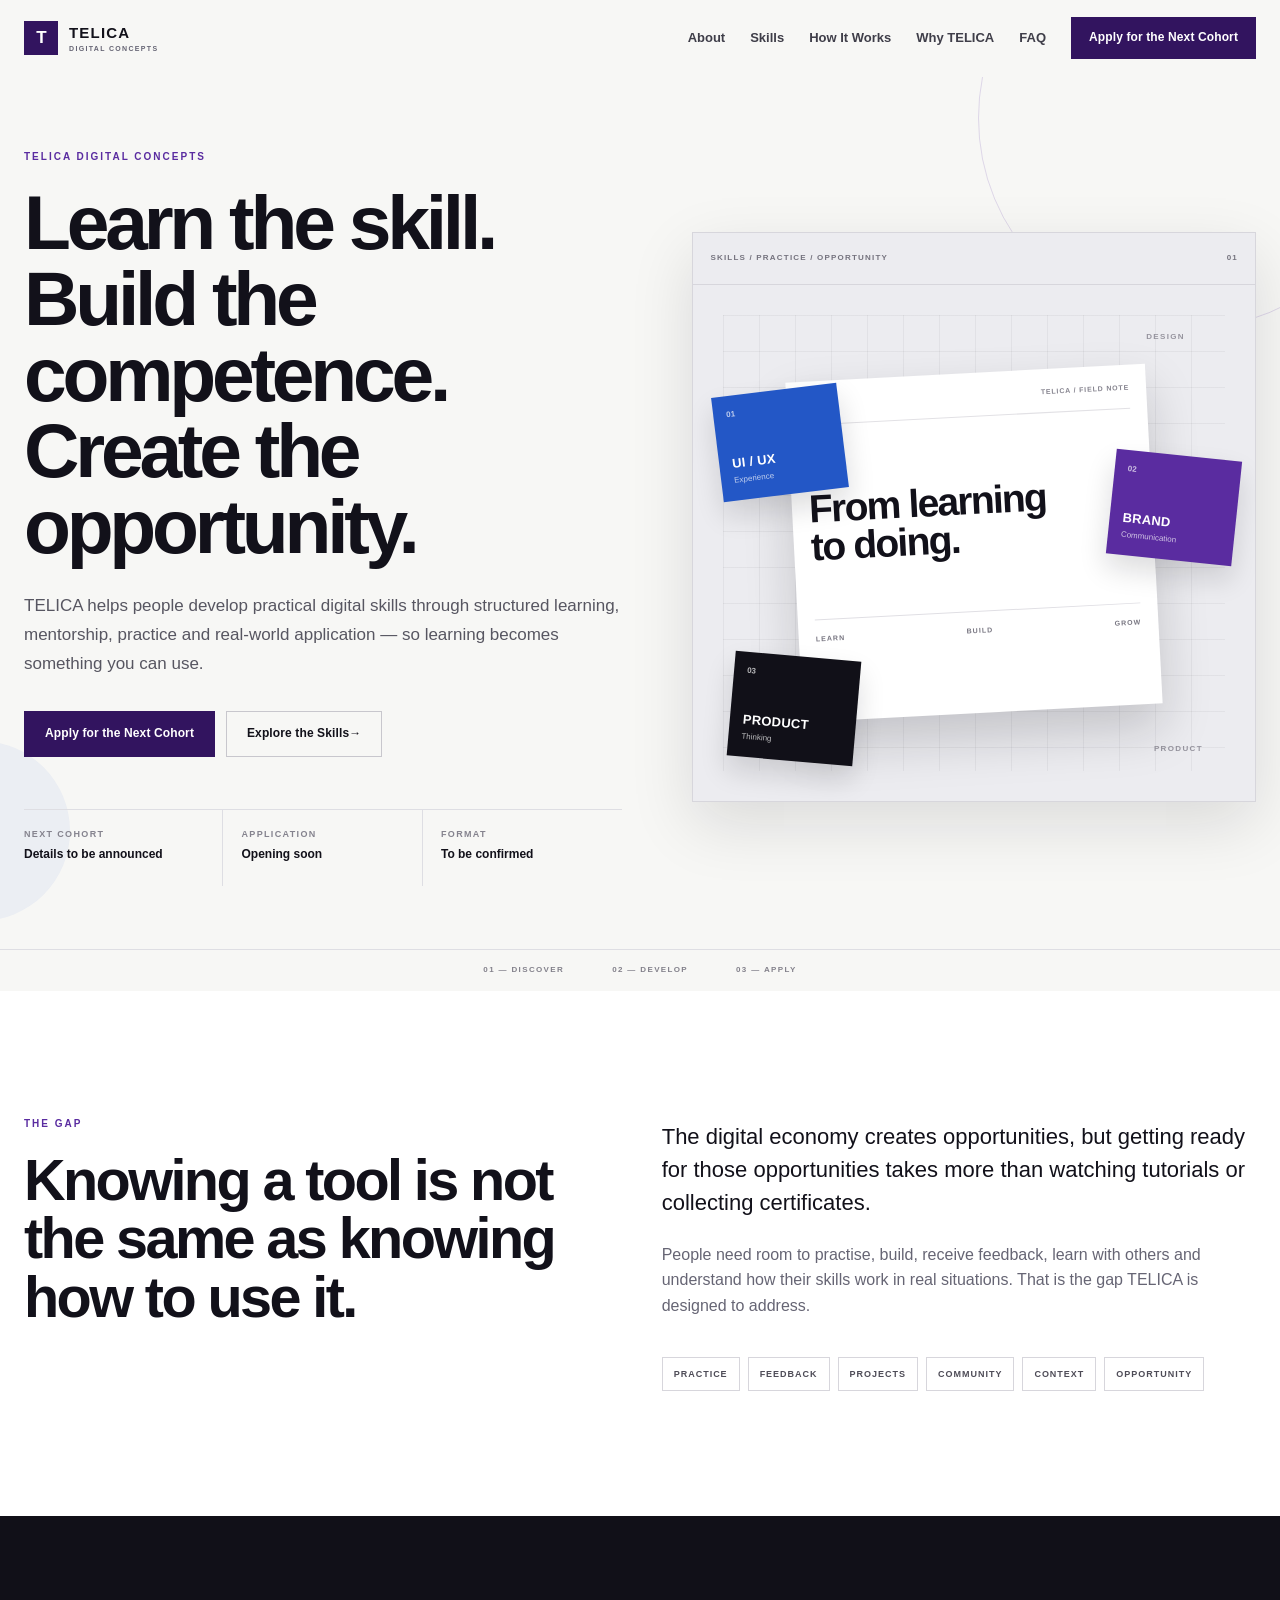
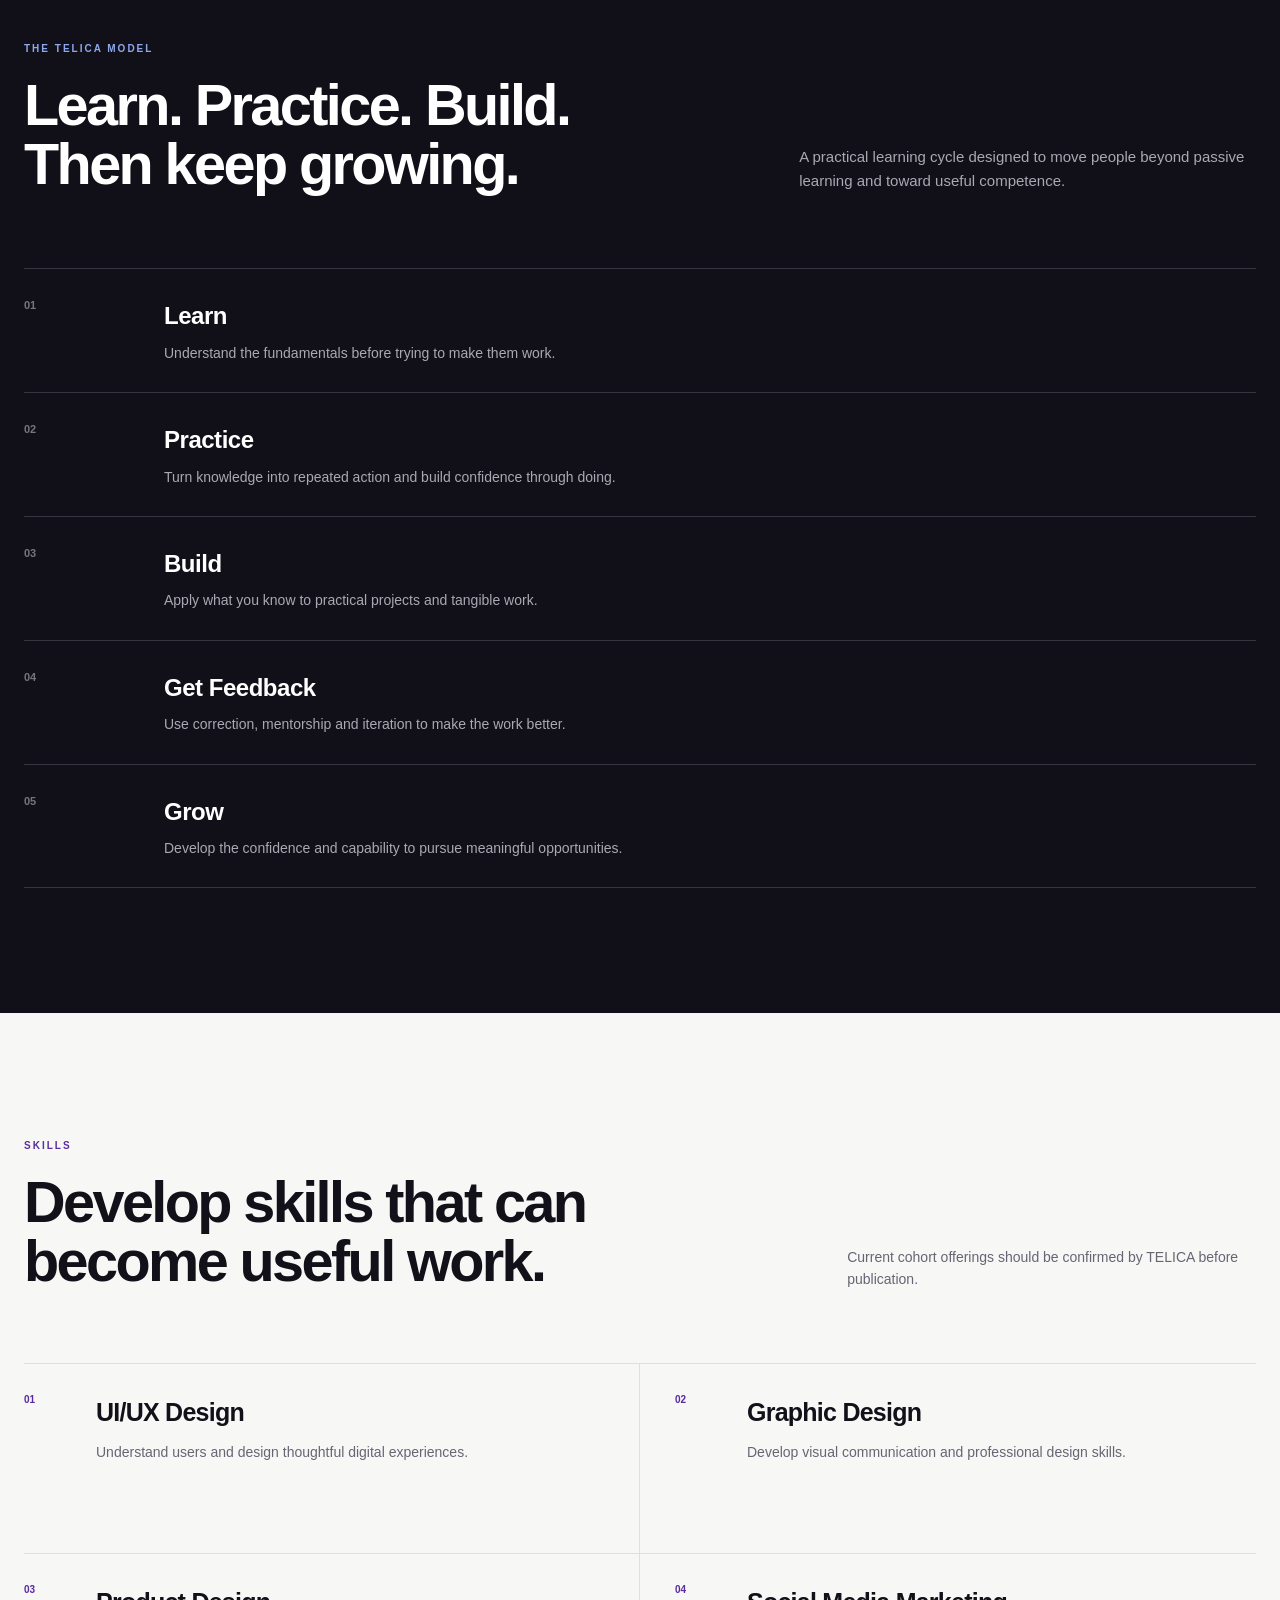
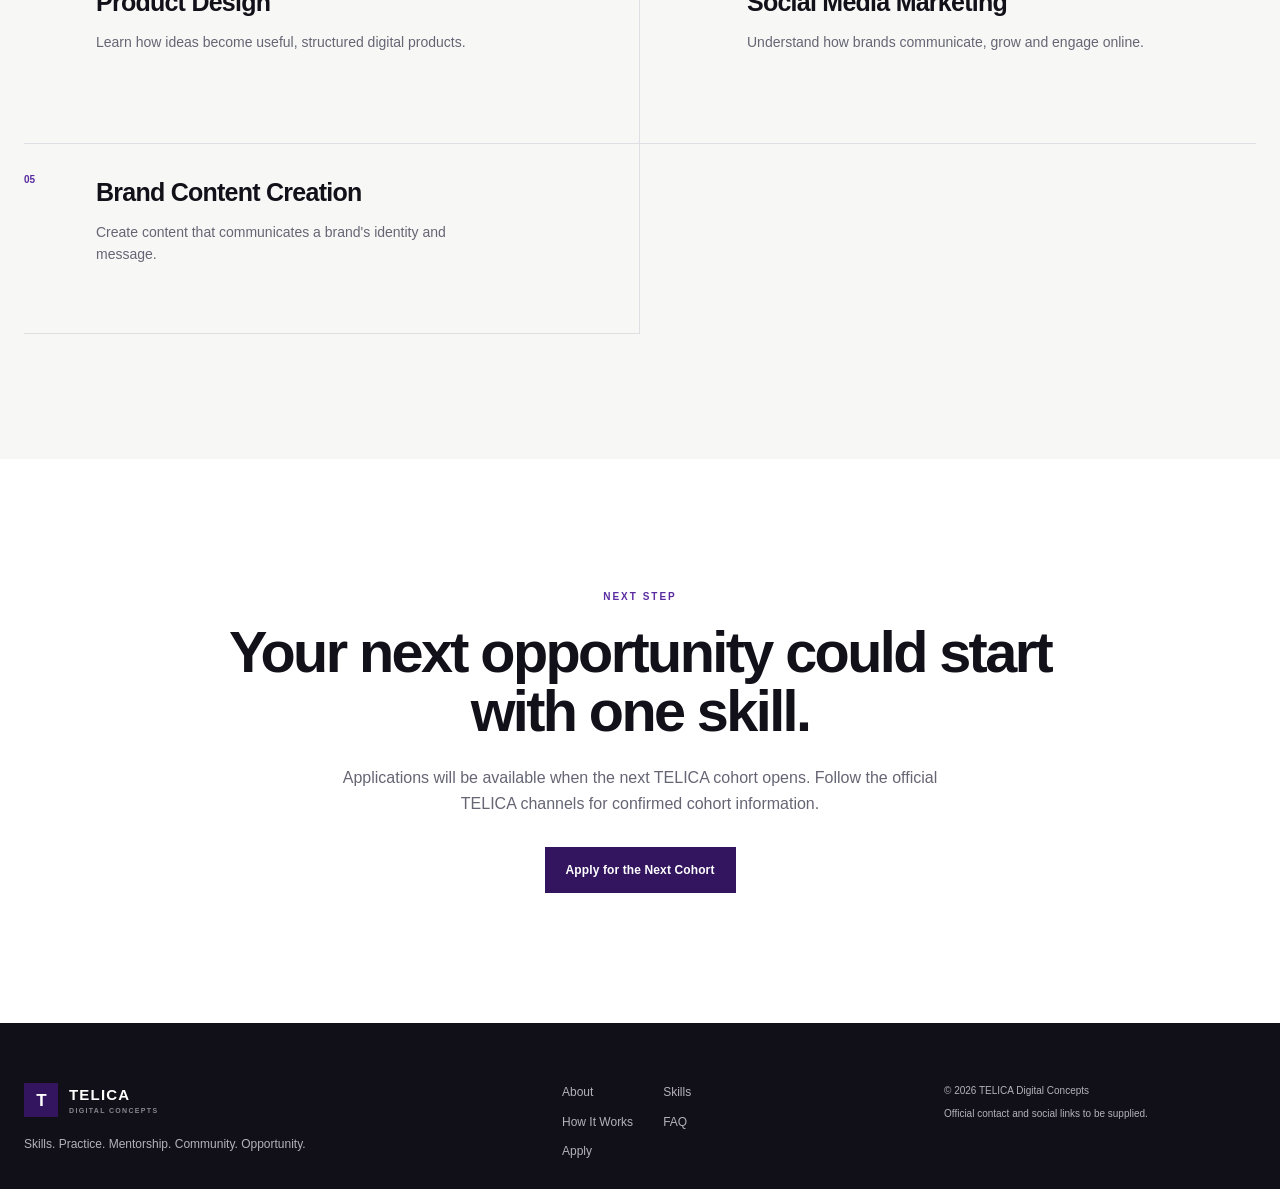
==== tel/index.html @ 58066e08 "Add files via upload" ====
<!DOCTYPE html>
<html lang="en">
<head>
  <meta charset="UTF-8">
  <meta name="viewport" content="width=device-width, initial-scale=1.0">
  <meta name="description" content="TELICA Digital Concepts — practical digital skills, mentorship, practice and opportunity.">
  <meta property="og:title" content="TELICA Digital Concepts — Learn. Build. Grow.">
  <meta property="og:description" content="Develop practical digital skills through structured learning, mentorship and hands-on practice.">
  <meta property="og:type" content="website">
  <title>TELICA Digital Concepts — Learn. Build. Grow.</title>
  <link rel="stylesheet" href="css/styles.css">
</head>
<body>
  <a class="skip-link" href="#main-content">Skip to content</a>

  <header class="site-header" data-header>
    <div class="container nav-wrap">
      <a class="brand" href="#" aria-label="TELICA Digital Concepts home">
        <span class="brand-mark" aria-hidden="true">T</span>
        <span class="brand-name">
          <strong>TELICA</strong>
          <span>DIGITAL CONCEPTS</span>
        </span>
      </a>

      <button class="menu-toggle" type="button" aria-expanded="false" aria-controls="site-menu">
        <span></span>
        <span></span>
        <span></span>
        <span class="sr-only">Open navigation</span>
      </button>

      <nav class="site-nav" id="site-menu" aria-label="Main navigation">
        <a href="#about">About</a>
        <a href="#skills">Skills</a>
        <a href="#approach">How It Works</a>
        <a href="#why-telica">Why TELICA</a>
        <a href="#faq">FAQ</a>
        <a class="nav-cta" href="#apply">Apply for the Next Cohort</a>
      </nav>
    </div>
  </header>

  <main id="main-content">
    <section class="hero" aria-labelledby="hero-title">
      <div class="container hero-grid">
        <div class="hero-copy reveal">
          <p class="eyebrow">TELICA DIGITAL CONCEPTS</p>
          <h1 id="hero-title">Learn the skill. Build the competence. Create the opportunity.</h1>
          <p class="hero-text">
            TELICA helps people develop practical digital skills through structured learning,
            mentorship, practice and real-world application — so learning becomes something you can use.
          </p>

          <div class="hero-actions">
            <a class="button button-primary" href="#apply">Apply for the Next Cohort</a>
            <a class="button button-secondary" href="#skills">Explore the Skills <span aria-hidden="true">→</span></a>
          </div>

          <div class="hero-meta" aria-label="Cohort information">
            <div>
              <span>Next Cohort</span>
              <strong>Details to be announced</strong>
            </div>
            <div>
              <span>Application</span>
              <strong>Opening soon</strong>
            </div>
            <div>
              <span>Format</span>
              <strong>To be confirmed</strong>
            </div>
          </div>
        </div>

        <div class="hero-visual reveal" aria-label="TELICA digital skills visual">
          <div class="visual-topline">
            <span>SKILLS / PRACTICE / OPPORTUNITY</span>
            <span>01</span>
          </div>

          <div class="visual-stage">
            <div class="stage-label stage-label-a">DESIGN</div>
            <div class="stage-label stage-label-b">CONTENT</div>
            <div class="stage-label stage-label-c">PRODUCT</div>

            <div class="central-sheet">
              <div class="sheet-header">
                <span class="sheet-dot"></span>
                <span class="sheet-dot"></span>
                <span class="sheet-dot"></span>
                <span class="sheet-title">TELICA / FIELD NOTE</span>
              </div>
              <div class="sheet-line sheet-line-short"></div>
              <div class="sheet-heading">From learning<br>to doing.</div>
              <div class="sheet-rule"></div>
              <div class="sheet-footer">
                <span>LEARN</span>
                <span>BUILD</span>
                <span>GROW</span>
              </div>
            </div>

            <div class="visual-card visual-card-blue">
              <span class="card-number">01</span>
              <strong>UI / UX</strong>
              <small>Experience</small>
            </div>

            <div class="visual-card visual-card-purple">
              <span class="card-number">02</span>
              <strong>BRAND</strong>
              <small>Communication</small>
            </div>

            <div class="visual-card visual-card-dark">
              <span class="card-number">03</span>
              <strong>PRODUCT</strong>
              <small>Thinking</small>
            </div>
          </div>
        </div>
      </div>

      <div class="hero-bottom-line" aria-hidden="true">
        <span>01 — DISCOVER</span>
        <span>02 — DEVELOP</span>
        <span>03 — APPLY</span>
      </div>
    </section>

    <section class="problem section" id="about" aria-labelledby="problem-title">
      <div class="container problem-grid">
        <div class="section-intro reveal">
          <p class="eyebrow">THE GAP</p>
          <h2 id="problem-title">Knowing a tool is not the same as knowing how to use it.</h2>
        </div>

        <div class="problem-content reveal">
          <p class="lead">
            The digital economy creates opportunities, but getting ready for those opportunities
            takes more than watching tutorials or collecting certificates.
          </p>
          <p>
            People need room to practise, build, receive feedback, learn with others and understand
            how their skills work in real situations. That is the gap TELICA is designed to address.
          </p>

          <div class="principles">
            <span>Practice</span>
            <span>Feedback</span>
            <span>Projects</span>
            <span>Community</span>
            <span>Context</span>
            <span>Opportunity</span>
          </div>
        </div>
      </div>
    </section>

    <section class="approach section section-dark" id="approach" aria-labelledby="approach-title">
      <div class="container">
        <div class="approach-heading reveal">
          <div>
            <p class="eyebrow eyebrow-light">THE TELICA MODEL</p>
            <h2 id="approach-title">Learn. Practice. Build.<br>Then keep growing.</h2>
          </div>
          <p>
            A practical learning cycle designed to move people beyond passive learning
            and toward useful competence.
          </p>
        </div>

        <div class="approach-list">
          <article class="approach-item reveal">
            <span>01</span>
            <div>
              <h3>Learn</h3>
              <p>Understand the fundamentals before trying to make them work.</p>
            </div>
          </article>
          <article class="approach-item reveal">
            <span>02</span>
            <div>
              <h3>Practice</h3>
              <p>Turn knowledge into repeated action and build confidence through doing.</p>
            </div>
          </article>
          <article class="approach-item reveal">
            <span>03</span>
            <div>
              <h3>Build</h3>
              <p>Apply what you know to practical projects and tangible work.</p>
            </div>
          </article>
          <article class="approach-item reveal">
            <span>04</span>
            <div>
              <h3>Get Feedback</h3>
              <p>Use correction, mentorship and iteration to make the work better.</p>
            </div>
          </article>
          <article class="approach-item reveal">
            <span>05</span>
            <div>
              <h3>Grow</h3>
              <p>Develop the confidence and capability to pursue meaningful opportunities.</p>
            </div>
          </article>
        </div>
      </div>
    </section>

    <section class="skills-preview section" id="skills" aria-labelledby="skills-title">
      <div class="container">
        <div class="section-heading reveal">
          <div>
            <p class="eyebrow">SKILLS</p>
            <h2 id="skills-title">Develop skills that can become useful work.</h2>
          </div>
          <p>Current cohort offerings should be confirmed by TELICA before publication.</p>
        </div>

        <div class="skills-grid">
          <article class="skill-item reveal">
            <span class="skill-index">01</span>
            <div>
              <h3>UI/UX Design</h3>
              <p>Understand users and design thoughtful digital experiences.</p>
            </div>
          </article>
          <article class="skill-item reveal">
            <span class="skill-index">02</span>
            <div>
              <h3>Graphic Design</h3>
              <p>Develop visual communication and professional design skills.</p>
            </div>
          </article>
          <article class="skill-item reveal">
            <span class="skill-index">03</span>
            <div>
              <h3>Product Design</h3>
              <p>Learn how ideas become useful, structured digital products.</p>
            </div>
          </article>
          <article class="skill-item reveal">
            <span class="skill-index">04</span>
            <div>
              <h3>Social Media Marketing</h3>
              <p>Understand how brands communicate, grow and engage online.</p>
            </div>
          </article>
          <article class="skill-item reveal">
            <span class="skill-index">05</span>
            <div>
              <h3>Brand Content Creation</h3>
              <p>Create content that communicates a brand's identity and message.</p>
            </div>
          </article>
        </div>
      </div>
    </section>

    <section class="closing-cta section" id="apply" aria-labelledby="apply-title">
      <div class="container closing-inner reveal">
        <p class="eyebrow">NEXT STEP</p>
        <h2 id="apply-title">Your next opportunity could start with one skill.</h2>
        <p>
          Applications will be available when the next TELICA cohort opens.
          Follow the official TELICA channels for confirmed cohort information.
        </p>
        <a class="button button-primary" href="#top">Apply for the Next Cohort</a>
      </div>
    </section>
  </main>

  <footer class="site-footer">
    <div class="container footer-grid">
      <div>
        <a class="brand brand-footer" href="#" aria-label="TELICA Digital Concepts home">
          <span class="brand-mark" aria-hidden="true">T</span>
          <span class="brand-name">
            <strong>TELICA</strong>
            <span>DIGITAL CONCEPTS</span>
          </span>
        </a>
        <p>Skills. Practice. Mentorship. Community. Opportunity.</p>
      </div>
      <div class="footer-links">
        <a href="#about">About</a>
        <a href="#skills">Skills</a>
        <a href="#approach">How It Works</a>
        <a href="#faq">FAQ</a>
        <a href="#apply">Apply</a>
      </div>
      <div class="footer-note">
        <span>© <span data-year></span> TELICA Digital Concepts</span>
        <span>Official contact and social links to be supplied.</span>
      </div>
    </div>
  </footer>

  <script src="js/script.js"></script>
</body>
</html>
---- tel/css/styles.css ----
/* =========================================================
   TELICA DIGITAL CONCEPTS
   Phase 1 — Foundation / Landing Experience
   ========================================================= */

:root {
  --ink: #12111a;
  --muted: #666574;
  --paper: #f7f7f5;
  --white: #ffffff;
  --purple: #5a2ca0;
  --purple-deep: #32145f;
  --blue: #2357c6;
  --line: #dedee3;
  --dark: #111018;
  --dark-soft: #191820;
  --max-width: 1240px;
  --radius: 2px;
  --shadow: 0 22px 60px rgba(17, 16, 24, 0.12);
}

* {
  box-sizing: border-box;
}

html {
  scroll-behavior: smooth;
}

body {
  margin: 0;
  color: var(--ink);
  background: var(--paper);
  font-family: Inter, ui-sans-serif, -apple-system, BlinkMacSystemFont, "Segoe UI", sans-serif;
  line-height: 1.6;
  -webkit-font-smoothing: antialiased;
}

body.menu-open {
  overflow: hidden;
}

a {
  color: inherit;
  text-decoration: none;
}

button,
a {
  -webkit-tap-highlight-color: transparent;
}

button {
  font: inherit;
}

img {
  max-width: 100%;
  display: block;
}

.container {
  width: min(calc(100% - 48px), var(--max-width));
  margin-inline: auto;
}

.sr-only {
  position: absolute;
  width: 1px;
  height: 1px;
  padding: 0;
  margin: -1px;
  overflow: hidden;
  clip: rect(0, 0, 0, 0);
  white-space: nowrap;
  border: 0;
}

.skip-link {
  position: fixed;
  left: 16px;
  top: -100px;
  z-index: 1000;
  padding: 10px 14px;
  background: var(--white);
  color: var(--ink);
  border: 1px solid var(--line);
}

.skip-link:focus {
  top: 16px;
}

.site-header {
  position: sticky;
  top: 0;
  z-index: 100;
  background: rgba(247, 247, 245, 0.94);
  border-bottom: 1px solid transparent;
  transition: border-color 180ms ease, box-shadow 180ms ease;
}

.site-header.is-scrolled {
  border-bottom-color: var(--line);
  box-shadow: 0 8px 30px rgba(18, 17, 26, 0.05);
}

.nav-wrap {
  min-height: 76px;
  display: flex;
  align-items: center;
  justify-content: space-between;
  gap: 32px;
}

.brand {
  display: inline-flex;
  align-items: center;
  gap: 11px;
  flex-shrink: 0;
}

.brand-mark {
  width: 34px;
  height: 34px;
  display: grid;
  place-items: center;
  color: var(--white);
  background: var(--purple-deep);
  font-size: 17px;
  font-weight: 800;
  letter-spacing: -0.06em;
}

.brand-name {
  display: flex;
  flex-direction: column;
  line-height: 1;
}

.brand-name strong {
  font-size: 15px;
  letter-spacing: 0.08em;
}

.brand-name span {
  margin-top: 5px;
  color: var(--muted);
  font-size: 7px;
  font-weight: 700;
  letter-spacing: 0.19em;
}

.site-nav {
  display: flex;
  align-items: center;
  gap: 25px;
  font-size: 13px;
  font-weight: 600;
}

.site-nav a:not(.nav-cta) {
  position: relative;
  color: #3f3e49;
}

.site-nav a:not(.nav-cta)::after {
  content: "";
  position: absolute;
  left: 0;
  right: 0;
  bottom: -6px;
  height: 1px;
  background: var(--ink);
  transform: scaleX(0);
  transform-origin: right;
  transition: transform 180ms ease;
}

.site-nav a:not(.nav-cta):hover::after,
.site-nav a:not(.nav-cta):focus-visible::after {
  transform: scaleX(1);
  transform-origin: left;
}

.nav-cta,
.button {
  display: inline-flex;
  align-items: center;
  justify-content: center;
  min-height: 46px;
  padding: 0 20px;
  border: 1px solid transparent;
  font-size: 12px;
  font-weight: 800;
  letter-spacing: 0.01em;
  transition: transform 180ms ease, background 180ms ease, color 180ms ease, border-color 180ms ease;
}

.nav-cta {
  min-height: 42px;
  padding-inline: 17px;
  color: var(--white);
  background: var(--purple-deep);
}

.nav-cta:hover,
.button:hover {
  transform: translateY(-2px);
}

.button-primary {
  color: var(--white);
  background: var(--purple-deep);
}

.button-primary:hover {
  background: #241044;
}

.button-secondary {
  color: var(--ink);
  border-color: #c8c7cd;
  background: transparent;
}

.button-secondary:hover {
  border-color: var(--ink);
}

.menu-toggle {
  display: none;
  width: 42px;
  height: 42px;
  padding: 9px;
  border: 1px solid var(--line);
  background: var(--white);
  cursor: pointer;
}

.menu-toggle span:not(.sr-only) {
  display: block;
  height: 1px;
  margin: 5px 0;
  background: var(--ink);
  transition: transform 180ms ease, opacity 180ms ease;
}

.hero {
  position: relative;
  min-height: calc(100vh - 76px);
  display: flex;
  align-items: center;
  overflow: hidden;
  background: var(--paper);
}

.hero::before {
  content: "";
  position: absolute;
  width: 420px;
  height: 420px;
  top: -170px;
  right: -120px;
  border: 1px solid rgba(90, 44, 160, 0.16);
  border-radius: 50%;
}

.hero::after {
  content: "";
  position: absolute;
  width: 180px;
  height: 180px;
  left: -110px;
  bottom: 70px;
  background: rgba(35, 87, 198, 0.06);
  border-radius: 50%;
}

.hero-grid {
  position: relative;
  z-index: 1;
  display: grid;
  grid-template-columns: minmax(0, 1.03fr) minmax(460px, 0.97fr);
  gap: 70px;
  align-items: center;
  padding-block: 72px 105px;
}

.eyebrow {
  margin: 0 0 19px;
  color: var(--purple);
  font-size: 10px;
  font-weight: 900;
  letter-spacing: 0.2em;
}

.hero h1 {
  max-width: 750px;
  margin: 0;
  font-size: clamp(48px, 6vw, 82px);
  line-height: 0.99;
  letter-spacing: -0.055em;
  font-weight: 760;
}

.hero-text {
  max-width: 620px;
  margin: 28px 0 0;
  color: #575661;
  font-size: 17px;
  line-height: 1.7;
}

.hero-actions {
  display: flex;
  flex-wrap: wrap;
  gap: 11px;
  margin-top: 32px;
}

.hero-meta {
  display: grid;
  grid-template-columns: repeat(3, 1fr);
  max-width: 680px;
  margin-top: 52px;
  border-top: 1px solid var(--line);
}

.hero-meta div {
  min-height: 76px;
  padding: 17px 18px 0 0;
  border-right: 1px solid var(--line);
}

.hero-meta div:not(:first-child) {
  padding-left: 18px;
}

.hero-meta div:last-child {
  border-right: 0;
}

.hero-meta span,
.hero-meta strong {
  display: block;
}

.hero-meta span {
  margin-bottom: 5px;
  color: #85838e;
  font-size: 9px;
  font-weight: 800;
  letter-spacing: 0.15em;
  text-transform: uppercase;
}

.hero-meta strong {
  font-size: 12px;
  line-height: 1.4;
}

.hero-visual {
  position: relative;
  min-height: 570px;
  background: #ececf0;
  border: 1px solid #d7d6dc;
  box-shadow: var(--shadow);
}

.visual-topline {
  height: 52px;
  display: flex;
  justify-content: space-between;
  align-items: center;
  padding: 0 17px;
  border-bottom: 1px solid #d7d6dc;
  color: #74727d;
  font-size: 8px;
  font-weight: 800;
  letter-spacing: 0.15em;
}

.visual-stage {
  position: absolute;
  inset: 52px 0 0;
  overflow: hidden;
}

.visual-stage::before {
  content: "";
  position: absolute;
  inset: 30px;
  background-image:
    linear-gradient(rgba(40, 38, 49, 0.055) 1px, transparent 1px),
    linear-gradient(90deg, rgba(40, 38, 49, 0.055) 1px, transparent 1px);
  background-size: 36px 36px;
}

.central-sheet {
  position: absolute;
  z-index: 3;
  left: 50%;
  top: 50%;
  width: min(70%, 360px);
  min-height: 340px;
  padding: 17px;
  transform: translate(-50%, -50%) rotate(-3deg);
  background: var(--white);
  box-shadow: 0 24px 50px rgba(17, 16, 24, 0.18);
}

.sheet-header {
  display: flex;
  align-items: center;
  gap: 5px;
  padding-bottom: 15px;
  border-bottom: 1px solid #e2e1e5;
}

.sheet-dot {
  width: 5px;
  height: 5px;
  border-radius: 50%;
  background: #aaa8b0;
}

.sheet-title {
  margin-left: auto;
  color: #85838e;
  font-size: 7px;
  font-weight: 800;
  letter-spacing: 0.12em;
}

.sheet-line {
  width: 34px;
  height: 2px;
  margin-top: 50px;
  background: var(--blue);
}

.sheet-heading {
  margin-top: 13px;
  color: var(--ink);
  font-size: 39px;
  line-height: 0.98;
  letter-spacing: -0.045em;
  font-weight: 760;
}

.sheet-rule {
  width: 100%;
  height: 1px;
  margin-top: 52px;
  background: #e0dfe4;
}

.sheet-footer {
  display: flex;
  justify-content: space-between;
  margin-top: 13px;
  color: #777580;
  font-size: 7px;
  font-weight: 900;
  letter-spacing: 0.15em;
}

.visual-card {
  position: absolute;
  z-index: 4;
  display: flex;
  flex-direction: column;
  width: 126px;
  min-height: 105px;
  padding: 13px;
  box-shadow: 0 14px 28px rgba(17, 16, 24, 0.14);
}

.visual-card .card-number {
  font-size: 8px;
  font-weight: 800;
  opacity: 0.7;
}

.visual-card strong {
  margin-top: auto;
  font-size: 13px;
  letter-spacing: 0.02em;
}

.visual-card small {
  font-size: 8px;
  opacity: 0.72;
}

.visual-card-blue {
  top: 105px;
  left: 24px;
  color: var(--white);
  background: var(--blue);
  transform: rotate(-7deg);
}

.visual-card-purple {
  right: 18px;
  top: 170px;
  color: var(--white);
  background: var(--purple);
  transform: rotate(6deg);
}

.visual-card-dark {
  bottom: 40px;
  left: 38px;
  color: var(--white);
  background: var(--dark);
  transform: rotate(5deg);
}

.stage-label {
  position: absolute;
  z-index: 2;
  color: #96949e;
  font-size: 8px;
  font-weight: 900;
  letter-spacing: 0.17em;
}

.stage-label-a {
  top: 46px;
  right: 70px;
}

.stage-label-b {
  left: 74px;
  bottom: 80px;
}

.stage-label-c {
  right: 52px;
  bottom: 46px;
}

.hero-bottom-line {
  position: absolute;
  z-index: 2;
  left: 0;
  right: 0;
  bottom: 0;
  display: flex;
  justify-content: center;
  gap: 48px;
  padding: 14px 24px;
  border-top: 1px solid var(--line);
  color: #83818b;
  font-size: 8px;
  font-weight: 900;
  letter-spacing: 0.17em;
}

.section {
  padding-block: 125px;
}

.problem {
  background: var(--white);
}

.problem-grid {
  display: grid;
  grid-template-columns: 0.95fr 1.05fr;
  gap: 100px;
}

.section-intro h2,
.section-heading h2,
.approach-heading h2,
.closing-inner h2 {
  margin: 0;
  font-size: clamp(38px, 4.5vw, 62px);
  line-height: 1.02;
  letter-spacing: -0.045em;
  font-weight: 750;
}

.problem-content {
  padding-top: 4px;
}

.problem-content p {
  max-width: 680px;
  margin: 0 0 23px;
  color: var(--muted);
  font-size: 16px;
}

.problem-content .lead {
  color: var(--ink);
  font-size: 22px;
  line-height: 1.5;
}

.principles {
  display: flex;
  flex-wrap: wrap;
  gap: 8px;
  margin-top: 38px;
}

.principles span {
  padding: 9px 11px;
  border: 1px solid #d7d6dc;
  color: #4e4c57;
  font-size: 9px;
  font-weight: 850;
  letter-spacing: 0.11em;
  text-transform: uppercase;
}

.section-dark {
  color: var(--white);
  background: var(--dark);
}

.approach-heading {
  display: grid;
  grid-template-columns: 1.2fr 0.8fr;
  gap: 90px;
  align-items: end;
}

.eyebrow-light {
  color: #8ea8ef;
}

.approach-heading > p {
  margin: 0;
  color: #aaa8b2;
  font-size: 15px;
}

.approach-list {
  margin-top: 75px;
  border-top: 1px solid #37353f;
}

.approach-item {
  display: grid;
  grid-template-columns: 100px 1fr;
  gap: 40px;
  padding: 28px 0;
  border-bottom: 1px solid #37353f;
}

.approach-item > span {
  color: #77747f;
  font-size: 11px;
  font-weight: 800;
}

.approach-item h3 {
  margin: 0;
  font-size: 24px;
  letter-spacing: -0.02em;
}

.approach-item p {
  max-width: 580px;
  margin: 6px 0 0;
  color: #aaa8b2;
  font-size: 14px;
}

.skills-preview {
  background: var(--paper);
}

.section-heading {
  display: grid;
  grid-template-columns: 1fr 0.55fr;
  gap: 80px;
  align-items: end;
}

.section-heading > p {
  margin: 0;
  color: var(--muted);
  font-size: 14px;
}

.skills-grid {
  display: grid;
  grid-template-columns: repeat(2, 1fr);
  margin-top: 72px;
  border-top: 1px solid var(--line);
}

.skill-item {
  display: grid;
  grid-template-columns: 50px 1fr;
  gap: 22px;
  min-height: 190px;
  padding: 28px 35px 28px 0;
  border-bottom: 1px solid var(--line);
}

.skill-item:nth-child(odd) {
  border-right: 1px solid var(--line);
}

.skill-item:nth-child(even) {
  padding-left: 35px;
}

.skill-index {
  color: var(--purple);
  font-size: 10px;
  font-weight: 900;
}

.skill-item h3 {
  margin: 0;
  font-size: 25px;
  letter-spacing: -0.03em;
}

.skill-item p {
  max-width: 410px;
  margin: 9px 0 0;
  color: var(--muted);
  font-size: 14px;
}

.closing-cta {
  padding-block: 130px;
  background: var(--white);
}

.closing-inner {
  max-width: 940px;
  text-align: center;
}

.closing-inner .eyebrow {
  margin-bottom: 18px;
}

.closing-inner h2 {
  max-width: 850px;
  margin-inline: auto;
}

.closing-inner p:not(.eyebrow) {
  max-width: 620px;
  margin: 25px auto 31px;
  color: var(--muted);
  font-size: 16px;
}

.site-footer {
  padding-block: 60px 28px;
  color: #b4b1bb;
  background: var(--dark);
}

.footer-grid {
  display: grid;
  grid-template-columns: 1.2fr 0.8fr 0.8fr;
  gap: 70px;
}

.brand-footer {
  color: var(--white);
}

.brand-footer .brand-name span {
  color: #88858f;
}

.site-footer p {
  max-width: 340px;
  margin: 18px 0 0;
  font-size: 12px;
}

.footer-links {
  display: grid;
  grid-template-columns: repeat(2, max-content);
  gap: 10px 30px;
  align-content: start;
  font-size: 12px;
}

.footer-links a:hover {
  color: var(--white);
}

.footer-note {
  display: flex;
  flex-direction: column;
  gap: 8px;
  align-content: start;
  font-size: 10px;
  line-height: 1.5;
}

.reveal {
  opacity: 0;
  transform: translateY(18px);
  transition: opacity 600ms ease, transform 600ms ease;
}

.reveal.is-visible {
  opacity: 1;
  transform: translateY(0);
}

:focus-visible {
  outline: 2px solid var(--blue);
  outline-offset: 4px;
}

@media (max-width: 1050px) {
  .site-nav {
    gap: 16px;
  }

  .hero-grid {
    grid-template-columns: 1fr;
    gap: 60px;
  }

  .hero-visual {
    max-width: 720px;
  }

  .problem-grid,
  .approach-heading,
  .section-heading {
    gap: 55px;
  }
}

@media (max-width: 800px) {
  .container {
    width: min(calc(100% - 32px), var(--max-width));
  }

  .nav-wrap {
    min-height: 68px;
  }

  .menu-toggle {
    display: block;
    position: relative;
    z-index: 101;
  }

  .site-nav {
    position: fixed;
    inset: 68px 0 0;
    z-index: 100;
    display: flex;
    flex-direction: column;
    align-items: stretch;
    gap: 0;
    padding: 18px 16px 24px;
    background: var(--paper);
    border-top: 1px solid var(--line);
    transform: translateX(100%);
    transition: transform 220ms ease;
  }

  .site-nav.is-open {
    transform: translateX(0);
  }

  .site-nav a {
    padding: 17px 4px;
    border-bottom: 1px solid var(--line);
  }

  .site-nav .nav-cta {
    margin-top: 18px;
    justify-content: center;
    border-bottom: 0;
  }

  .hero {
    min-height: auto;
  }

  .hero-grid {
    padding-block: 55px 90px;
  }

  .hero h1 {
    font-size: clamp(45px, 12vw, 70px);
  }

  .hero-text {
    font-size: 16px;
  }

  .hero-visual {
    min-height: 500px;
  }

  .problem-grid,
  .approach-heading,
  .section-heading {
    grid-template-columns: 1fr;
    gap: 35px;
  }

  .section {
    padding-block: 90px;
  }

  .approach-list {
    margin-top: 50px;
  }

  .skills-grid {
    grid-template-columns: 1fr;
    margin-top: 50px;
  }

  .skill-item,
  .skill-item:nth-child(even) {
    padding: 25px 0;
    border-right: 0;
  }

  .footer-grid {
    grid-template-columns: 1fr 1fr;
    gap: 45px;
  }

  .footer-note {
    grid-column: 1 / -1;
  }
}

@media (max-width: 520px) {
  .brand-name strong {
    font-size: 13px;
  }

  .brand-name span {
    font-size: 6px;
  }

  .hero-actions {
    flex-direction: column;
    align-items: stretch;
  }

  .button {
    width: 100%;
  }

  .hero-meta {
    grid-template-columns: 1fr;
  }

  .hero-meta div,
  .hero-meta div:not(:first-child) {
    padding: 12px 0;
    border-right: 0;
    border-bottom: 1px solid var(--line);
  }

  .hero-meta div:last-child {
    border-bottom: 0;
  }

  .hero-visual {
    min-height: 430px;
  }

  .central-sheet {
    width: 72%;
    min-height: 280px;
  }

  .sheet-heading {
    font-size: 30px;
  }

  .visual-card {
    width: 104px;
    min-height: 90px;
  }

  .visual-card-blue {
    left: 12px;
  }

  .visual-card-purple {
    right: 8px;
  }

  .visual-card-dark {
    left: 18px;
    bottom: 22px;
  }

  .hero-bottom-line {
    justify-content: space-between;
    gap: 10px;
    padding-inline: 16px;
    font-size: 7px;
  }

  .approach-item {
    grid-template-columns: 38px 1fr;
    gap: 14px;
  }

  .footer-grid {
    grid-template-columns: 1fr;
    gap: 30px;
  }
}

@media (prefers-reduced-motion: reduce) {
  html {
    scroll-behavior: auto;
  }

  *,
  *::before,
  *::after {
    transition-duration: 0.01ms !important;
    animation-duration: 0.01ms !important;
    animation-iteration-count: 1 !important;
  }

  .reveal {
    opacity: 1;
    transform: none;
  }
}
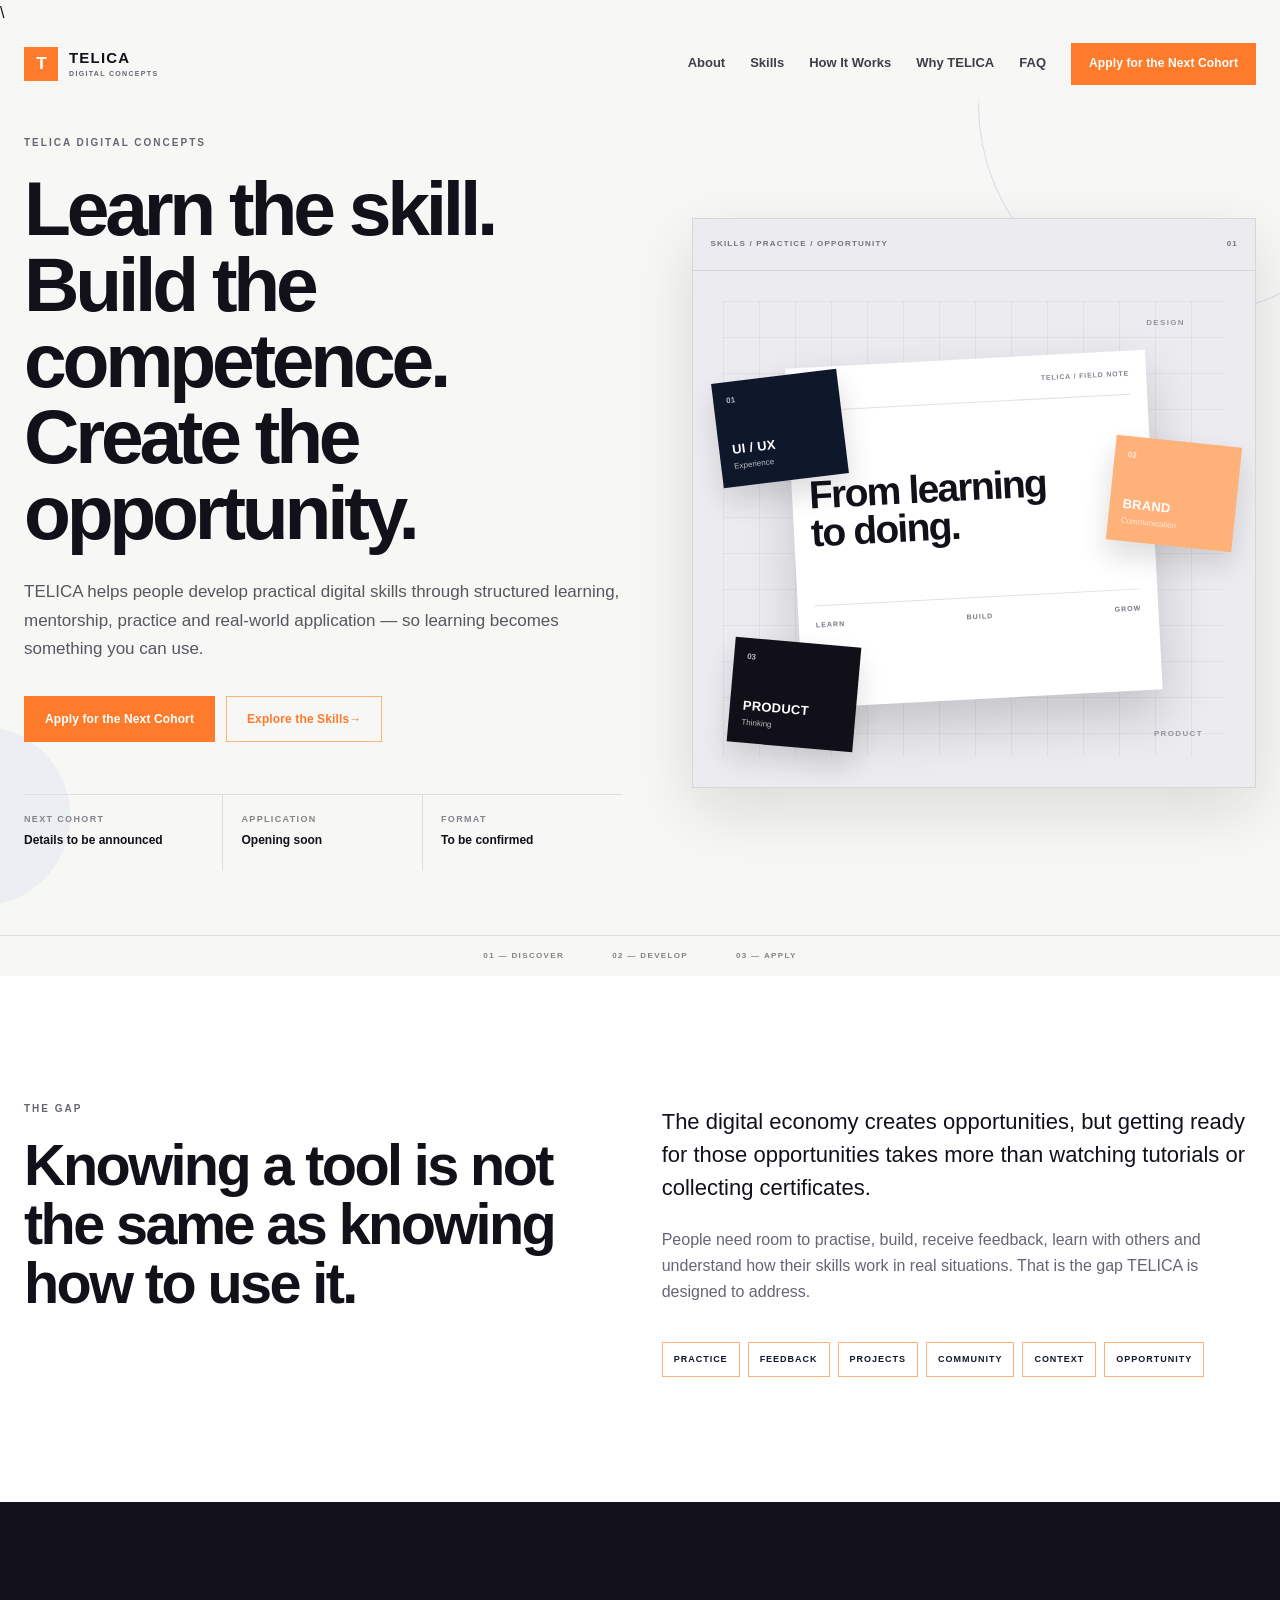
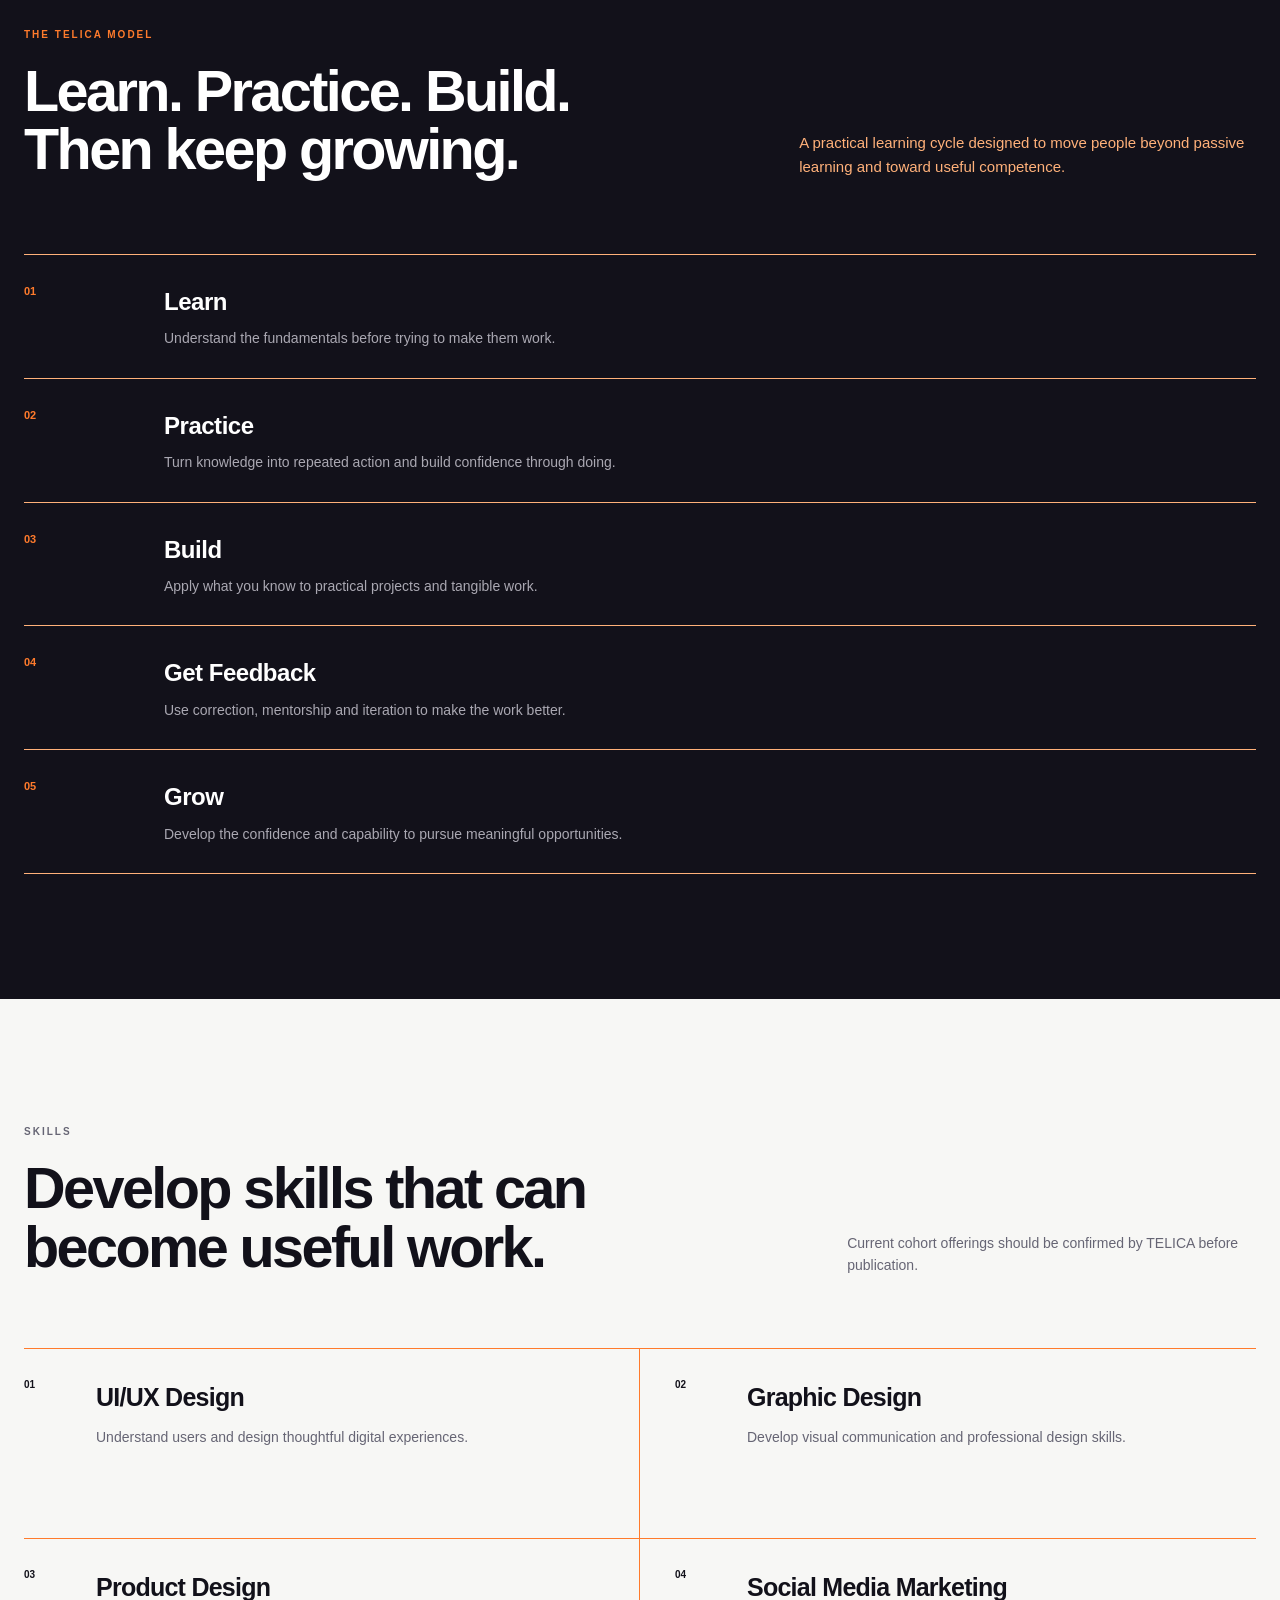
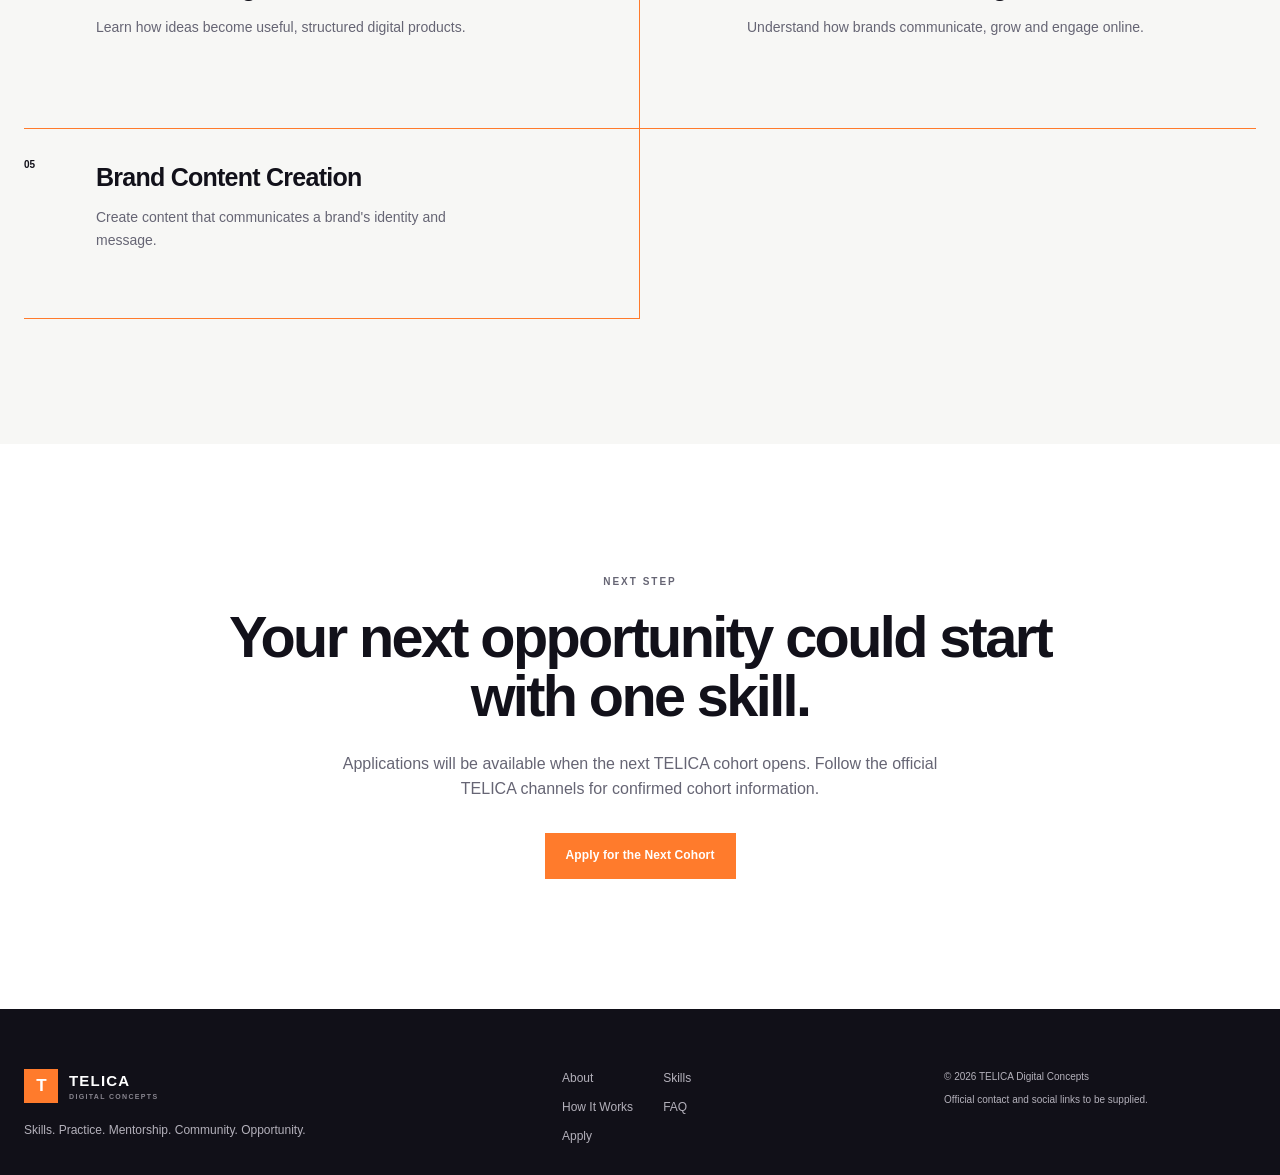
==== commit 0f0448ed: "Add files via upload" ====
--- a/tel/index.html
+++ b/tel/index.html
@@ -7,7 +7,9 @@
   <meta property="og:title" content="TELICA Digital Concepts — Learn. Build. Grow.">
   <meta property="og:description" content="Develop practical digital skills through structured learning, mentorship and hands-on practice.">
   <meta property="og:type" content="website">
-  <title>TELICA Digital Concepts — Learn. Build. Grow.</title>
+  <title>TELICA Digital Concepts — Learn. Build. Grow.</title>\
+   <!-- <link rel="favicon" type="image/png" href="TELICA 1-2.png"> -->
+   <link rel="shortcut icon" href="/TELICA.png" type="image/png">
   <link rel="stylesheet" href="css/styles.css">
 </head>
 <body>
@@ -36,7 +38,7 @@
         <a href="#approach">How It Works</a>
         <a href="#why-telica">Why TELICA</a>
         <a href="#faq">FAQ</a>
-        <a class="nav-cta" href="#apply">Apply for the Next Cohort</a>
+        <a class="nav-cta" href="/tr/index.html">Apply for the Next Cohort</a>
       </nav>
     </div>
   </header>
@@ -269,7 +271,7 @@
           Applications will be available when the next TELICA cohort opens.
           Follow the official TELICA channels for confirmed cohort information.
         </p>
-        <a class="button button-primary" href="#top">Apply for the Next Cohort</a>
+        <a class="button button-primary" href="/tr/index.html">Apply for the Next Cohort</a>
       </div>
     </section>
   </main>
@@ -291,7 +293,7 @@
         <a href="#skills">Skills</a>
         <a href="#approach">How It Works</a>
         <a href="#faq">FAQ</a>
-        <a href="#apply">Apply</a>
+        <a href="/tr/index.html">Apply</a>
       </div>
       <div class="footer-note">
         <span>© <span data-year></span> TELICA Digital Concepts</span>
--- a/tel/css/styles.css
+++ b/tel/css/styles.css
@@ -8,9 +8,9 @@
   --muted: #666574;
   --paper: #f7f7f5;
   --white: #ffffff;
-  --purple: #5a2ca0;
-  --purple-deep: #32145f;
-  --blue: #2357c6;
+  --purple: #ffb17a;
+  --purple-deep: #ff7b2c;
+  --blue: #0f172a;
   --line: #dedee3;
   --dark: #111018;
   --dark-soft: #191820;
@@ -31,7 +31,13 @@
   margin: 0;
   color: var(--ink);
   background: var(--paper);
-  font-family: Inter, ui-sans-serif, -apple-system, BlinkMacSystemFont, "Segoe UI", sans-serif;
+  font-family:
+    Inter,
+    ui-sans-serif,
+    -apple-system,
+    BlinkMacSystemFont,
+    "Segoe UI",
+    sans-serif;
   line-height: 1.6;
   -webkit-font-smoothing: antialiased;
 }
@@ -97,7 +103,10 @@
   z-index: 100;
   background: rgba(247, 247, 245, 0.94);
   border-bottom: 1px solid transparent;
-  transition: border-color 180ms ease, box-shadow 180ms ease;
+  transition:
+    border-color 180ms ease,
+    box-shadow 180ms ease;
+  /* max-height: ; */
 }
 
 .site-header.is-scrolled {
@@ -194,7 +203,11 @@
   font-size: 12px;
   font-weight: 800;
   letter-spacing: 0.01em;
-  transition: transform 180ms ease, background 180ms ease, color 180ms ease, border-color 180ms ease;
+  transition:
+    transform 180ms ease,
+    background 180ms ease,
+    color 180ms ease,
+    border-color 180ms ease;
 }
 
 .nav-cta {
@@ -215,17 +228,17 @@
 }
 
 .button-primary:hover {
-  background: #241044;
+  background: #ff7b2c;
 }
 
 .button-secondary {
-  color: var(--ink);
-  border-color: #c8c7cd;
+  color: var(--purple-deep);
+  border-color: var(--purple);
   background: transparent;
 }
 
 .button-secondary:hover {
-  border-color: var(--ink);
+  border-color: var(--purple-deep);
 }
 
 .menu-toggle {
@@ -243,16 +256,19 @@
   height: 1px;
   margin: 5px 0;
   background: var(--ink);
-  transition: transform 180ms ease, opacity 180ms ease;
+  transition:
+    transform 180ms ease,
+    opacity 180ms ease;
 }
 
 .hero {
   position: relative;
-  min-height: calc(100vh - 76px);
+  min-height: calc(100vh - 50px);
   display: flex;
   align-items: center;
   overflow: hidden;
   background: var(--paper);
+  margin-top: -40px;
 }
 
 .hero::before {
@@ -289,7 +305,7 @@
 
 .eyebrow {
   margin: 0 0 19px;
-  color: var(--purple);
+  color: var(--muted);
   font-size: 10px;
   font-weight: 900;
   letter-spacing: 0.2em;
@@ -610,8 +626,8 @@
 
 .principles span {
   padding: 9px 11px;
-  border: 1px solid #d7d6dc;
-  color: #4e4c57;
+  border: 1px solid var(--purple);
+  color: var(--blue);
   font-size: 9px;
   font-weight: 850;
   letter-spacing: 0.11em;
@@ -620,7 +636,7 @@
 
 .section-dark {
   color: var(--white);
-  background: var(--dark);
+  background: var(--ink);
 }
 
 .approach-heading {
@@ -631,18 +647,18 @@
 }
 
 .eyebrow-light {
-  color: #8ea8ef;
+  color: var(--purple-deep);
 }
 
 .approach-heading > p {
   margin: 0;
-  color: #aaa8b2;
+  color: var(--purple);
   font-size: 15px;
 }
 
 .approach-list {
   margin-top: 75px;
-  border-top: 1px solid #37353f;
+  border-top: 1px solid var(--purple);
 }
 
 .approach-item {
@@ -650,11 +666,11 @@
   grid-template-columns: 100px 1fr;
   gap: 40px;
   padding: 28px 0;
-  border-bottom: 1px solid #37353f;
+  border-bottom: 1px solid var(--purple);
 }
 
 .approach-item > span {
-  color: #77747f;
+  color: var(--purple-deep);
   font-size: 11px;
   font-weight: 800;
 }
@@ -693,7 +709,7 @@
   display: grid;
   grid-template-columns: repeat(2, 1fr);
   margin-top: 72px;
-  border-top: 1px solid var(--line);
+  border-top: 1px solid var(--purple-deep);
 }
 
 .skill-item {
@@ -702,11 +718,11 @@
   gap: 22px;
   min-height: 190px;
   padding: 28px 35px 28px 0;
-  border-bottom: 1px solid var(--line);
+  border-bottom: 1px solid var(--purple-deep);
 }
 
 .skill-item:nth-child(odd) {
-  border-right: 1px solid var(--line);
+  border-right: 1px solid var(--purple-deep);
 }
 
 .skill-item:nth-child(even) {
@@ -714,7 +730,7 @@
 }
 
 .skill-index {
-  color: var(--purple);
+  color: var(--ink);
   font-size: 10px;
   font-weight: 900;
 }
@@ -808,7 +824,9 @@
 .reveal {
   opacity: 0;
   transform: translateY(18px);
-  transition: opacity 600ms ease, transform 600ms ease;
+  transition:
+    opacity 600ms ease,
+    transform 600ms ease;
 }
 
 .reveal.is-visible {
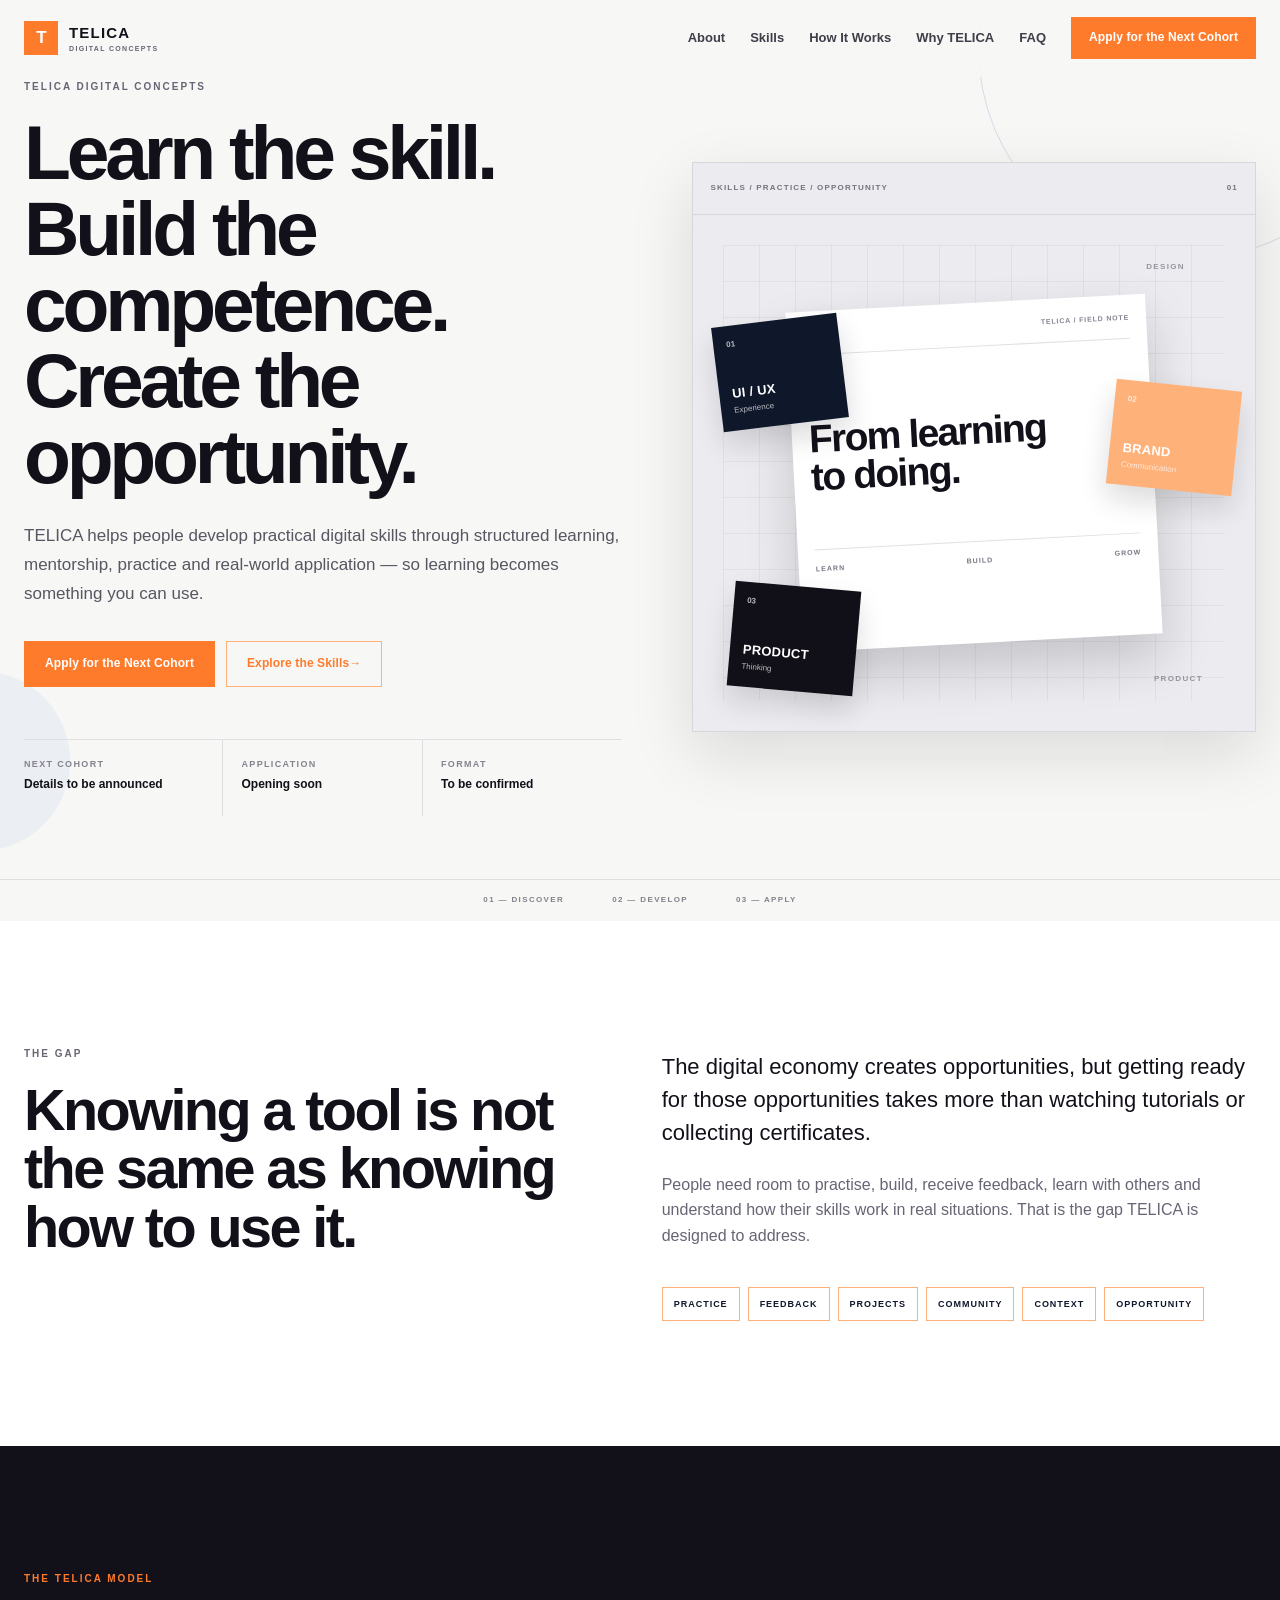
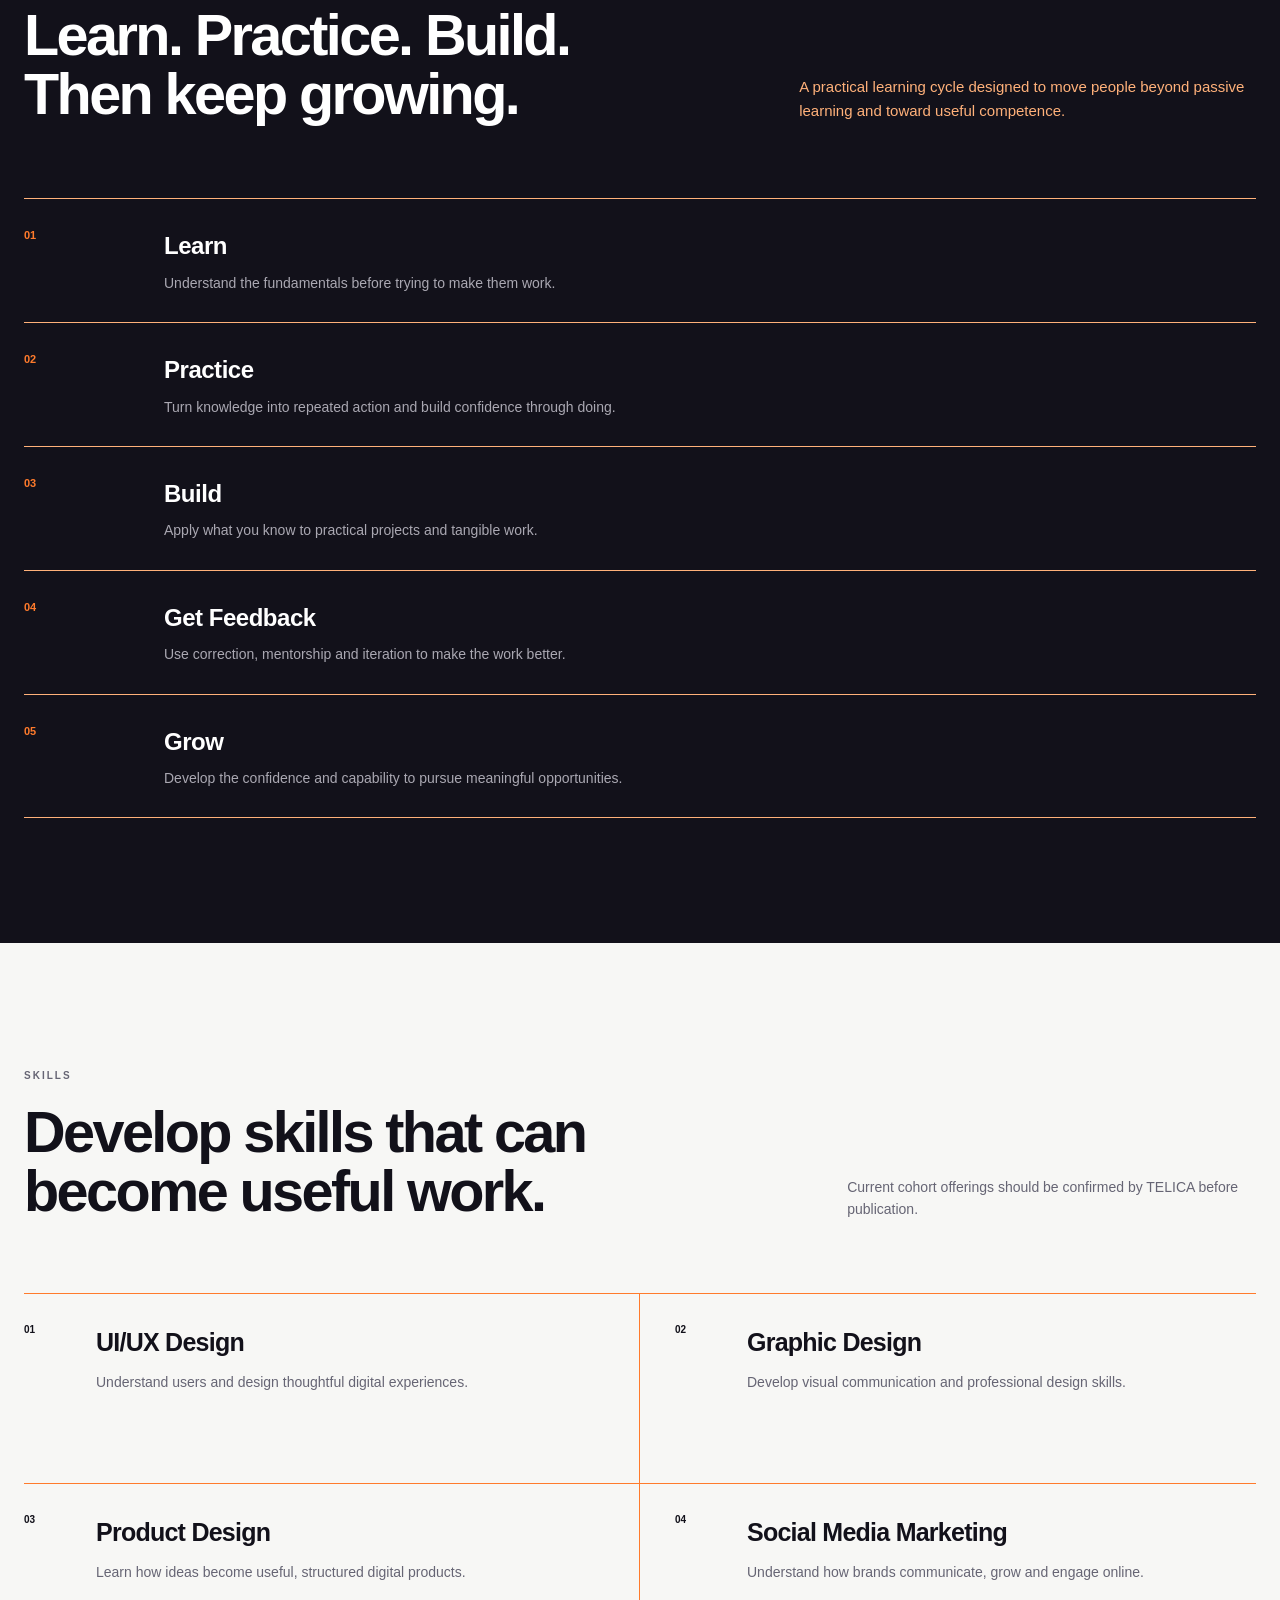
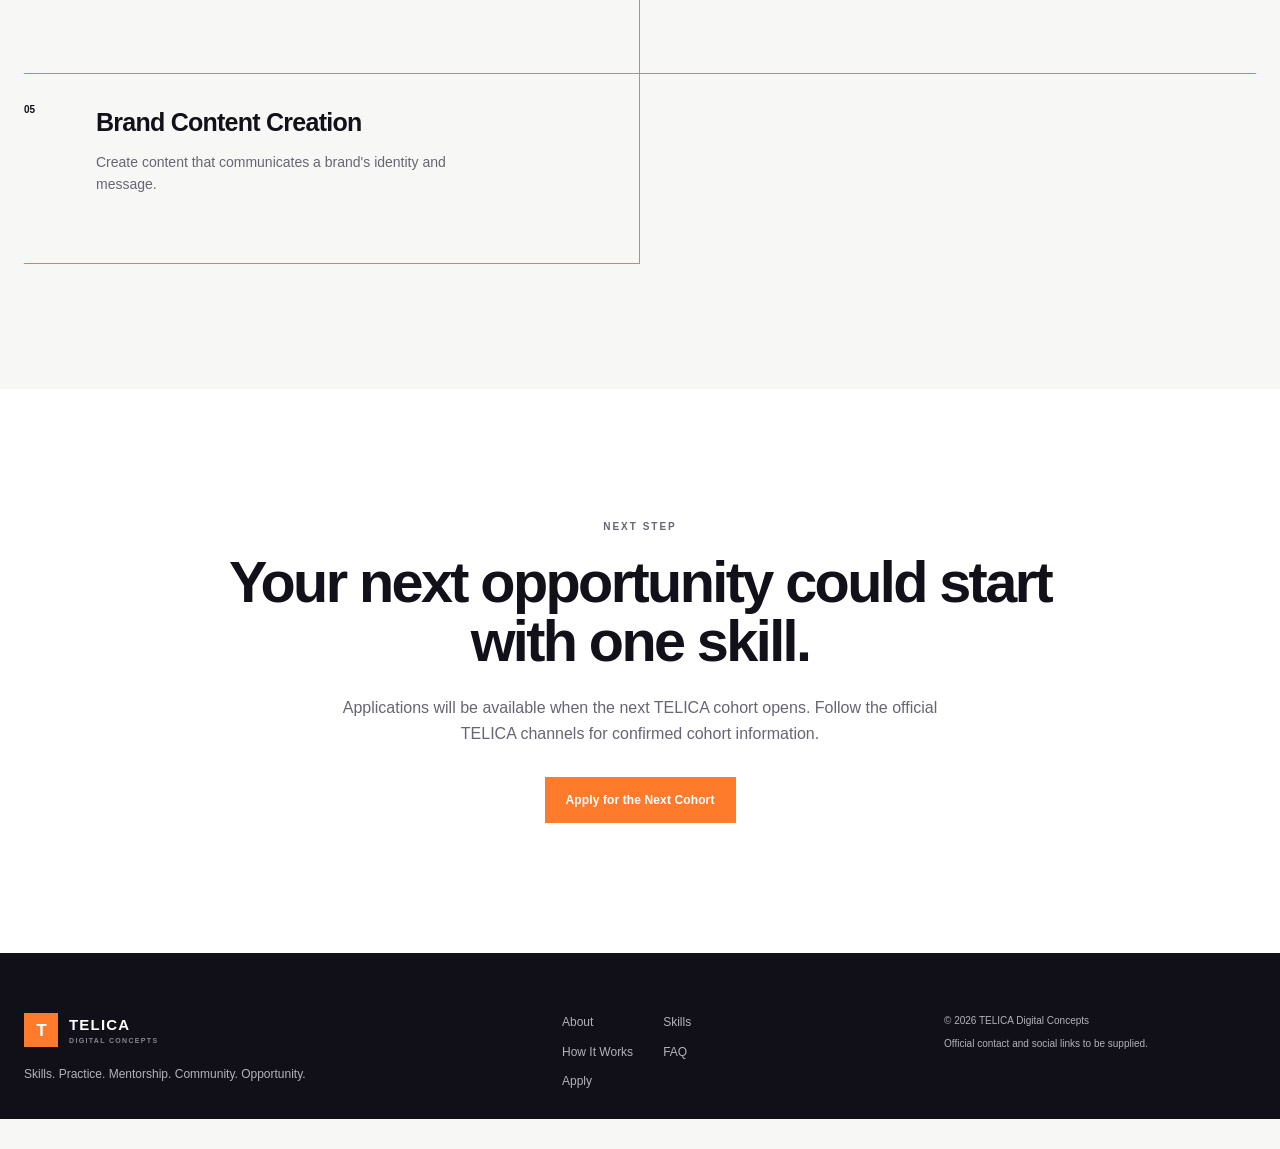
==== commit c9080336: "Add files via upload" ====
--- a/tel/index.html
+++ b/tel/index.html
@@ -7,7 +7,7 @@
   <meta property="og:title" content="TELICA Digital Concepts — Learn. Build. Grow.">
   <meta property="og:description" content="Develop practical digital skills through structured learning, mentorship and hands-on practice.">
   <meta property="og:type" content="website">
-  <title>TELICA Digital Concepts — Learn. Build. Grow.</title>\
+  <title>TELICA Digital Concepts — Learn. Build. Grow.</title>
    <!-- <link rel="favicon" type="image/png" href="TELICA 1-2.png"> -->
    <link rel="shortcut icon" href="/TELICA.png" type="image/png">
   <link rel="stylesheet" href="css/styles.css">
--- a/tel/css/styles.css
+++ b/tel/css/styles.css
@@ -106,7 +106,7 @@
   transition:
     border-color 180ms ease,
     box-shadow 180ms ease;
-  /* max-height: ; */
+  margin-top: -30px;
 }
 
 .site-header.is-scrolled {
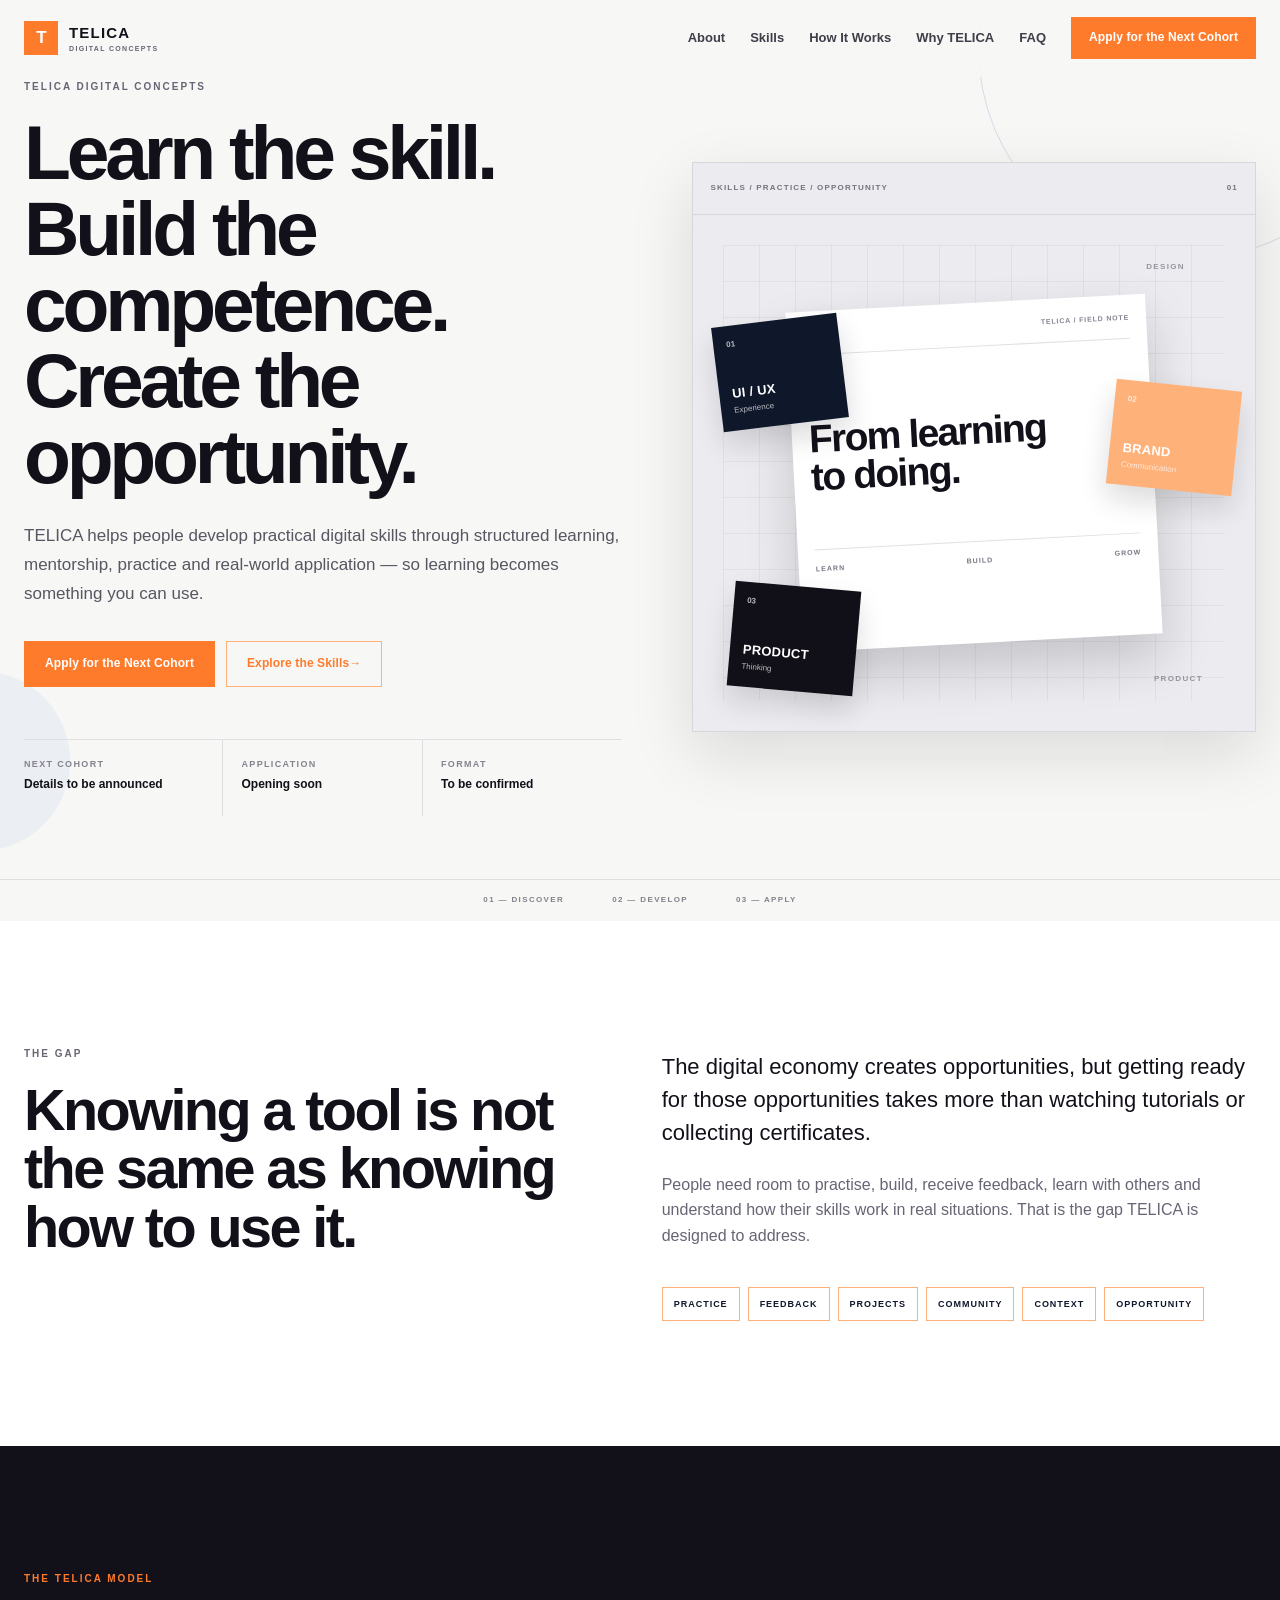
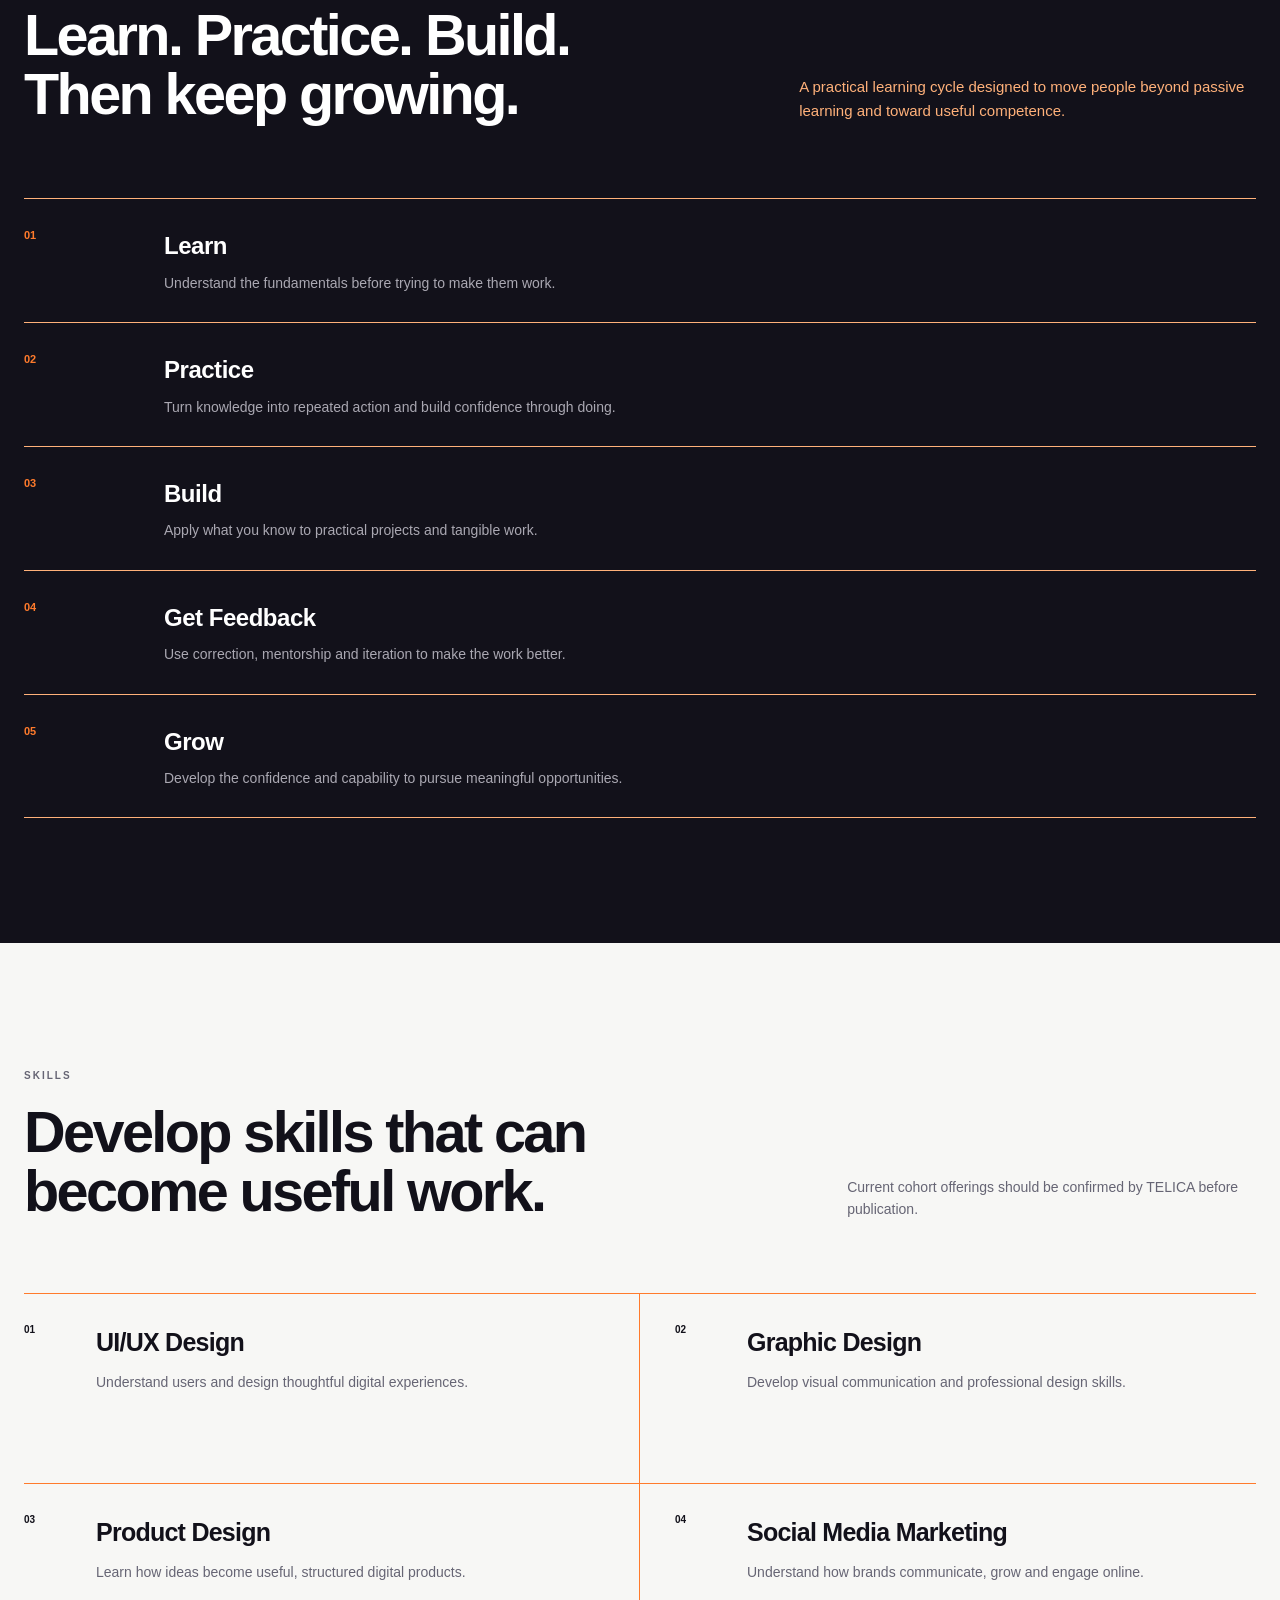
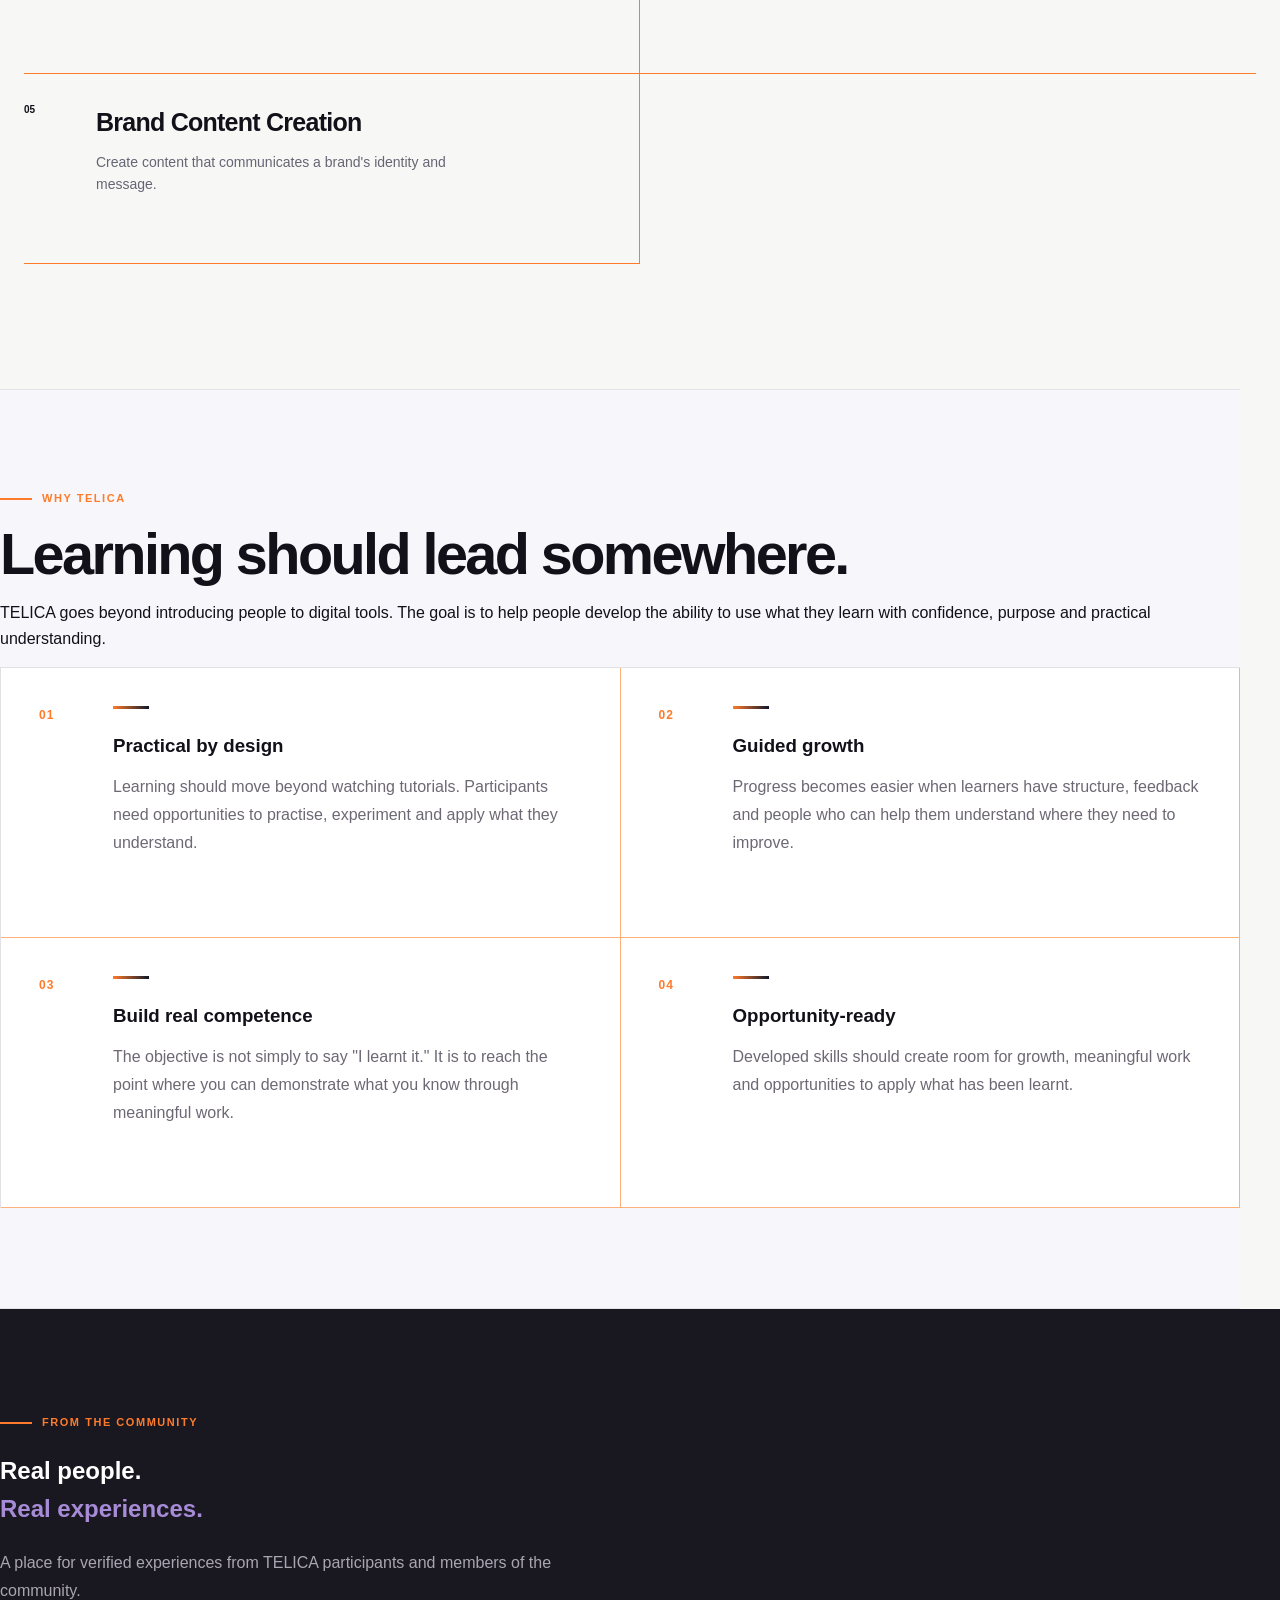
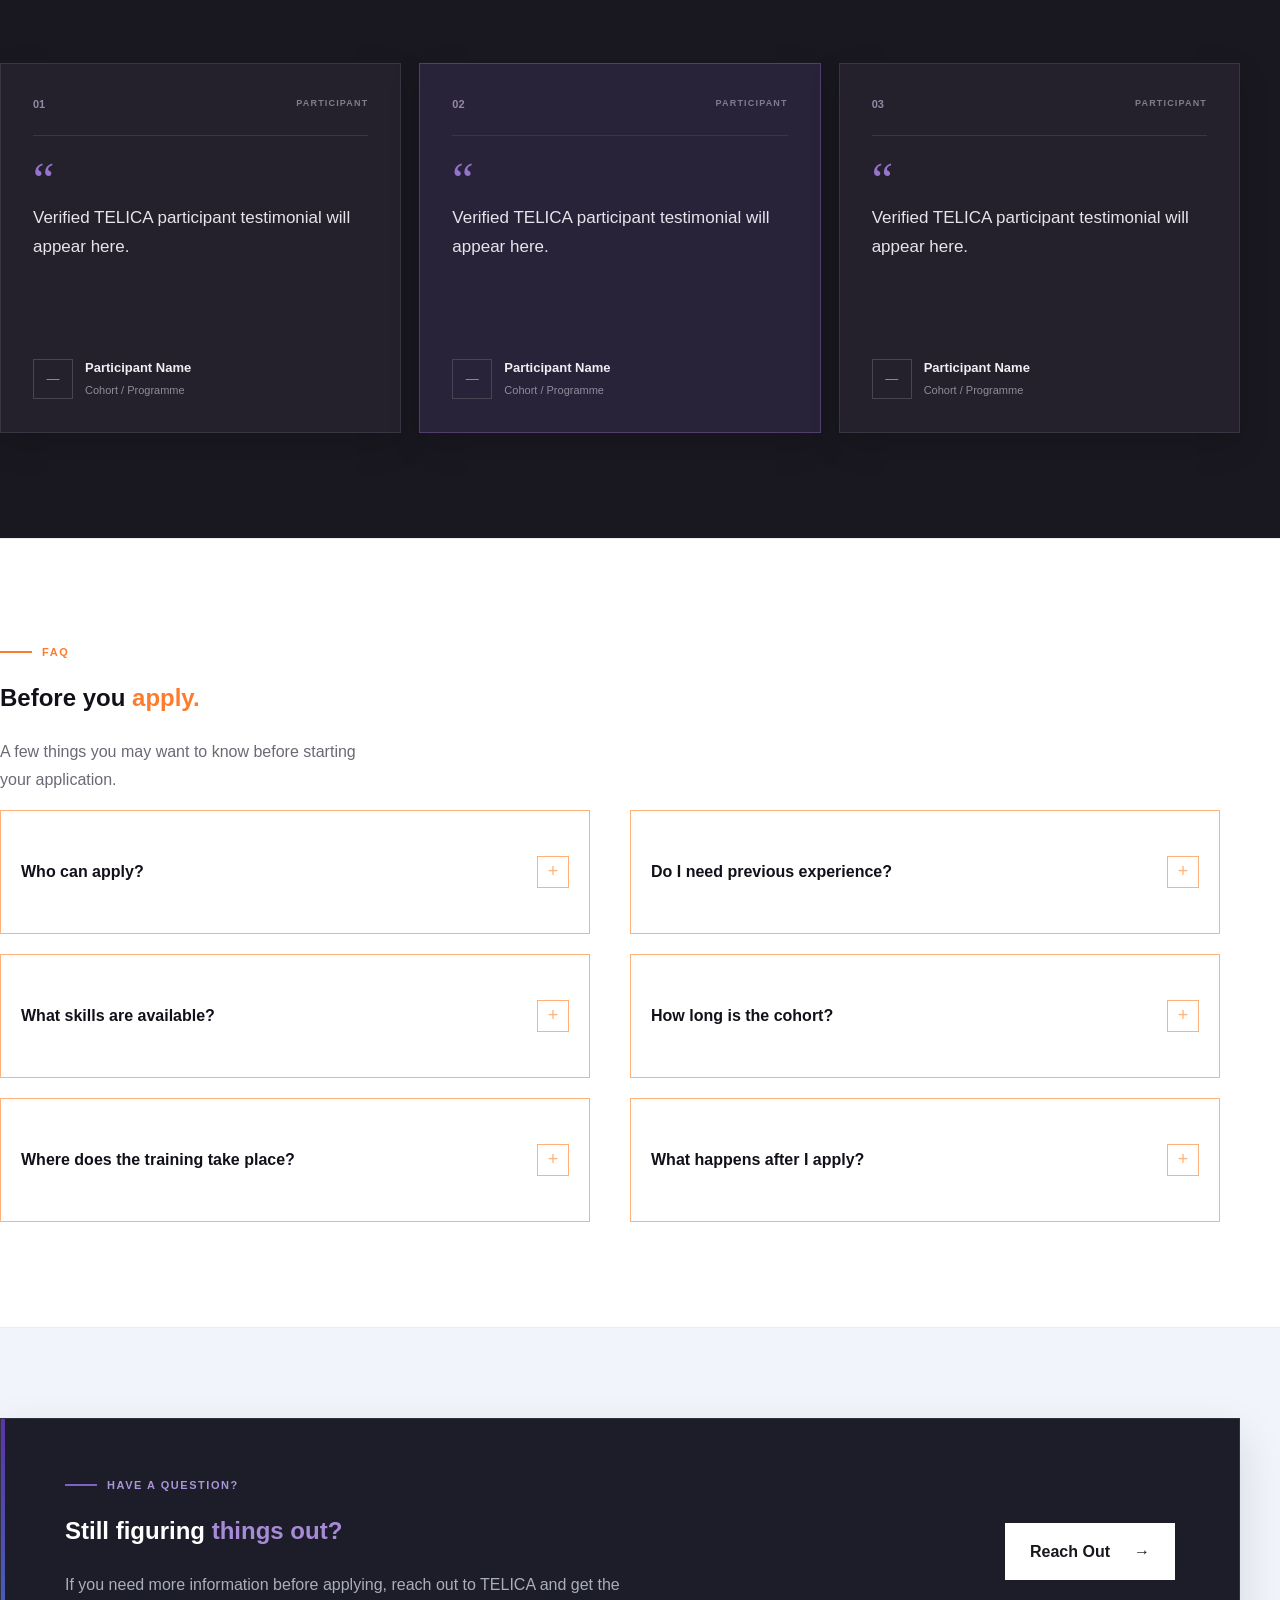
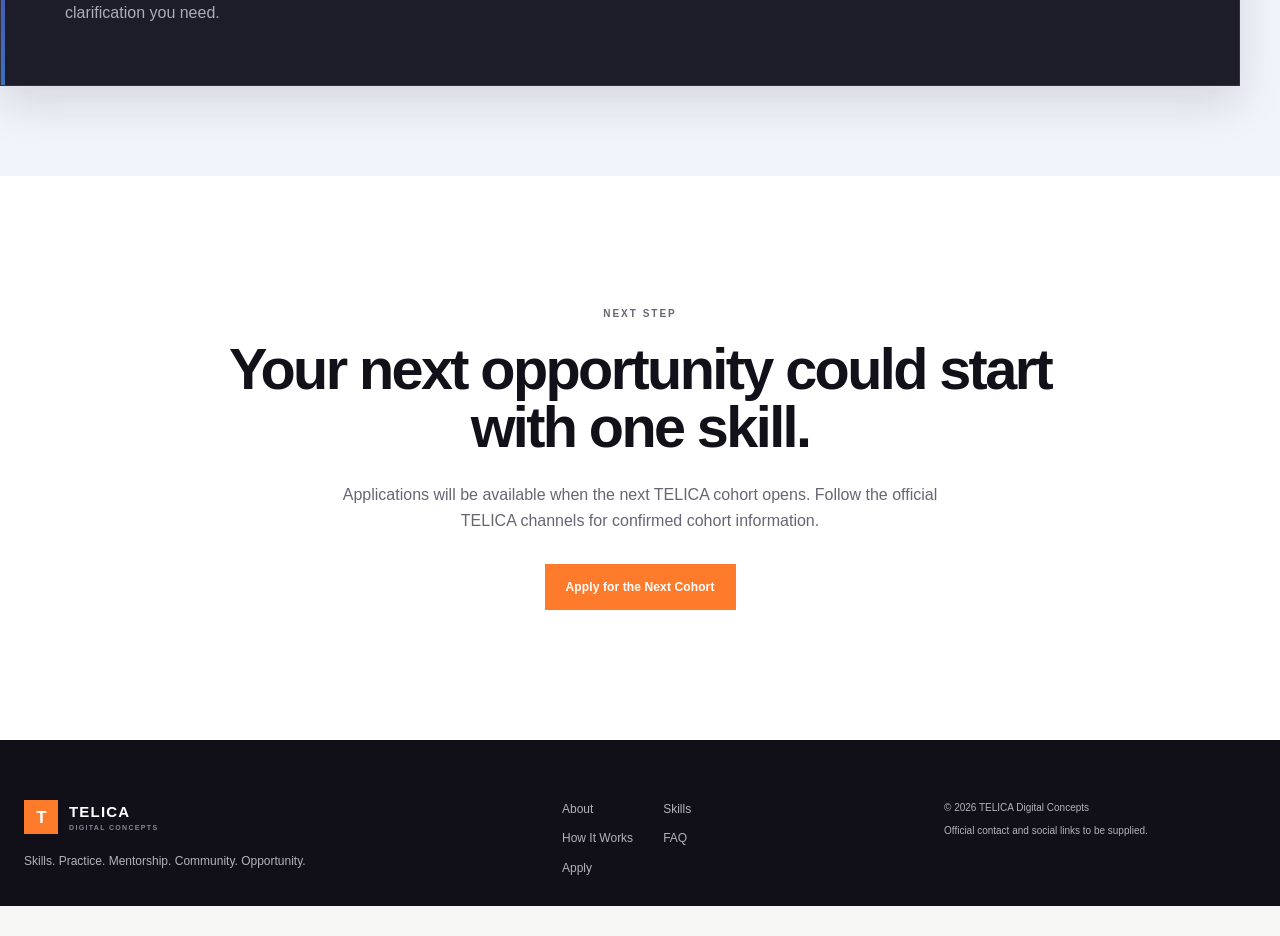
==== commit 1b9b773d: "Add files via upload" ====
--- a/tel/index.html
+++ b/tel/index.html
@@ -262,7 +262,677 @@
         </div>
       </div>
     </section>
-
+<!-- =========================================================
+     WHY TELICA
+========================================================= -->
+
+<section class="why-telica section" id="why-telica">
+
+    <div class="section-shell">
+
+        <div class="section-intro">
+
+            <div class="section-kicker">
+                <span class="kicker-line"></span>
+                <span>WHY TELICA</span>
+            </div>
+
+            <div class="section-intro-grid">
+
+                <h2>
+                    Learning should lead
+                    <span>somewhere.</span>
+                </h2>
+
+                <div class="section-intro-copy">
+
+                    <p>
+                        TELICA goes beyond introducing people to digital
+                        tools. The goal is to help people develop the
+                        ability to use what they learn with confidence,
+                        purpose and practical understanding.
+                    </p>
+
+                </div>
+
+            </div>
+
+        </div>
+
+
+        <div class="why-grid">
+
+            <article class="why-item">
+
+                <div class="why-item-number">
+                    01
+                </div>
+
+                <div class="why-item-body">
+
+                    <div class="why-accent"></div>
+
+                    <h3>
+                        Practical by design
+                    </h3>
+
+                    <p>
+                        Learning should move beyond watching tutorials.
+                        Participants need opportunities to practise,
+                        experiment and apply what they understand.
+                    </p>
+
+                </div>
+
+            </article>
+
+
+            <article class="why-item">
+
+                <div class="why-item-number">
+                    02
+                </div>
+
+                <div class="why-item-body">
+
+                    <div class="why-accent"></div>
+
+                    <h3>
+                        Guided growth
+                    </h3>
+
+                    <p>
+                        Progress becomes easier when learners have
+                        structure, feedback and people who can help
+                        them understand where they need to improve.
+                    </p>
+
+                </div>
+
+            </article>
+
+
+            <article class="why-item">
+
+                <div class="why-item-number">
+                    03
+                </div>
+
+                <div class="why-item-body">
+
+                    <div class="why-accent"></div>
+
+                    <h3>
+                        Build real competence
+                    </h3>
+
+                    <p>
+                        The objective is not simply to say "I learnt it."
+                        It is to reach the point where you can demonstrate
+                        what you know through meaningful work.
+                    </p>
+
+                </div>
+
+            </article>
+
+
+            <article class="why-item">
+
+                <div class="why-item-number">
+                    04
+                </div>
+
+                <div class="why-item-body">
+
+                    <div class="why-accent"></div>
+
+                    <h3>
+                        Opportunity-ready
+                    </h3>
+
+                    <p>
+                        Developed skills should create room for growth,
+                        meaningful work and opportunities to apply what
+                        has been learnt.
+                    </p>
+
+                </div>
+
+            </article>
+
+        </div>
+
+    </div>
+
+</section>
+
+
+
+<!-- =========================================================
+     TESTIMONIALS / SOCIAL PROOF
+========================================================= -->
+
+<section class="testimonials section" id="testimonials">
+
+    <div class="section-shell">
+
+        <div class="testimonials-header">
+
+            <div class="section-kicker section-kicker-light">
+                <span class="kicker-line"></span>
+                <span>FROM THE COMMUNITY</span>
+            </div>
+
+            <h2>
+                Real people.
+                <br>
+                <span>Real experiences.</span>
+            </h2>
+
+            <p>
+                A place for verified experiences from TELICA
+                participants and members of the community.
+            </p>
+
+        </div>
+
+
+        <!--
+            IMPORTANT:
+            Replace these placeholder testimonials with verified
+            TELICA participant testimonials before publishing.
+        -->
+
+        <div class="testimonial-grid">
+
+            <article class="testimonial">
+
+                <div class="testimonial-meta">
+
+                    <span class="testimonial-index">
+                        01
+                    </span>
+
+                    <span class="testimonial-label">
+                        PARTICIPANT
+                    </span>
+
+                </div>
+
+                <div class="testimonial-quote">
+
+                    <span class="quote-mark">“</span>
+
+                    <p>
+                        Verified TELICA participant testimonial
+                        will appear here.
+                    </p>
+
+                </div>
+
+                <div class="testimonial-author">
+
+                    <div class="author-placeholder">
+                        —
+                    </div>
+
+                    <div>
+
+                        <strong>
+                            Participant Name
+                        </strong>
+
+                        <span>
+                            Cohort / Programme
+                        </span>
+
+                    </div>
+
+                </div>
+
+            </article>
+
+
+            <article class="testimonial testimonial-featured">
+
+                <div class="testimonial-meta">
+
+                    <span class="testimonial-index">
+                        02
+                    </span>
+
+                    <span class="testimonial-label">
+                        PARTICIPANT
+                    </span>
+
+                </div>
+
+                <div class="testimonial-quote">
+
+                    <span class="quote-mark">“</span>
+
+                    <p>
+                        Verified TELICA participant testimonial
+                        will appear here.
+                    </p>
+
+                </div>
+
+                <div class="testimonial-author">
+
+                    <div class="author-placeholder">
+                        —
+                    </div>
+
+                    <div>
+
+                        <strong>
+                            Participant Name
+                        </strong>
+
+                        <span>
+                            Cohort / Programme
+                        </span>
+
+                    </div>
+
+                </div>
+
+            </article>
+
+
+            <article class="testimonial">
+
+                <div class="testimonial-meta">
+
+                    <span class="testimonial-index">
+                        03
+                    </span>
+
+                    <span class="testimonial-label">
+                        PARTICIPANT
+                    </span>
+
+                </div>
+
+                <div class="testimonial-quote">
+
+                    <span class="quote-mark">“</span>
+
+                    <p>
+                        Verified TELICA participant testimonial
+                        will appear here.
+                    </p>
+
+                </div>
+
+                <div class="testimonial-author">
+
+                    <div class="author-placeholder">
+                        —
+                    </div>
+
+                    <div>
+
+                        <strong>
+                            Participant Name
+                        </strong>
+
+                        <span>
+                            Cohort / Programme
+                        </span>
+
+                    </div>
+
+                </div>
+
+            </article>
+
+        </div>
+
+    </div>
+
+</section>
+
+
+
+<!-- =========================================================
+     FAQ
+========================================================= -->
+
+<section class="faq section" id="faq">
+
+    <div class="section-shell">
+
+        <div class="faq-layout">
+
+            <div class="faq-heading">
+
+                <div class="section-kicker">
+
+                    <span class="kicker-line"></span>
+
+                    <span>FAQ</span>
+
+                </div>
+
+                <h2>
+                    Before you
+                    <span>apply.</span>
+                </h2>
+
+                <p>
+                    A few things you may want to know before
+                    starting your application.
+                </p>
+
+            </div>
+
+
+            <div class="faq-list">
+
+
+                <article class="faq-item">
+
+                    <button
+                        type="button"
+                        class="faq-question"
+                        aria-expanded="false"
+                    >
+
+                        <span>
+                            Who can apply?
+                        </span>
+
+                        <span
+                            class="faq-number"
+                            aria-hidden="true"
+                        >
+                            +
+                        </span>
+
+                    </button>
+
+                    <div class="faq-answer">
+
+                        <div class="faq-answer-inner">
+
+                            <!--
+                                Replace with the official TELICA
+                                eligibility information.
+                            -->
+
+                            <p>
+                                Add TELICA's official eligibility
+                                information here.
+                            </p>
+
+                        </div>
+
+                    </div>
+
+                </article>
+
+
+                <article class="faq-item">
+
+                    <button
+                        type="button"
+                        class="faq-question"
+                        aria-expanded="false"
+                    >
+
+                        <span>
+                            Do I need previous experience?
+                        </span>
+
+                        <span
+                            class="faq-number"
+                            aria-hidden="true"
+                        >
+                            +
+                        </span>
+
+                    </button>
+
+                    <div class="faq-answer">
+
+                        <div class="faq-answer-inner">
+
+                            <p>
+                                Add TELICA's official information
+                                about previous experience here.
+                            </p>
+
+                        </div>
+
+                    </div>
+
+                </article>
+
+
+                <article class="faq-item">
+
+                    <button
+                        type="button"
+                        class="faq-question"
+                        aria-expanded="false"
+                    >
+
+                        <span>
+                            What skills are available?
+                        </span>
+
+                        <span
+                            class="faq-number"
+                            aria-hidden="true"
+                        >
+                            +
+                        </span>
+
+                    </button>
+
+                    <div class="faq-answer">
+
+                        <div class="faq-answer-inner">
+
+                            <p>
+                                Add the current official cohort
+                                skill offering here.
+                            </p>
+
+                        </div>
+
+                    </div>
+
+                </article>
+
+
+                <article class="faq-item">
+
+                    <button
+                        type="button"
+                        class="faq-question"
+                        aria-expanded="false"
+                    >
+
+                        <span>
+                            How long is the cohort?
+                        </span>
+
+                        <span
+                            class="faq-number"
+                            aria-hidden="true"
+                        >
+                            +
+                        </span>
+
+                    </button>
+
+                    <div class="faq-answer">
+
+                        <div class="faq-answer-inner">
+
+                            <p>
+                                Add the confirmed TELICA cohort
+                                duration here.
+                            </p>
+
+                        </div>
+
+                    </div>
+
+                </article>
+
+
+                <article class="faq-item">
+
+                    <button
+                        type="button"
+                        class="faq-question"
+                        aria-expanded="false"
+                    >
+
+                        <span>
+                            Where does the training take place?
+                        </span>
+
+                        <span
+                            class="faq-number"
+                            aria-hidden="true"
+                        >
+                            +
+                        </span>
+
+                    </button>
+
+                    <div class="faq-answer">
+
+                        <div class="faq-answer-inner">
+
+                            <p>
+                                Add the official TELICA training
+                                format and location here.
+                            </p>
+
+                        </div>
+
+                    </div>
+
+                </article>
+
+
+                <article class="faq-item">
+
+                    <button
+                        type="button"
+                        class="faq-question"
+                        aria-expanded="false"
+                    >
+
+                        <span>
+                            What happens after I apply?
+                        </span>
+
+                        <span
+                            class="faq-number"
+                            aria-hidden="true"
+                        >
+                            +
+                        </span>
+
+                    </button>
+
+                    <div class="faq-answer">
+
+                        <div class="faq-answer-inner">
+
+                            <p>
+                                Your application will be reviewed
+                                according to TELICA's cohort process.
+                                Add the official next-step information
+                                here.
+                            </p>
+
+                        </div>
+
+                    </div>
+
+                </article>
+
+
+            </div>
+
+        </div>
+
+    </div>
+
+</section>
+
+
+
+<!-- =========================================================
+     REACH OUT / FINAL CTA
+========================================================= -->
+
+<section class="reach-out section" id="reach-out">
+
+    <div class="section-shell">
+
+        <div class="reach-panel">
+
+            <div class="reach-panel-accent"></div>
+
+            <div class="reach-content">
+
+                <div class="section-kicker section-kicker-light">
+
+                    <span class="kicker-line"></span>
+
+                    <span>HAVE A QUESTION?</span>
+
+                </div>
+
+
+                <h2>
+                    Still figuring
+                    <span>things out?</span>
+                </h2>
+
+
+                <p>
+                    If you need more information before applying,
+                    reach out to TELICA and get the clarification
+                    you need.
+                </p>
+
+            </div>
+
+
+            <div class="reach-action">
+
+                <!-- Replace with official TELICA email -->
+
+                <a
+                    href="mailto:YOUR_TELICA_EMAIL"
+                    class="reach-button"
+                >
+                    Reach Out
+
+                    <span aria-hidden="true">
+                        →
+                    </span>
+
+                </a>
+
+            </div>
+
+        </div>
+
+    </div>
+
+</section>
     <section class="closing-cta section" id="apply" aria-labelledby="apply-title">
       <div class="container closing-inner reveal">
         <p class="eyebrow">NEXT STEP</p>
--- a/tel/css/styles.css
+++ b/tel/css/styles.css
@@ -40,6 +40,7 @@
     sans-serif;
   line-height: 1.6;
   -webkit-font-smoothing: antialiased;
+  overflow-x: hidden;
 }
 
 body.menu-open {
@@ -1061,3 +1062,628 @@
     transform: none;
   }
 }
+
+/* =========================================================
+   WHY TELICA
+   Section-specific styles only
+========================================================= */
+
+.why-telica {
+  position: relative;
+  padding: 100px 0;
+  max-width: var(--max-width);
+  justify-self: center;
+  background: #f7f6fa;
+  border-top: 1px solid rgba(0, 0, 0, 0.08);
+  border-bottom: 1px solid rgba(0, 0, 0, 0.08);
+}
+
+.why-telica .section-heading {
+  max-width: 720px;
+  margin-bottom: 60px;
+}
+
+.why-telica .section-kicker {
+  display: flex;
+  align-items: center;
+  gap: 10px;
+  margin-bottom: 18px;
+  color: var(--purple-deep);
+  font-size: 11px;
+  font-weight: 700;
+  letter-spacing: 0.14em;
+}
+
+.why-telica .kicker-line {
+  width: 32px;
+  height: 2px;
+  background: var(--purple-deep);
+}
+
+.why-telica .section-heading h2 {
+  margin: 0;
+}
+
+.why-telica .section-heading p {
+  margin-top: 20px;
+  max-width: 600px;
+}
+
+.why-telica .why-grid {
+  display: grid;
+  grid-template-columns: repeat(2, 1fr);
+  border-top: 1px solid rgba(0, 0, 0, 0.09);
+  border-left: 1px solid rgba(0, 0, 0, 0.09);
+}
+
+.why-telica .why-item {
+  position: relative;
+  display: grid;
+  grid-template-columns: 50px 1fr;
+  gap: 24px;
+  min-height: 270px;
+  padding: 38px;
+  background: #ffffff;
+  border-right: 1px solid rgba(0, 0, 0, 0.09);
+  border-bottom: 1px solid rgba(0, 0, 0, 0.09);
+  border-color: var(--purple);
+  transition:
+    transform 180ms ease,
+    box-shadow 180ms ease;
+}
+
+.why-telica .why-item:hover {
+  z-index: 1;
+  transform: translateY(-3px);
+  box-shadow: 0 14px 35px rgba(30, 24, 45, 0.08);
+  border-top: 1px solid var(--purple);
+}
+
+.why-telica .why-item-number {
+  color: var(--purple-deep);
+  font-size: 12px;
+  font-weight: 700;
+  letter-spacing: 0.08em;
+}
+
+.why-telica .why-item-body {
+  max-width: 480px;
+}
+
+.why-telica .why-accent {
+  width: 36px;
+  height: 3px;
+  margin-bottom: 22px;
+  background: linear-gradient(90deg, var(--purple-deep), var(--blue));
+}
+
+.why-telica .why-item h3 {
+  margin: 0 0 12px;
+}
+
+.why-telica .why-item p {
+  margin: 0;
+  color: #6d6874;
+  line-height: 1.75;
+}
+
+/* =========================================================
+   TESTIMONIALS
+   Section-specific styles only
+========================================================= */
+
+.testimonials {
+  position: relative;
+  padding: 105px 0;
+  overflow: hidden;
+  background: var(--dark-soft);
+  color: #ffffff;
+}
+
+.testimonials .section-shell {
+  max-width: var(--max-width);
+  justify-self: center;
+}
+
+.testimonials .testimonials-header {
+  max-width: 700px;
+  margin-bottom: 58px;
+}
+
+.testimonials .section-kicker {
+  display: flex;
+  align-items: center;
+  gap: 10px;
+  margin-bottom: 20px;
+  color: var(--purple-deep);
+  font-size: 11px;
+  font-weight: 700;
+  letter-spacing: 0.14em;
+}
+
+.testimonials .kicker-line {
+  width: 32px;
+  height: 2px;
+  background: var(--purple-deep);
+}
+
+.testimonials .testimonials-header h2 {
+  margin: 0;
+  color: #ffffff;
+}
+
+.testimonials .testimonials-header h2 span {
+  color: #a78bd7;
+}
+
+.testimonials .testimonials-header p {
+  max-width: 560px;
+  margin-top: 20px;
+  color: #aaa5b2;
+  line-height: 1.75;
+}
+
+.testimonials .testimonial-grid {
+  display: grid;
+  grid-template-columns: repeat(3, 1fr);
+  gap: 18px;
+}
+
+.testimonials .testimonial {
+  display: flex;
+  flex-direction: column;
+  min-height: 370px;
+  padding: 32px;
+  background: #24212d;
+  border: 1px solid #393542;
+  box-shadow: 0 12px 30px rgba(0, 0, 0, 0.14);
+  transition:
+    transform 180ms ease,
+    border-color 180ms ease;
+}
+
+.testimonials .testimonial:hover {
+  transform: translateY(-4px);
+  border-color: #574c68;
+}
+
+.testimonials .testimonial-featured {
+  background: #29233a;
+  border-color: #51406d;
+}
+
+.testimonials .testimonial-meta {
+  display: flex;
+  justify-content: space-between;
+  padding-bottom: 22px;
+  border-bottom: 1px solid #3a3643;
+}
+
+.testimonials .testimonial-index {
+  color: #9389a2;
+  font-size: 11px;
+  font-weight: 700;
+}
+
+.testimonials .testimonial-label {
+  color: #827b8b;
+  font-size: 9px;
+  font-weight: 700;
+  letter-spacing: 0.13em;
+}
+
+.testimonials .testimonial-quote {
+  margin-top: 32px;
+}
+
+.testimonials .quote-mark {
+  display: block;
+  margin-bottom: 12px;
+  color: #9574cb;
+  font-family: Georgia, serif;
+  font-size: 48px;
+  line-height: 0.5;
+}
+
+.testimonials .testimonial-quote p {
+  margin: 0;
+  color: #e7e3eb;
+  font-size: 17px;
+  line-height: 1.7;
+}
+
+.testimonials .testimonial-author {
+  display: flex;
+  align-items: center;
+  gap: 12px;
+  margin-top: auto;
+  padding-top: 30px;
+}
+
+.testimonials .author-placeholder {
+  display: grid;
+  place-items: center;
+  width: 40px;
+  height: 40px;
+  border: 1px solid #494451;
+  color: #9c95a5;
+  font-size: 13px;
+}
+
+.testimonials .testimonial-author strong {
+  display: block;
+  margin-bottom: 3px;
+  color: #f0edf3;
+  font-size: 13px;
+}
+
+.testimonials .testimonial-author span {
+  display: block;
+  color: #918b99;
+  font-size: 11px;
+}
+
+/* =========================================================
+   FAQ
+   Section-specific styles only
+========================================================= */
+
+.faq {
+  padding: 105px 0;
+  background: #ffffff;
+  border-top: 1px solid rgba(0, 0, 0, 0.07);
+  border-bottom: 1px solid rgba(0, 0, 0, 0.07);
+}
+
+.section-shell {
+  max-width: var(--max-width);
+  justify-self: center;
+}
+
+.faq .faq-layout {
+  display: flex;
+  flex-direction: column;
+  align-items: start;
+}
+
+.faq .faq-heading {
+  max-width: 430px;
+  float: left;
+}
+
+.faq .section-kicker {
+  display: flex;
+  align-items: center;
+  gap: 10px;
+  margin-bottom: 18px;
+  color: var(--purple-deep);
+  font-size: 11px;
+  font-weight: 700;
+  letter-spacing: 0.14em;
+}
+
+.faq .kicker-line {
+  width: 32px;
+  height: 2px;
+  background: var(--purple-deep);
+}
+
+.faq .faq-heading h2 {
+  margin: 0;
+}
+
+.faq .faq-heading h2 span {
+  color: var(--purple-deep);
+}
+
+.faq .faq-heading p {
+  max-width: 390px;
+  margin-top: 20px;
+  color: #6d6874;
+  line-height: 1.75;
+}
+
+.faq .faq-list {
+  display: grid;
+  grid-template-columns: repeat(2, 1fr);
+  gap: 20px;
+  /* border-top: 1px solid rgba(0, 0, 0, 0.1); */
+}
+
+.faq .faq-item {
+  margin-right: 20px;
+  padding: 20px;
+  /* border-right: 1px solid rgba(0, 0, 0, 0.1); */
+  border: 1px solid var(--purple);
+}
+
+.faq .faq-question {
+  width: 100%;
+  display: flex;
+  align-items: center;
+  justify-content: space-between;
+  gap: 20px;
+  padding: 25px 0;
+  border: 0;
+  background: transparent;
+  color: inherit;
+  text-align: left;
+  cursor: pointer;
+}
+
+.faq .faq-question span:first-child {
+  font-weight: 600;
+}
+
+.faq .faq-number {
+  display: grid;
+  place-items: center;
+  width: 32px;
+  height: 32px;
+  flex-shrink: 0;
+  border: 1px solid var(--purple);
+  color: var(--purple);
+  font-size: 18px;
+  transition:
+    transform 180ms ease,
+    background 180ms ease;
+}
+
+.faq .faq-item.is-open .faq-number {
+  transform: rotate(45deg);
+  background: var(--purple-deep);
+  color: #ffffff;
+  border-color: var(--purple);
+}
+
+.faq .faq-answer {
+  display: grid;
+  grid-template-rows: 0fr;
+  transition: grid-template-rows 220ms ease;
+}
+
+.faq .faq-answer-inner {
+  overflow: hidden;
+}
+
+.faq .faq-answer-inner p {
+  max-width: 680px;
+  margin: 0;
+  color: #6d6874;
+  line-height: 1.75;
+}
+
+.faq .faq-item.is-open .faq-answer {
+  grid-template-rows: 1fr;
+}
+
+.faq .faq-item.is-open .faq-answer-inner {
+  padding-bottom: 26px;
+}
+
+/* =========================================================
+   REACH OUT
+   Section-specific styles only
+========================================================= */
+
+.reach-out {
+  padding: 90px 0;
+  background: #f1f4fa;
+}
+
+.reach-out .reach-panel {
+  position: relative;
+  display: flex;
+  align-items: center;
+  justify-content: space-between;
+  gap: 60px;
+  padding: 58px 64px;
+  overflow: hidden;
+  background: #1c1d28;
+  border: 1px solid #30313d;
+  box-shadow: 0 18px 42px rgba(25, 26, 38, 0.13);
+}
+
+.reach-out .reach-panel-accent {
+  position: absolute;
+  inset: 0 auto 0 0;
+  width: 4px;
+  background: linear-gradient(180deg, #5b35a8, #3f6fbe);
+}
+
+.reach-out .reach-content {
+  position: relative;
+  z-index: 1;
+  max-width: 680px;
+}
+
+.reach-out .section-kicker {
+  display: flex;
+  align-items: center;
+  gap: 10px;
+  margin-bottom: 18px;
+  color: #aa95d8;
+  font-size: 11px;
+  font-weight: 700;
+  letter-spacing: 0.14em;
+}
+
+.reach-out .kicker-line {
+  width: 32px;
+  height: 2px;
+  background: #8060c4;
+}
+
+.reach-out .reach-content h2 {
+  margin: 0;
+  color: #ffffff;
+}
+
+.reach-out .reach-content h2 span {
+  color: #a78bd7;
+}
+
+.reach-out .reach-content p {
+  max-width: 570px;
+  margin: 20px 0 0;
+  color: #aaaeba;
+  line-height: 1.75;
+}
+
+.reach-out .reach-action {
+  position: relative;
+  z-index: 1;
+  flex-shrink: 0;
+}
+
+.reach-out .reach-button {
+  display: inline-flex;
+  align-items: center;
+  justify-content: center;
+  gap: 24px;
+  min-width: 170px;
+  padding: 15px 20px;
+  background: #ffffff;
+  color: #18171d;
+  border: 1px solid #ffffff;
+  text-decoration: none;
+  font-weight: 700;
+  transition:
+    transform 180ms ease,
+    background 180ms ease,
+    color 180ms ease;
+}
+
+.reach-out .reach-button:hover {
+  transform: translateY(-2px);
+  background: #5b35a8;
+  color: #ffffff;
+  border-color: #5b35a8;
+}
+
+/* =========================================================
+   MOBILE
+   Section-specific responsive styles only
+========================================================= */
+
+@media (max-width: 900px) {
+  .why-telica .why-grid {
+    grid-template-columns: 1fr;
+  }
+
+  .testimonials .testimonial-grid {
+    grid-template-columns: 1fr;
+  }
+
+  .testimonials .testimonial {
+    min-height: 320px;
+  }
+
+  .faq .faq-layout {
+    grid-template-columns: 1fr;
+    gap: 50px;
+  }
+
+  .faq-list {
+    display: flex;
+    flex-direction: column;
+  }
+
+  .reach-out .reach-panel {
+    padding: 48px;
+  }
+}
+
+@media (max-width: 640px) {
+  .why-telica {
+    padding: 75px 0;
+  }
+
+  .why-telica .section-heading {
+    margin-bottom: 45px;
+  }
+
+  .why-telica .why-item {
+    grid-template-columns: 1fr;
+    gap: 15px;
+    min-height: auto;
+    padding: 30px 24px;
+  }
+
+  .why-telica .why-item h3 {
+    font-size: 21px;
+  }
+
+  .why-telica .why-item p {
+    font-size: 14px;
+  }
+
+  .testimonials {
+    padding: 78px 0;
+  }
+
+  .testimonials .testimonials-header {
+    margin-bottom: 42px;
+  }
+
+  .testimonials .testimonial {
+    min-height: 330px;
+    padding: 27px 23px;
+  }
+
+  .faq {
+    padding: 78px 80px;
+  }
+
+  .faq .faq-question {
+    padding: 22px 0;
+    font-size: 15px;
+  }
+
+.faq-layout {
+  display: flex;
+  flex-direction: column;
+}
+
+  .faq-list {
+    width: 100vw;
+    justify-self: center;
+    justify-items: center;
+    /* width: calc(100vw - 40px); */
+    display: flex !important;
+    flex-direction: column;
+  }
+
+  .faq-item {
+
+    display: flex;
+    flex-direction: column;
+  }
+
+  .reach-out {
+    padding: 65px 0;
+  }
+
+  .reach-out .reach-panel {
+    display: block;
+    padding: 42px 28px;
+  }
+
+  .reach-out .reach-action {
+    margin-top: 30px;
+  }
+
+  .reach-out .reach-button {
+    width: 100%;
+  }
+}
+
+@media (prefers-reduced-motion: reduce) {
+  .why-telica .why-item,
+  .testimonials .testimonial,
+  .faq .faq-answer,
+  .faq .faq-number,
+  .reach-out .reach-button {
+    transition: none;
+  }
+}
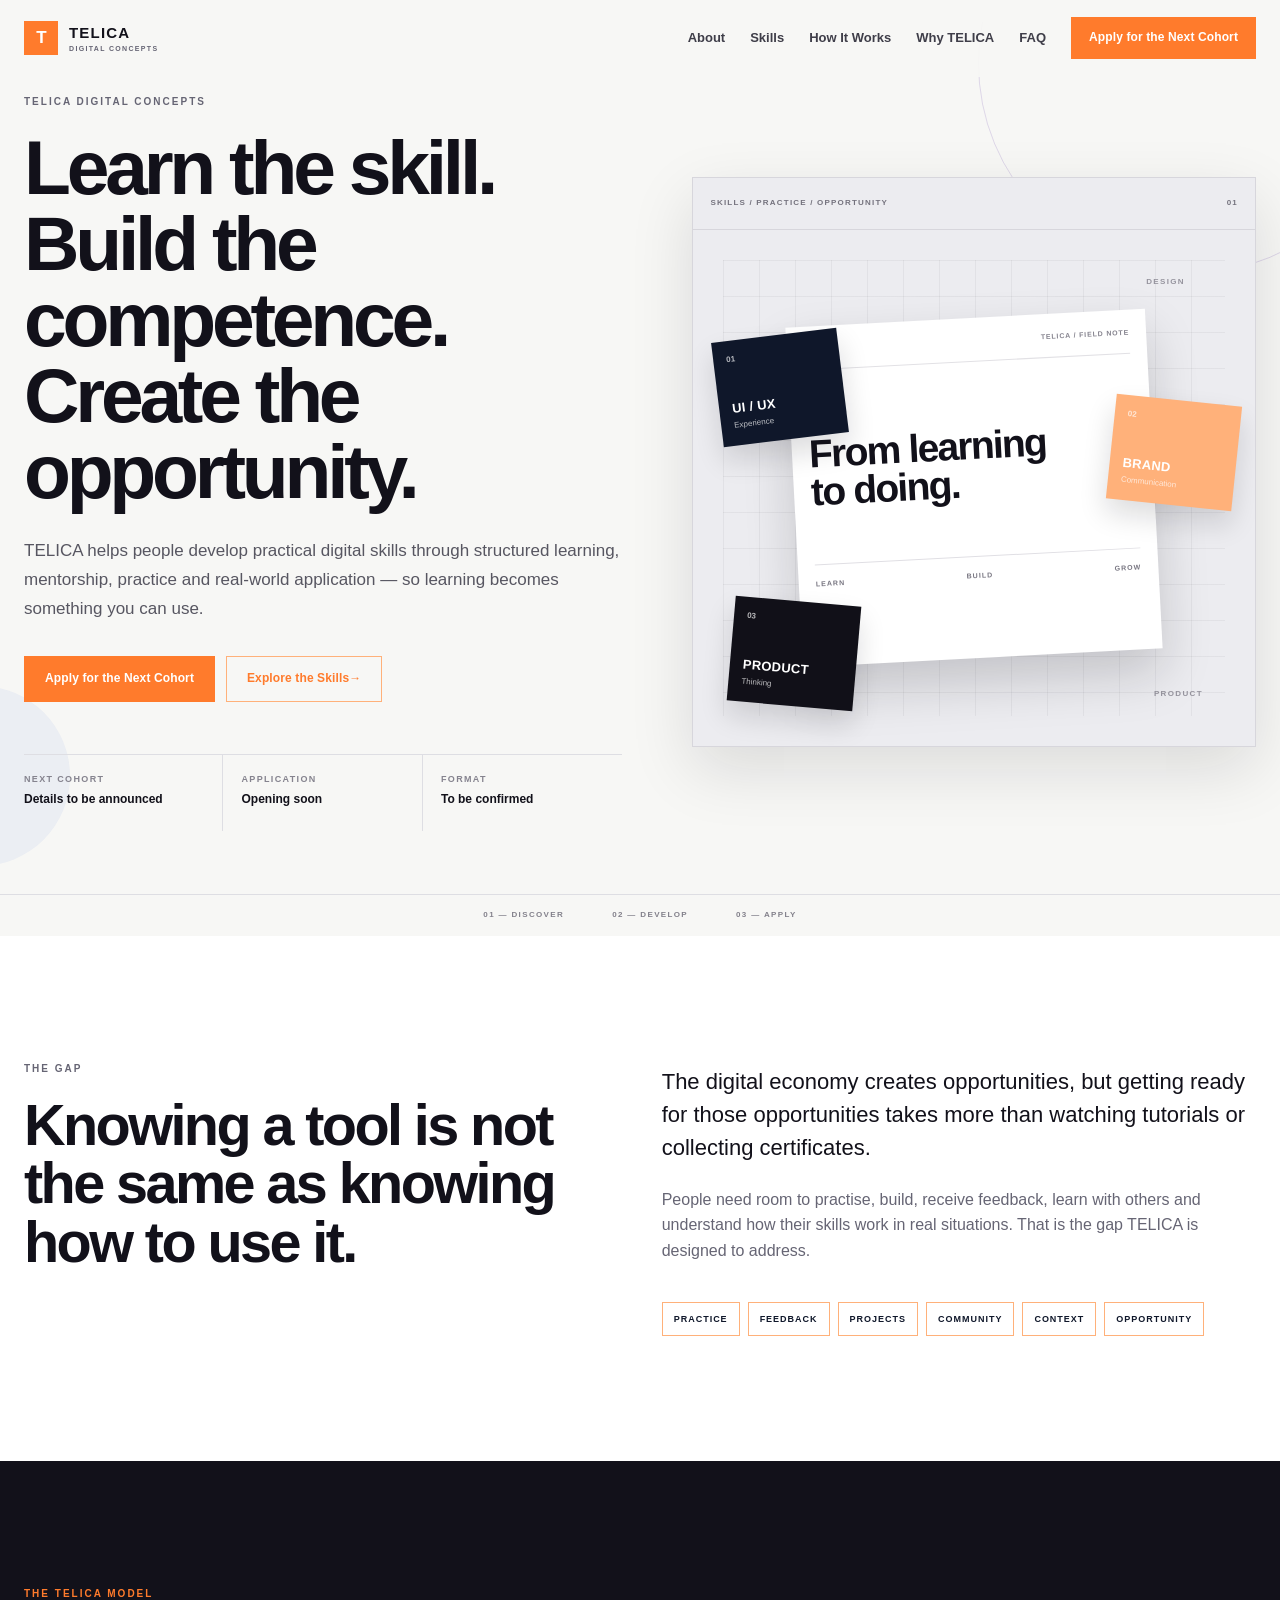
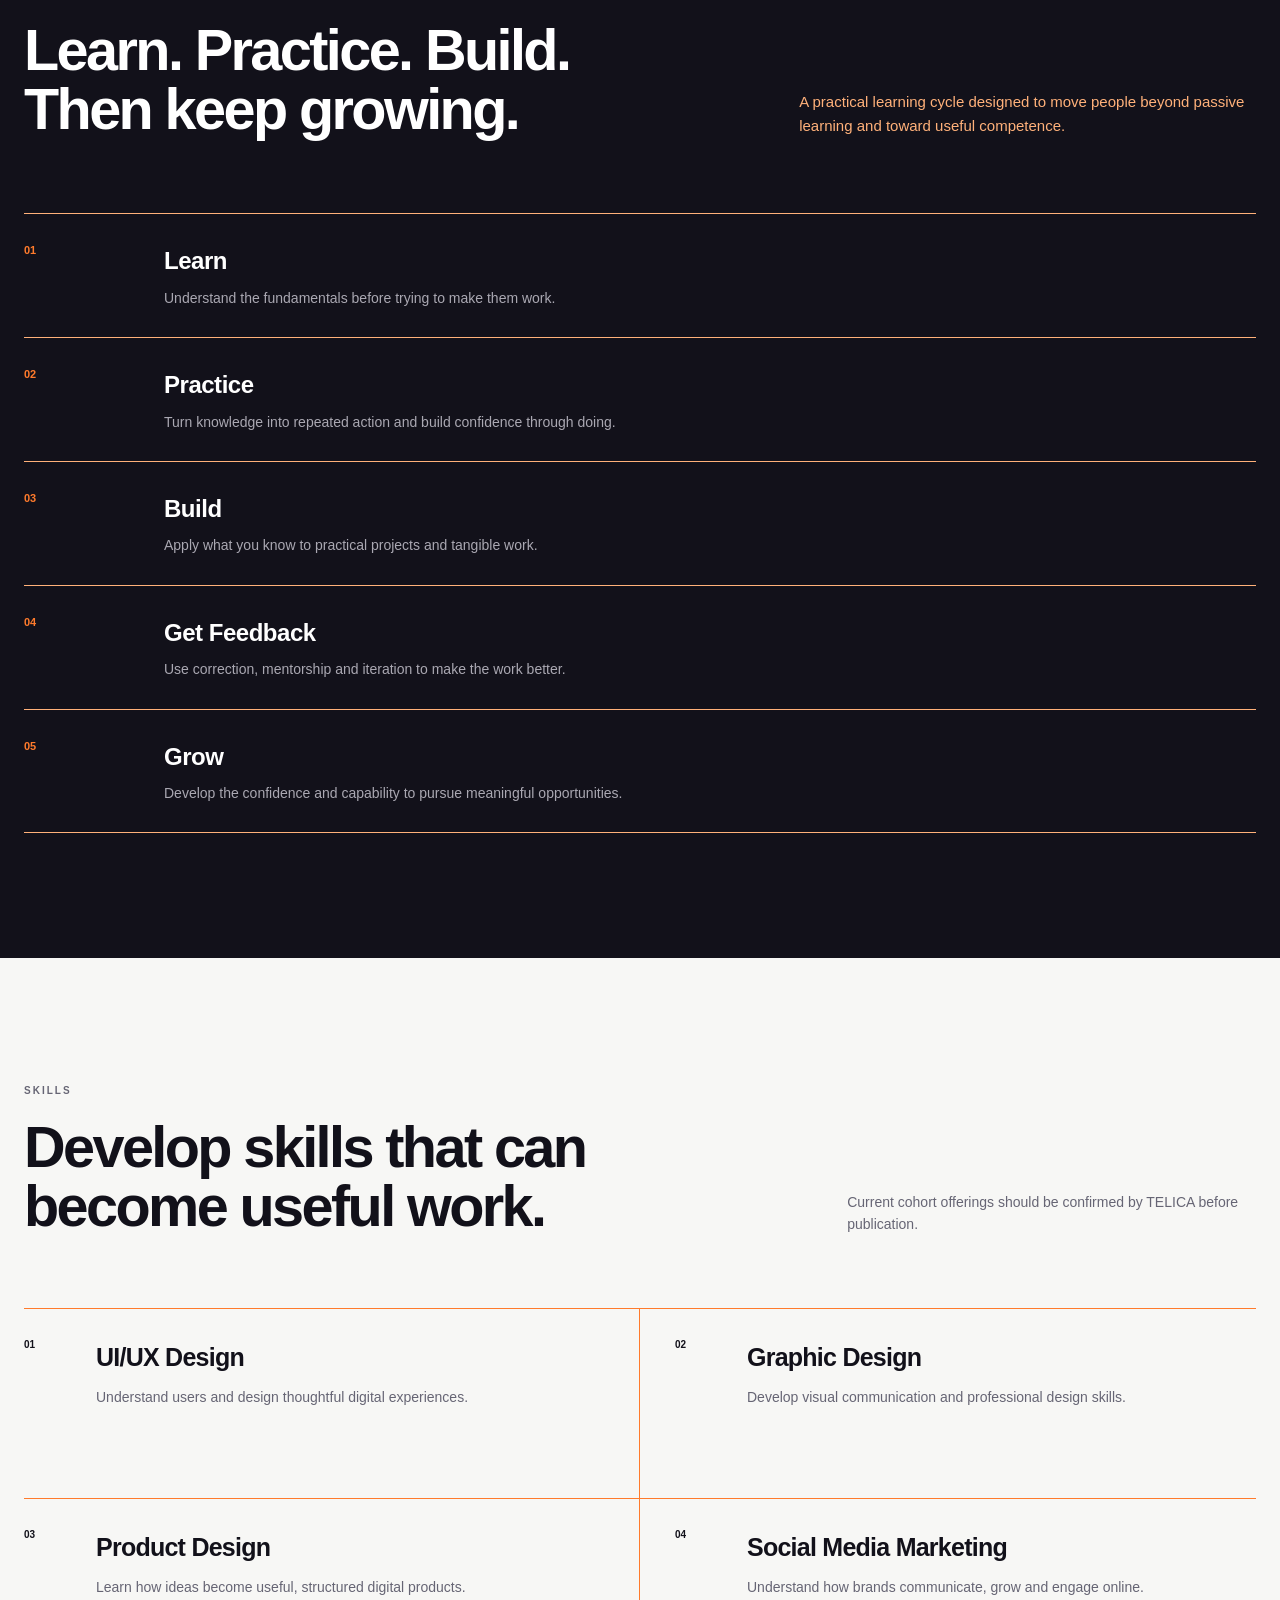
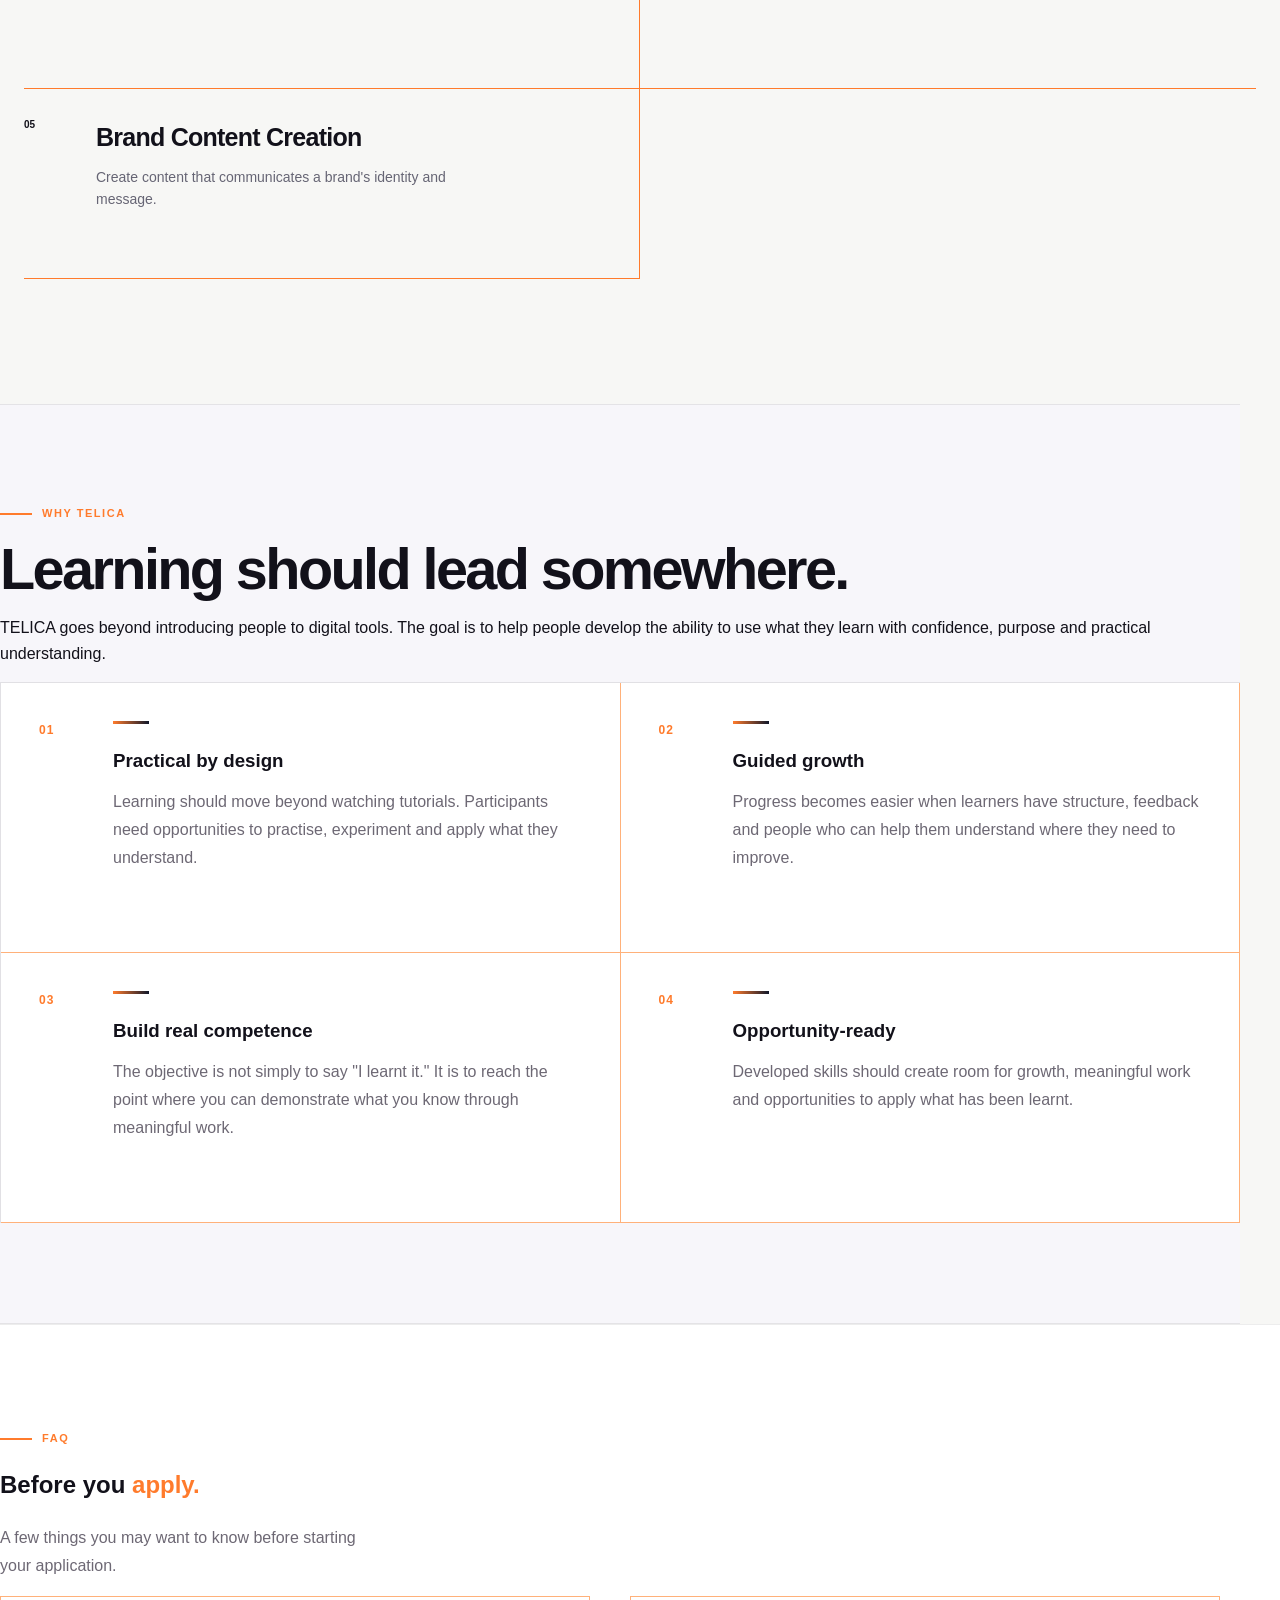
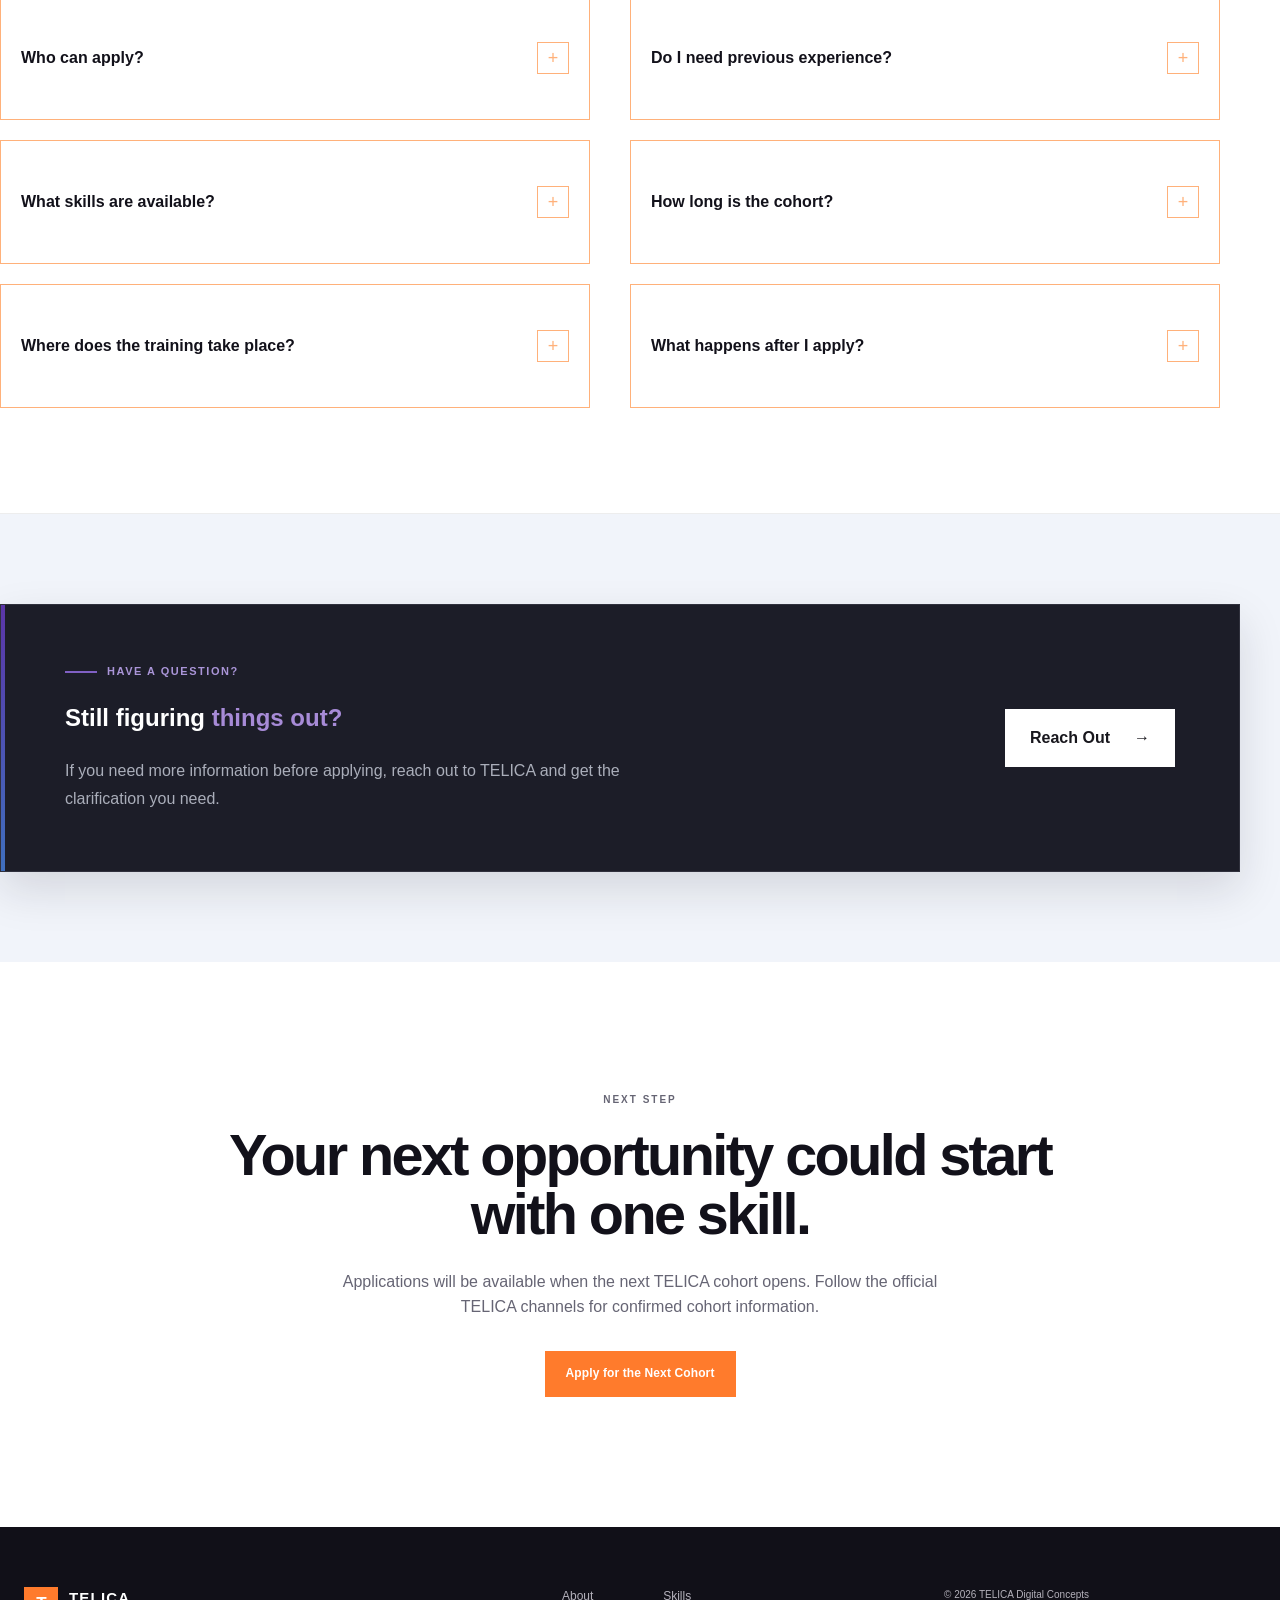
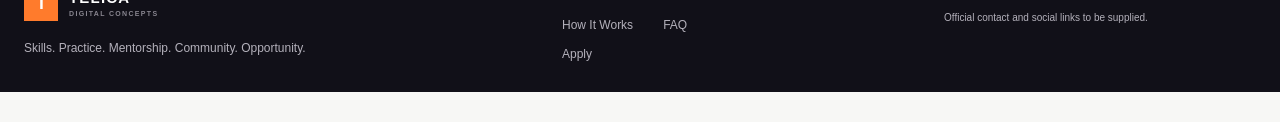
==== commit 47ea85bb: "Add files via upload" ====
--- a/tel/index.html
+++ b/tel/index.html
@@ -1,977 +1,680 @@
-<!DOCTYPE html>
+<!doctype html>
 <html lang="en">
-<head>
-  <meta charset="UTF-8">
-  <meta name="viewport" content="width=device-width, initial-scale=1.0">
-  <meta name="description" content="TELICA Digital Concepts — practical digital skills, mentorship, practice and opportunity.">
-  <meta property="og:title" content="TELICA Digital Concepts — Learn. Build. Grow.">
-  <meta property="og:description" content="Develop practical digital skills through structured learning, mentorship and hands-on practice.">
-  <meta property="og:type" content="website">
-  <title>TELICA Digital Concepts — Learn. Build. Grow.</title>
-   <!-- <link rel="favicon" type="image/png" href="TELICA 1-2.png"> -->
-   <link rel="shortcut icon" href="/TELICA.png" type="image/png">
-  <link rel="stylesheet" href="css/styles.css">
-</head>
-<body>
-  <a class="skip-link" href="#main-content">Skip to content</a>
-
-  <header class="site-header" data-header>
-    <div class="container nav-wrap">
-      <a class="brand" href="#" aria-label="TELICA Digital Concepts home">
-        <span class="brand-mark" aria-hidden="true">T</span>
-        <span class="brand-name">
-          <strong>TELICA</strong>
-          <span>DIGITAL CONCEPTS</span>
-        </span>
-      </a>
-
-      <button class="menu-toggle" type="button" aria-expanded="false" aria-controls="site-menu">
-        <span></span>
-        <span></span>
-        <span></span>
-        <span class="sr-only">Open navigation</span>
-      </button>
-
-      <nav class="site-nav" id="site-menu" aria-label="Main navigation">
-        <a href="#about">About</a>
-        <a href="#skills">Skills</a>
-        <a href="#approach">How It Works</a>
-        <a href="#why-telica">Why TELICA</a>
-        <a href="#faq">FAQ</a>
-        <a class="nav-cta" href="/tr/index.html">Apply for the Next Cohort</a>
-      </nav>
-    </div>
-  </header>
-
-  <main id="main-content">
-    <section class="hero" aria-labelledby="hero-title">
-      <div class="container hero-grid">
-        <div class="hero-copy reveal">
-          <p class="eyebrow">TELICA DIGITAL CONCEPTS</p>
-          <h1 id="hero-title">Learn the skill. Build the competence. Create the opportunity.</h1>
-          <p class="hero-text">
-            TELICA helps people develop practical digital skills through structured learning,
-            mentorship, practice and real-world application — so learning becomes something you can use.
-          </p>
-
-          <div class="hero-actions">
-            <a class="button button-primary" href="#apply">Apply for the Next Cohort</a>
-            <a class="button button-secondary" href="#skills">Explore the Skills <span aria-hidden="true">→</span></a>
-          </div>
-
-          <div class="hero-meta" aria-label="Cohort information">
-            <div>
-              <span>Next Cohort</span>
-              <strong>Details to be announced</strong>
-            </div>
-            <div>
-              <span>Application</span>
-              <strong>Opening soon</strong>
-            </div>
-            <div>
-              <span>Format</span>
-              <strong>To be confirmed</strong>
-            </div>
-          </div>
-        </div>
-
-        <div class="hero-visual reveal" aria-label="TELICA digital skills visual">
-          <div class="visual-topline">
-            <span>SKILLS / PRACTICE / OPPORTUNITY</span>
-            <span>01</span>
-          </div>
-
-          <div class="visual-stage">
-            <div class="stage-label stage-label-a">DESIGN</div>
-            <div class="stage-label stage-label-b">CONTENT</div>
-            <div class="stage-label stage-label-c">PRODUCT</div>
-
-            <div class="central-sheet">
-              <div class="sheet-header">
-                <span class="sheet-dot"></span>
-                <span class="sheet-dot"></span>
-                <span class="sheet-dot"></span>
-                <span class="sheet-title">TELICA / FIELD NOTE</span>
-              </div>
-              <div class="sheet-line sheet-line-short"></div>
-              <div class="sheet-heading">From learning<br>to doing.</div>
-              <div class="sheet-rule"></div>
-              <div class="sheet-footer">
-                <span>LEARN</span>
-                <span>BUILD</span>
-                <span>GROW</span>
-              </div>
-            </div>
-
-            <div class="visual-card visual-card-blue">
-              <span class="card-number">01</span>
-              <strong>UI / UX</strong>
-              <small>Experience</small>
-            </div>
-
-            <div class="visual-card visual-card-purple">
-              <span class="card-number">02</span>
-              <strong>BRAND</strong>
-              <small>Communication</small>
-            </div>
-
-            <div class="visual-card visual-card-dark">
-              <span class="card-number">03</span>
-              <strong>PRODUCT</strong>
-              <small>Thinking</small>
-            </div>
-          </div>
-        </div>
-      </div>
-
-      <div class="hero-bottom-line" aria-hidden="true">
-        <span>01 — DISCOVER</span>
-        <span>02 — DEVELOP</span>
-        <span>03 — APPLY</span>
-      </div>
-    </section>
-
-    <section class="problem section" id="about" aria-labelledby="problem-title">
-      <div class="container problem-grid">
-        <div class="section-intro reveal">
-          <p class="eyebrow">THE GAP</p>
-          <h2 id="problem-title">Knowing a tool is not the same as knowing how to use it.</h2>
-        </div>
-
-        <div class="problem-content reveal">
-          <p class="lead">
-            The digital economy creates opportunities, but getting ready for those opportunities
-            takes more than watching tutorials or collecting certificates.
-          </p>
-          <p>
-            People need room to practise, build, receive feedback, learn with others and understand
-            how their skills work in real situations. That is the gap TELICA is designed to address.
-          </p>
-
-          <div class="principles">
-            <span>Practice</span>
-            <span>Feedback</span>
-            <span>Projects</span>
-            <span>Community</span>
-            <span>Context</span>
-            <span>Opportunity</span>
-          </div>
-        </div>
-      </div>
-    </section>
-
-    <section class="approach section section-dark" id="approach" aria-labelledby="approach-title">
-      <div class="container">
-        <div class="approach-heading reveal">
-          <div>
-            <p class="eyebrow eyebrow-light">THE TELICA MODEL</p>
-            <h2 id="approach-title">Learn. Practice. Build.<br>Then keep growing.</h2>
-          </div>
-          <p>
-            A practical learning cycle designed to move people beyond passive learning
-            and toward useful competence.
-          </p>
-        </div>
-
-        <div class="approach-list">
-          <article class="approach-item reveal">
-            <span>01</span>
-            <div>
-              <h3>Learn</h3>
-              <p>Understand the fundamentals before trying to make them work.</p>
-            </div>
-          </article>
-          <article class="approach-item reveal">
-            <span>02</span>
-            <div>
-              <h3>Practice</h3>
-              <p>Turn knowledge into repeated action and build confidence through doing.</p>
-            </div>
-          </article>
-          <article class="approach-item reveal">
-            <span>03</span>
-            <div>
-              <h3>Build</h3>
-              <p>Apply what you know to practical projects and tangible work.</p>
-            </div>
-          </article>
-          <article class="approach-item reveal">
-            <span>04</span>
-            <div>
-              <h3>Get Feedback</h3>
-              <p>Use correction, mentorship and iteration to make the work better.</p>
-            </div>
-          </article>
-          <article class="approach-item reveal">
-            <span>05</span>
-            <div>
-              <h3>Grow</h3>
-              <p>Develop the confidence and capability to pursue meaningful opportunities.</p>
-            </div>
-          </article>
-        </div>
-      </div>
-    </section>
-
-    <section class="skills-preview section" id="skills" aria-labelledby="skills-title">
-      <div class="container">
-        <div class="section-heading reveal">
-          <div>
-            <p class="eyebrow">SKILLS</p>
-            <h2 id="skills-title">Develop skills that can become useful work.</h2>
-          </div>
-          <p>Current cohort offerings should be confirmed by TELICA before publication.</p>
-        </div>
-
-        <div class="skills-grid">
-          <article class="skill-item reveal">
-            <span class="skill-index">01</span>
-            <div>
-              <h3>UI/UX Design</h3>
-              <p>Understand users and design thoughtful digital experiences.</p>
-            </div>
-          </article>
-          <article class="skill-item reveal">
-            <span class="skill-index">02</span>
-            <div>
-              <h3>Graphic Design</h3>
-              <p>Develop visual communication and professional design skills.</p>
-            </div>
-          </article>
-          <article class="skill-item reveal">
-            <span class="skill-index">03</span>
-            <div>
-              <h3>Product Design</h3>
-              <p>Learn how ideas become useful, structured digital products.</p>
-            </div>
-          </article>
-          <article class="skill-item reveal">
-            <span class="skill-index">04</span>
-            <div>
-              <h3>Social Media Marketing</h3>
-              <p>Understand how brands communicate, grow and engage online.</p>
-            </div>
-          </article>
-          <article class="skill-item reveal">
-            <span class="skill-index">05</span>
-            <div>
-              <h3>Brand Content Creation</h3>
-              <p>Create content that communicates a brand's identity and message.</p>
-            </div>
-          </article>
-        </div>
-      </div>
-    </section>
-<!-- =========================================================
-     WHY TELICA
-========================================================= -->
-
-<section class="why-telica section" id="why-telica">
-
-    <div class="section-shell">
-
-        <div class="section-intro">
-
-            <div class="section-kicker">
-                <span class="kicker-line"></span>
-                <span>WHY TELICA</span>
-            </div>
-
-            <div class="section-intro-grid">
-
-                <h2>
-                    Learning should lead
-                    <span>somewhere.</span>
-                </h2>
-
-                <div class="section-intro-copy">
-
-                    <p>
-                        TELICA goes beyond introducing people to digital
-                        tools. The goal is to help people develop the
-                        ability to use what they learn with confidence,
-                        purpose and practical understanding.
-                    </p>
-
-                </div>
-
-            </div>
-
-        </div>
-
-
-        <div class="why-grid">
-
-            <article class="why-item">
-
-                <div class="why-item-number">
-                    01
-                </div>
-
-                <div class="why-item-body">
-
-                    <div class="why-accent"></div>
-
-                    <h3>
-                        Practical by design
-                    </h3>
-
-                    <p>
-                        Learning should move beyond watching tutorials.
-                        Participants need opportunities to practise,
-                        experiment and apply what they understand.
-                    </p>
-
-                </div>
-
-            </article>
-
-
-            <article class="why-item">
-
-                <div class="why-item-number">
-                    02
-                </div>
-
-                <div class="why-item-body">
-
-                    <div class="why-accent"></div>
-
-                    <h3>
-                        Guided growth
-                    </h3>
-
-                    <p>
-                        Progress becomes easier when learners have
-                        structure, feedback and people who can help
-                        them understand where they need to improve.
-                    </p>
-
-                </div>
-
-            </article>
-
-
-            <article class="why-item">
-
-                <div class="why-item-number">
-                    03
-                </div>
-
-                <div class="why-item-body">
-
-                    <div class="why-accent"></div>
-
-                    <h3>
-                        Build real competence
-                    </h3>
-
-                    <p>
-                        The objective is not simply to say "I learnt it."
-                        It is to reach the point where you can demonstrate
-                        what you know through meaningful work.
-                    </p>
-
-                </div>
-
-            </article>
-
-
-            <article class="why-item">
-
-                <div class="why-item-number">
-                    04
-                </div>
-
-                <div class="why-item-body">
-
-                    <div class="why-accent"></div>
-
-                    <h3>
-                        Opportunity-ready
-                    </h3>
-
-                    <p>
-                        Developed skills should create room for growth,
-                        meaningful work and opportunities to apply what
-                        has been learnt.
-                    </p>
-
-                </div>
-
-            </article>
-
-        </div>
-
-    </div>
-
-</section>
-
-
-
-<!-- =========================================================
-     TESTIMONIALS / SOCIAL PROOF
-========================================================= -->
-
-<section class="testimonials section" id="testimonials">
-
-    <div class="section-shell">
-
-        <div class="testimonials-header">
-
-            <div class="section-kicker section-kicker-light">
-                <span class="kicker-line"></span>
-                <span>FROM THE COMMUNITY</span>
-            </div>
-
-            <h2>
-                Real people.
-                <br>
-                <span>Real experiences.</span>
-            </h2>
-
-            <p>
-                A place for verified experiences from TELICA
-                participants and members of the community.
-            </p>
-
-        </div>
-
-
-        <!--
-            IMPORTANT:
-            Replace these placeholder testimonials with verified
-            TELICA participant testimonials before publishing.
-        -->
-
-        <div class="testimonial-grid">
-
-            <article class="testimonial">
-
-                <div class="testimonial-meta">
-
-                    <span class="testimonial-index">
-                        01
-                    </span>
-
-                    <span class="testimonial-label">
-                        PARTICIPANT
-                    </span>
-
-                </div>
-
-                <div class="testimonial-quote">
-
-                    <span class="quote-mark">“</span>
-
-                    <p>
-                        Verified TELICA participant testimonial
-                        will appear here.
-                    </p>
-
-                </div>
-
-                <div class="testimonial-author">
-
-                    <div class="author-placeholder">
-                        —
-                    </div>
-
-                    <div>
-
-                        <strong>
-                            Participant Name
-                        </strong>
-
-                        <span>
-                            Cohort / Programme
-                        </span>
-
-                    </div>
-
-                </div>
-
-            </article>
-
-
-            <article class="testimonial testimonial-featured">
-
-                <div class="testimonial-meta">
-
-                    <span class="testimonial-index">
-                        02
-                    </span>
-
-                    <span class="testimonial-label">
-                        PARTICIPANT
-                    </span>
-
-                </div>
-
-                <div class="testimonial-quote">
-
-                    <span class="quote-mark">“</span>
-
-                    <p>
-                        Verified TELICA participant testimonial
-                        will appear here.
-                    </p>
-
-                </div>
-
-                <div class="testimonial-author">
-
-                    <div class="author-placeholder">
-                        —
-                    </div>
-
-                    <div>
-
-                        <strong>
-                            Participant Name
-                        </strong>
-
-                        <span>
-                            Cohort / Programme
-                        </span>
-
-                    </div>
-
-                </div>
-
-            </article>
-
-
-            <article class="testimonial">
-
-                <div class="testimonial-meta">
-
-                    <span class="testimonial-index">
-                        03
-                    </span>
-
-                    <span class="testimonial-label">
-                        PARTICIPANT
-                    </span>
-
-                </div>
-
-                <div class="testimonial-quote">
-
-                    <span class="quote-mark">“</span>
-
-                    <p>
-                        Verified TELICA participant testimonial
-                        will appear here.
-                    </p>
-
-                </div>
-
-                <div class="testimonial-author">
-
-                    <div class="author-placeholder">
-                        —
-                    </div>
-
-                    <div>
-
-                        <strong>
-                            Participant Name
-                        </strong>
-
-                        <span>
-                            Cohort / Programme
-                        </span>
-
-                    </div>
-
-                </div>
-
-            </article>
-
-        </div>
-
-    </div>
-
-</section>
-
-
-
-<!-- =========================================================
-     FAQ
-========================================================= -->
-
-<section class="faq section" id="faq">
-
-    <div class="section-shell">
-
-        <div class="faq-layout">
-
-            <div class="faq-heading">
-
-                <div class="section-kicker">
-
-                    <span class="kicker-line"></span>
-
-                    <span>FAQ</span>
-
-                </div>
-
-                <h2>
-                    Before you
-                    <span>apply.</span>
-                </h2>
-
-                <p>
-                    A few things you may want to know before
-                    starting your application.
-                </p>
-
-            </div>
-
-
-            <div class="faq-list">
-
-
-                <article class="faq-item">
-
-                    <button
-                        type="button"
-                        class="faq-question"
-                        aria-expanded="false"
-                    >
-
-                        <span>
-                            Who can apply?
-                        </span>
-
-                        <span
-                            class="faq-number"
-                            aria-hidden="true"
-                        >
-                            +
-                        </span>
-
-                    </button>
-
-                    <div class="faq-answer">
-
-                        <div class="faq-answer-inner">
-
-                            <!--
-                                Replace with the official TELICA
-                                eligibility information.
-                            -->
-
-                            <p>
-                                Add TELICA's official eligibility
-                                information here.
-                            </p>
-
-                        </div>
-
-                    </div>
-
-                </article>
-
-
-                <article class="faq-item">
-
-                    <button
-                        type="button"
-                        class="faq-question"
-                        aria-expanded="false"
-                    >
-
-                        <span>
-                            Do I need previous experience?
-                        </span>
-
-                        <span
-                            class="faq-number"
-                            aria-hidden="true"
-                        >
-                            +
-                        </span>
-
-                    </button>
-
-                    <div class="faq-answer">
-
-                        <div class="faq-answer-inner">
-
-                            <p>
-                                Add TELICA's official information
-                                about previous experience here.
-                            </p>
-
-                        </div>
-
-                    </div>
-
-                </article>
-
-
-                <article class="faq-item">
-
-                    <button
-                        type="button"
-                        class="faq-question"
-                        aria-expanded="false"
-                    >
-
-                        <span>
-                            What skills are available?
-                        </span>
-
-                        <span
-                            class="faq-number"
-                            aria-hidden="true"
-                        >
-                            +
-                        </span>
-
-                    </button>
-
-                    <div class="faq-answer">
-
-                        <div class="faq-answer-inner">
-
-                            <p>
-                                Add the current official cohort
-                                skill offering here.
-                            </p>
-
-                        </div>
-
-                    </div>
-
-                </article>
-
-
-                <article class="faq-item">
-
-                    <button
-                        type="button"
-                        class="faq-question"
-                        aria-expanded="false"
-                    >
-
-                        <span>
-                            How long is the cohort?
-                        </span>
-
-                        <span
-                            class="faq-number"
-                            aria-hidden="true"
-                        >
-                            +
-                        </span>
-
-                    </button>
-
-                    <div class="faq-answer">
-
-                        <div class="faq-answer-inner">
-
-                            <p>
-                                Add the confirmed TELICA cohort
-                                duration here.
-                            </p>
-
-                        </div>
-
-                    </div>
-
-                </article>
-
-
-                <article class="faq-item">
-
-                    <button
-                        type="button"
-                        class="faq-question"
-                        aria-expanded="false"
-                    >
-
-                        <span>
-                            Where does the training take place?
-                        </span>
-
-                        <span
-                            class="faq-number"
-                            aria-hidden="true"
-                        >
-                            +
-                        </span>
-
-                    </button>
-
-                    <div class="faq-answer">
-
-                        <div class="faq-answer-inner">
-
-                            <p>
-                                Add the official TELICA training
-                                format and location here.
-                            </p>
-
-                        </div>
-
-                    </div>
-
-                </article>
-
-
-                <article class="faq-item">
-
-                    <button
-                        type="button"
-                        class="faq-question"
-                        aria-expanded="false"
-                    >
-
-                        <span>
-                            What happens after I apply?
-                        </span>
-
-                        <span
-                            class="faq-number"
-                            aria-hidden="true"
-                        >
-                            +
-                        </span>
-
-                    </button>
-
-                    <div class="faq-answer">
-
-                        <div class="faq-answer-inner">
-
-                            <p>
-                                Your application will be reviewed
-                                according to TELICA's cohort process.
-                                Add the official next-step information
-                                here.
-                            </p>
-
-                        </div>
-
-                    </div>
-
-                </article>
-
-
-            </div>
-
-        </div>
-
-    </div>
-
-</section>
-
-
-
-<!-- =========================================================
-     REACH OUT / FINAL CTA
-========================================================= -->
-
-<section class="reach-out section" id="reach-out">
-
-    <div class="section-shell">
-
-        <div class="reach-panel">
-
-            <div class="reach-panel-accent"></div>
-
-            <div class="reach-content">
-
-                <div class="section-kicker section-kicker-light">
-
-                    <span class="kicker-line"></span>
-
-                    <span>HAVE A QUESTION?</span>
-
-                </div>
-
-
-                <h2>
-                    Still figuring
-                    <span>things out?</span>
-                </h2>
-
-
-                <p>
-                    If you need more information before applying,
-                    reach out to TELICA and get the clarification
-                    you need.
-                </p>
-
-            </div>
-
-
-            <div class="reach-action">
-
-                <!-- Replace with official TELICA email -->
-
-                <a
-                    href="mailto:YOUR_TELICA_EMAIL"
-                    class="reach-button"
-                >
-                    Reach Out
-
-                    <span aria-hidden="true">
-                        →
-                    </span>
-
-                </a>
-
-            </div>
-
-        </div>
-
-    </div>
-
-</section>
-    <section class="closing-cta section" id="apply" aria-labelledby="apply-title">
-      <div class="container closing-inner reveal">
-        <p class="eyebrow">NEXT STEP</p>
-        <h2 id="apply-title">Your next opportunity could start with one skill.</h2>
-        <p>
-          Applications will be available when the next TELICA cohort opens.
-          Follow the official TELICA channels for confirmed cohort information.
-        </p>
-        <a class="button button-primary" href="/tr/index.html">Apply for the Next Cohort</a>
-      </div>
-    </section>
-  </main>
-
-  <footer class="site-footer">
-    <div class="container footer-grid">
-      <div>
-        <a class="brand brand-footer" href="#" aria-label="TELICA Digital Concepts home">
+  <head>
+    <meta charset="UTF-8" />
+    <meta name="viewport" content="width=device-width, initial-scale=1.0" />
+    <meta
+      name="description"
+      content="TELICA Digital Concepts — practical digital skills, mentorship, practice and opportunity."
+    />
+    <meta
+      property="og:title"
+      content="TELICA Digital Concepts — Learn. Build. Grow."
+    />
+    <meta
+      property="og:description"
+      content="Develop practical digital skills through structured learning, mentorship and hands-on practice."
+    />
+    <meta property="og:type" content="website" />
+    <title>TELICA Digital Concepts — Learn. Build. Grow.</title>
+    <!-- <link rel="favicon" type="image/png" href="TELICA 1-2.png"> -->
+    <link rel="shortcut icon" href="/TELICA.png" type="image/png" />
+    <link rel="stylesheet" href="css/styles.css" />
+  </head>
+  <body>
+    <a class="skip-link" href="#main-content">Skip to content</a>
+
+    <header class="site-header" data-header>
+      <div class="container nav-wrap">
+        <a class="brand" href="#" aria-label="TELICA Digital Concepts home">
           <span class="brand-mark" aria-hidden="true">T</span>
           <span class="brand-name">
             <strong>TELICA</strong>
             <span>DIGITAL CONCEPTS</span>
           </span>
         </a>
-        <p>Skills. Practice. Mentorship. Community. Opportunity.</p>
+
+        <button
+          class="menu-toggle"
+          type="button"
+          aria-expanded="false"
+          aria-controls="site-menu"
+        >
+          <span></span>
+          <span></span>
+          <span></span>
+          <span class="sr-only">Open navigation</span>
+        </button>
+
+        <nav class="site-nav" id="site-menu" aria-label="Main navigation">
+          <a href="#about">About</a>
+          <a href="#skills">Skills</a>
+          <a href="#approach">How It Works</a>
+          <a href="#why-telica">Why TELICA</a>
+          <a href="#faq">FAQ</a>
+          <a class="nav-cta" href="/tr/index.html">Apply for the Next Cohort</a>
+        </nav>
       </div>
-      <div class="footer-links">
-        <a href="#about">About</a>
-        <a href="#skills">Skills</a>
-        <a href="#approach">How It Works</a>
-        <a href="#faq">FAQ</a>
-        <a href="/tr/index.html">Apply</a>
+    </header>
+
+    <main id="main-content">
+      <section class="hero" aria-labelledby="hero-title">
+        <div class="container hero-grid">
+          <div class="hero-copy reveal">
+            <p class="eyebrow">TELICA DIGITAL CONCEPTS</p>
+            <h1 id="hero-title">
+              Learn the skill. Build the competence. Create the opportunity.
+            </h1>
+            <p class="hero-text">
+              TELICA helps people develop practical digital skills through
+              structured learning, mentorship, practice and real-world
+              application — so learning becomes something you can use.
+            </p>
+
+            <div class="hero-actions">
+              <a class="button button-primary" href="#apply"
+                >Apply for the Next Cohort</a
+              >
+              <a class="button button-secondary" href="#skills"
+                >Explore the Skills <span aria-hidden="true">→</span></a
+              >
+            </div>
+
+            <div class="hero-meta" aria-label="Cohort information">
+              <div>
+                <span>Next Cohort</span>
+                <strong>Details to be announced</strong>
+              </div>
+              <div>
+                <span>Application</span>
+                <strong>Opening soon</strong>
+              </div>
+              <div>
+                <span>Format</span>
+                <strong>To be confirmed</strong>
+              </div>
+            </div>
+          </div>
+
+          <div
+            class="hero-visual reveal"
+            aria-label="TELICA digital skills visual"
+          >
+            <div class="visual-topline">
+              <span>SKILLS / PRACTICE / OPPORTUNITY</span>
+              <span>01</span>
+            </div>
+
+            <div class="visual-stage">
+              <div class="stage-label stage-label-a">DESIGN</div>
+              <div class="stage-label stage-label-b">CONTENT</div>
+              <div class="stage-label stage-label-c">PRODUCT</div>
+
+              <div class="central-sheet">
+                <div class="sheet-header">
+                  <span class="sheet-dot"></span>
+                  <span class="sheet-dot"></span>
+                  <span class="sheet-dot"></span>
+                  <span class="sheet-title">TELICA / FIELD NOTE</span>
+                </div>
+                <div class="sheet-line sheet-line-short"></div>
+                <div class="sheet-heading">From learning<br />to doing.</div>
+                <div class="sheet-rule"></div>
+                <div class="sheet-footer">
+                  <span>LEARN</span>
+                  <span>BUILD</span>
+                  <span>GROW</span>
+                </div>
+              </div>
+
+              <div class="visual-card visual-card-blue">
+                <span class="card-number">01</span>
+                <strong>UI / UX</strong>
+                <small>Experience</small>
+              </div>
+
+              <div class="visual-card visual-card-purple">
+                <span class="card-number">02</span>
+                <strong>BRAND</strong>
+                <small>Communication</small>
+              </div>
+
+              <div class="visual-card visual-card-dark">
+                <span class="card-number">03</span>
+                <strong>PRODUCT</strong>
+                <small>Thinking</small>
+              </div>
+            </div>
+          </div>
+        </div>
+
+        <div class="hero-bottom-line" aria-hidden="true">
+          <span>01 — DISCOVER</span>
+          <span>02 — DEVELOP</span>
+          <span>03 — APPLY</span>
+        </div>
+      </section>
+
+      <section
+        class="problem section"
+        id="about"
+        aria-labelledby="problem-title"
+      >
+        <div class="container problem-grid">
+          <div class="section-intro reveal">
+            <p class="eyebrow">THE GAP</p>
+            <h2 id="problem-title">
+              Knowing a tool is not the same as knowing how to use it.
+            </h2>
+          </div>
+
+          <div class="problem-content reveal">
+            <p class="lead">
+              The digital economy creates opportunities, but getting ready for
+              those opportunities takes more than watching tutorials or
+              collecting certificates.
+            </p>
+            <p>
+              People need room to practise, build, receive feedback, learn with
+              others and understand how their skills work in real situations.
+              That is the gap TELICA is designed to address.
+            </p>
+
+            <div class="principles">
+              <span>Practice</span>
+              <span>Feedback</span>
+              <span>Projects</span>
+              <span>Community</span>
+              <span>Context</span>
+              <span>Opportunity</span>
+            </div>
+          </div>
+        </div>
+      </section>
+
+      <section
+        class="approach section section-dark"
+        id="approach"
+        aria-labelledby="approach-title"
+      >
+        <div class="container">
+          <div class="approach-heading reveal">
+            <div>
+              <p class="eyebrow eyebrow-light">THE TELICA MODEL</p>
+              <h2 id="approach-title">
+                Learn. Practice. Build.<br />Then keep growing.
+              </h2>
+            </div>
+            <p>
+              A practical learning cycle designed to move people beyond passive
+              learning and toward useful competence.
+            </p>
+          </div>
+
+          <div class="approach-list">
+            <article class="approach-item reveal">
+              <span>01</span>
+              <div>
+                <h3>Learn</h3>
+                <p>
+                  Understand the fundamentals before trying to make them work.
+                </p>
+              </div>
+            </article>
+            <article class="approach-item reveal">
+              <span>02</span>
+              <div>
+                <h3>Practice</h3>
+                <p>
+                  Turn knowledge into repeated action and build confidence
+                  through doing.
+                </p>
+              </div>
+            </article>
+            <article class="approach-item reveal">
+              <span>03</span>
+              <div>
+                <h3>Build</h3>
+                <p>
+                  Apply what you know to practical projects and tangible work.
+                </p>
+              </div>
+            </article>
+            <article class="approach-item reveal">
+              <span>04</span>
+              <div>
+                <h3>Get Feedback</h3>
+                <p>
+                  Use correction, mentorship and iteration to make the work
+                  better.
+                </p>
+              </div>
+            </article>
+            <article class="approach-item reveal">
+              <span>05</span>
+              <div>
+                <h3>Grow</h3>
+                <p>
+                  Develop the confidence and capability to pursue meaningful
+                  opportunities.
+                </p>
+              </div>
+            </article>
+          </div>
+        </div>
+      </section>
+
+      <section
+        class="skills-preview section"
+        id="skills"
+        aria-labelledby="skills-title"
+      >
+        <div class="container">
+          <div class="section-heading reveal">
+            <div>
+              <p class="eyebrow">SKILLS</p>
+              <h2 id="skills-title">
+                Develop skills that can become useful work.
+              </h2>
+            </div>
+            <p>
+              Current cohort offerings should be confirmed by TELICA before
+              publication.
+            </p>
+          </div>
+
+          <div class="skills-grid">
+            <article class="skill-item reveal">
+              <span class="skill-index">01</span>
+              <div>
+                <h3>UI/UX Design</h3>
+                <p>
+                  Understand users and design thoughtful digital experiences.
+                </p>
+              </div>
+            </article>
+            <article class="skill-item reveal">
+              <span class="skill-index">02</span>
+              <div>
+                <h3>Graphic Design</h3>
+                <p>
+                  Develop visual communication and professional design skills.
+                </p>
+              </div>
+            </article>
+            <article class="skill-item reveal">
+              <span class="skill-index">03</span>
+              <div>
+                <h3>Product Design</h3>
+                <p>
+                  Learn how ideas become useful, structured digital products.
+                </p>
+              </div>
+            </article>
+            <article class="skill-item reveal">
+              <span class="skill-index">04</span>
+              <div>
+                <h3>Social Media Marketing</h3>
+                <p>
+                  Understand how brands communicate, grow and engage online.
+                </p>
+              </div>
+            </article>
+            <article class="skill-item reveal">
+              <span class="skill-index">05</span>
+              <div>
+                <h3>Brand Content Creation</h3>
+                <p>
+                  Create content that communicates a brand's identity and
+                  message.
+                </p>
+              </div>
+            </article>
+          </div>
+        </div>
+      </section>
+      <!-- =========================================================
+     WHY TELICA
+========================================================= -->
+
+      <section class="why-telica section" id="why-telica">
+        <div class="section-shell">
+          <div class="section-intro">
+            <div class="section-kicker">
+              <span class="kicker-line"></span>
+              <span>WHY TELICA</span>
+            </div>
+
+            <div class="section-intro-grid">
+              <h2>
+                Learning should lead
+                <span>somewhere.</span>
+              </h2>
+
+              <div class="section-intro-copy">
+                <p>
+                  TELICA goes beyond introducing people to digital tools. The
+                  goal is to help people develop the ability to use what they
+                  learn with confidence, purpose and practical understanding.
+                </p>
+              </div>
+            </div>
+          </div>
+
+          <div class="why-grid">
+            <article class="why-item">
+              <div class="why-item-number">01</div>
+
+              <div class="why-item-body">
+                <div class="why-accent"></div>
+
+                <h3>Practical by design</h3>
+
+                <p>
+                  Learning should move beyond watching tutorials. Participants
+                  need opportunities to practise, experiment and apply what they
+                  understand.
+                </p>
+              </div>
+            </article>
+
+            <article class="why-item">
+              <div class="why-item-number">02</div>
+
+              <div class="why-item-body">
+                <div class="why-accent"></div>
+
+                <h3>Guided growth</h3>
+
+                <p>
+                  Progress becomes easier when learners have structure, feedback
+                  and people who can help them understand where they need to
+                  improve.
+                </p>
+              </div>
+            </article>
+
+            <article class="why-item">
+              <div class="why-item-number">03</div>
+
+              <div class="why-item-body">
+                <div class="why-accent"></div>
+
+                <h3>Build real competence</h3>
+
+                <p>
+                  The objective is not simply to say "I learnt it." It is to
+                  reach the point where you can demonstrate what you know
+                  through meaningful work.
+                </p>
+              </div>
+            </article>
+
+            <article class="why-item">
+              <div class="why-item-number">04</div>
+
+              <div class="why-item-body">
+                <div class="why-accent"></div>
+
+                <h3>Opportunity-ready</h3>
+
+                <p>
+                  Developed skills should create room for growth, meaningful
+                  work and opportunities to apply what has been learnt.
+                </p>
+              </div>
+            </article>
+          </div>
+        </div>
+      </section>
+
+      <!-- =========================================================
+     TESTIMONIALS / SOCIAL PROOF
+========================================================= -->
+
+      <!-- =========================================================
+     FAQ
+========================================================= -->
+
+      <section class="faq section" id="faq">
+        <div class="section-shell">
+          <div class="faq-layout">
+            <div class="faq-heading">
+              <div class="section-kicker">
+                <span class="kicker-line"></span>
+
+                <span>FAQ</span>
+              </div>
+
+              <h2>
+                Before you
+                <span>apply.</span>
+              </h2>
+
+              <p>
+                A few things you may want to know before starting your
+                application.
+              </p>
+            </div>
+
+            <div class="faq-list">
+              <article class="faq-item">
+                <button
+                  type="button"
+                  class="faq-question"
+                  aria-expanded="false"
+                >
+                  <span> Who can apply? </span>
+
+                  <span class="faq-number" aria-hidden="true"> + </span>
+                </button>
+
+                <div class="faq-answer">
+                  <div class="faq-answer-inner">
+                    <!--
+                                Replace with the official TELICA
+                                eligibility information.
+                            -->
+
+                    <p>Add TELICA's official eligibility information here.</p>
+                  </div>
+                </div>
+              </article>
+
+              <article class="faq-item">
+                <button
+                  type="button"
+                  class="faq-question"
+                  aria-expanded="false"
+                >
+                  <span> Do I need previous experience? </span>
+
+                  <span class="faq-number" aria-hidden="true"> + </span>
+                </button>
+
+                <div class="faq-answer">
+                  <div class="faq-answer-inner">
+                    <p>
+                      Add TELICA's official information about previous
+                      experience here.
+                    </p>
+                  </div>
+                </div>
+              </article>
+
+              <article class="faq-item">
+                <button
+                  type="button"
+                  class="faq-question"
+                  aria-expanded="false"
+                >
+                  <span> What skills are available? </span>
+
+                  <span class="faq-number" aria-hidden="true"> + </span>
+                </button>
+
+                <div class="faq-answer">
+                  <div class="faq-answer-inner">
+                    <p>Add the current official cohort skill offering here.</p>
+                  </div>
+                </div>
+              </article>
+
+              <article class="faq-item">
+                <button
+                  type="button"
+                  class="faq-question"
+                  aria-expanded="false"
+                >
+                  <span> How long is the cohort? </span>
+
+                  <span class="faq-number" aria-hidden="true"> + </span>
+                </button>
+
+                <div class="faq-answer">
+                  <div class="faq-answer-inner">
+                    <p>Add the confirmed TELICA cohort duration here.</p>
+                  </div>
+                </div>
+              </article>
+
+              <article class="faq-item">
+                <button
+                  type="button"
+                  class="faq-question"
+                  aria-expanded="false"
+                >
+                  <span> Where does the training take place? </span>
+
+                  <span class="faq-number" aria-hidden="true"> + </span>
+                </button>
+
+                <div class="faq-answer">
+                  <div class="faq-answer-inner">
+                    <p>
+                      Add the official TELICA training format and location here.
+                    </p>
+                  </div>
+                </div>
+              </article>
+
+              <article class="faq-item">
+                <button
+                  type="button"
+                  class="faq-question"
+                  aria-expanded="false"
+                >
+                  <span> What happens after I apply? </span>
+
+                  <span class="faq-number" aria-hidden="true"> + </span>
+                </button>
+
+                <div class="faq-answer">
+                  <div class="faq-answer-inner">
+                    <p>
+                      Your application will be reviewed according to TELICA's
+                      cohort process. Add the official next-step information
+                      here.
+                    </p>
+                  </div>
+                </div>
+              </article>
+            </div>
+          </div>
+        </div>
+      </section>
+
+      <!-- =========================================================
+     REACH OUT / FINAL CTA
+========================================================= -->
+
+      <section class="reach-out section" id="reach-out">
+        <div class="section-shell">
+          <div class="reach-panel">
+            <div class="reach-panel-accent"></div>
+
+            <div class="reach-content">
+              <div class="section-kicker section-kicker-light">
+                <span class="kicker-line"></span>
+
+                <span>HAVE A QUESTION?</span>
+              </div>
+
+              <h2>
+                Still figuring
+                <span>things out?</span>
+              </h2>
+
+              <p>
+                If you need more information before applying, reach out to
+                TELICA and get the clarification you need.
+              </p>
+            </div>
+
+            <div class="reach-action">
+              <!-- Replace with official TELICA email -->
+
+              <a href="mailto:techvelora001@gmail.com" class="reach-button">
+                Reach Out
+
+                <span aria-hidden="true"> → </span>
+              </a>
+            </div>
+          </div>
+        </div>
+      </section>
+      <section
+        class="closing-cta section"
+        id="apply"
+        aria-labelledby="apply-title"
+      >
+        <div class="container closing-inner reveal">
+          <p class="eyebrow">NEXT STEP</p>
+          <h2 id="apply-title">
+            Your next opportunity could start with one skill.
+          </h2>
+          <p>
+            Applications will be available when the next TELICA cohort opens.
+            Follow the official TELICA channels for confirmed cohort
+            information.
+          </p>
+          <a class="button button-primary" href="/tr/index.html"
+            >Apply for the Next Cohort</a
+          >
+        </div>
+      </section>
+    </main>
+
+    <footer class="site-footer">
+      <div class="container footer-grid">
+        <div>
+          <a
+            class="brand brand-footer"
+            href="#"
+            aria-label="TELICA Digital Concepts home"
+          >
+            <span class="brand-mark" aria-hidden="true">T</span>
+            <span class="brand-name">
+              <strong>TELICA</strong>
+              <span>DIGITAL CONCEPTS</span>
+            </span>
+          </a>
+          <p>Skills. Practice. Mentorship. Community. Opportunity.</p>
+        </div>
+        <div class="footer-links">
+          <a href="#about">About</a>
+          <a href="#skills">Skills</a>
+          <a href="#approach">How It Works</a>
+          <a href="#faq">FAQ</a>
+          <a href="/tr/index.html">Apply</a>
+        </div>
+        <div class="footer-note">
+          <span>© <span data-year></span> TELICA Digital Concepts</span>
+          <span>Official contact and social links to be supplied.</span>
+        </div>
       </div>
-      <div class="footer-note">
-        <span>© <span data-year></span> TELICA Digital Concepts</span>
-        <span>Official contact and social links to be supplied.</span>
-      </div>
-    </div>
-  </footer>
-
-  <script src="js/script.js"></script>
-</body>
+    </footer>
+
+    <script src="js/script.js"></script>
+  </body>
 </html>
--- a/tel/css/styles.css
+++ b/tel/css/styles.css
@@ -25,6 +25,7 @@
 
 html {
   scroll-behavior: smooth;
+  scroll-snap-type: y proximity;
 }
 
 body {
@@ -269,7 +270,7 @@
   align-items: center;
   overflow: hidden;
   background: var(--paper);
-  margin-top: -40px;
+  margin-top: -25px;
 }
 
 .hero::before {
@@ -1092,6 +1093,7 @@
   font-size: 11px;
   font-weight: 700;
   letter-spacing: 0.14em;
+
 }
 
 .why-telica .kicker-line {
@@ -1571,6 +1573,20 @@
     grid-template-columns: 1fr;
   }
 
+  .why-telica .section-kicker {
+    margin-left: 15px;
+  }
+  
+.section-intro-grid h2 {
+  margin-left: 15px;
+}
+
+.section-intro-copy {
+  margin-left: 15px;
+  /* margin-right: 5px; */
+  box-sizing: border-box;
+}
+
   .testimonials .testimonial-grid {
     grid-template-columns: 1fr;
   }
@@ -1598,6 +1614,20 @@
   .why-telica {
     padding: 75px 0;
   }
+
+  .why-telica .section-kicker {
+    margin-left: 15px;
+  }
+  
+.section-intro-grid h2 {
+  margin-left: 15px;
+}
+
+.section-intro-copy {
+  margin-left: 15px;
+  margin-right: 5px;
+  box-sizing: border-box;
+}
 
   .why-telica .section-heading {
     margin-bottom: 45px;
@@ -1639,11 +1669,16 @@
     padding: 22px 0;
     font-size: 15px;
   }
-
-.faq-layout {
-  display: flex;
-  flex-direction: column;
-}
+.faq .section-shell {
+  margin-left: 20px;
+    justify-self:center;
+}
+
+  .faq-layout {
+    display: flex;
+    flex-direction: column;
+    
+  }
 
   .faq-list {
     width: 100vw;
@@ -1655,7 +1690,6 @@
   }
 
   .faq-item {
-
     display: flex;
     flex-direction: column;
   }
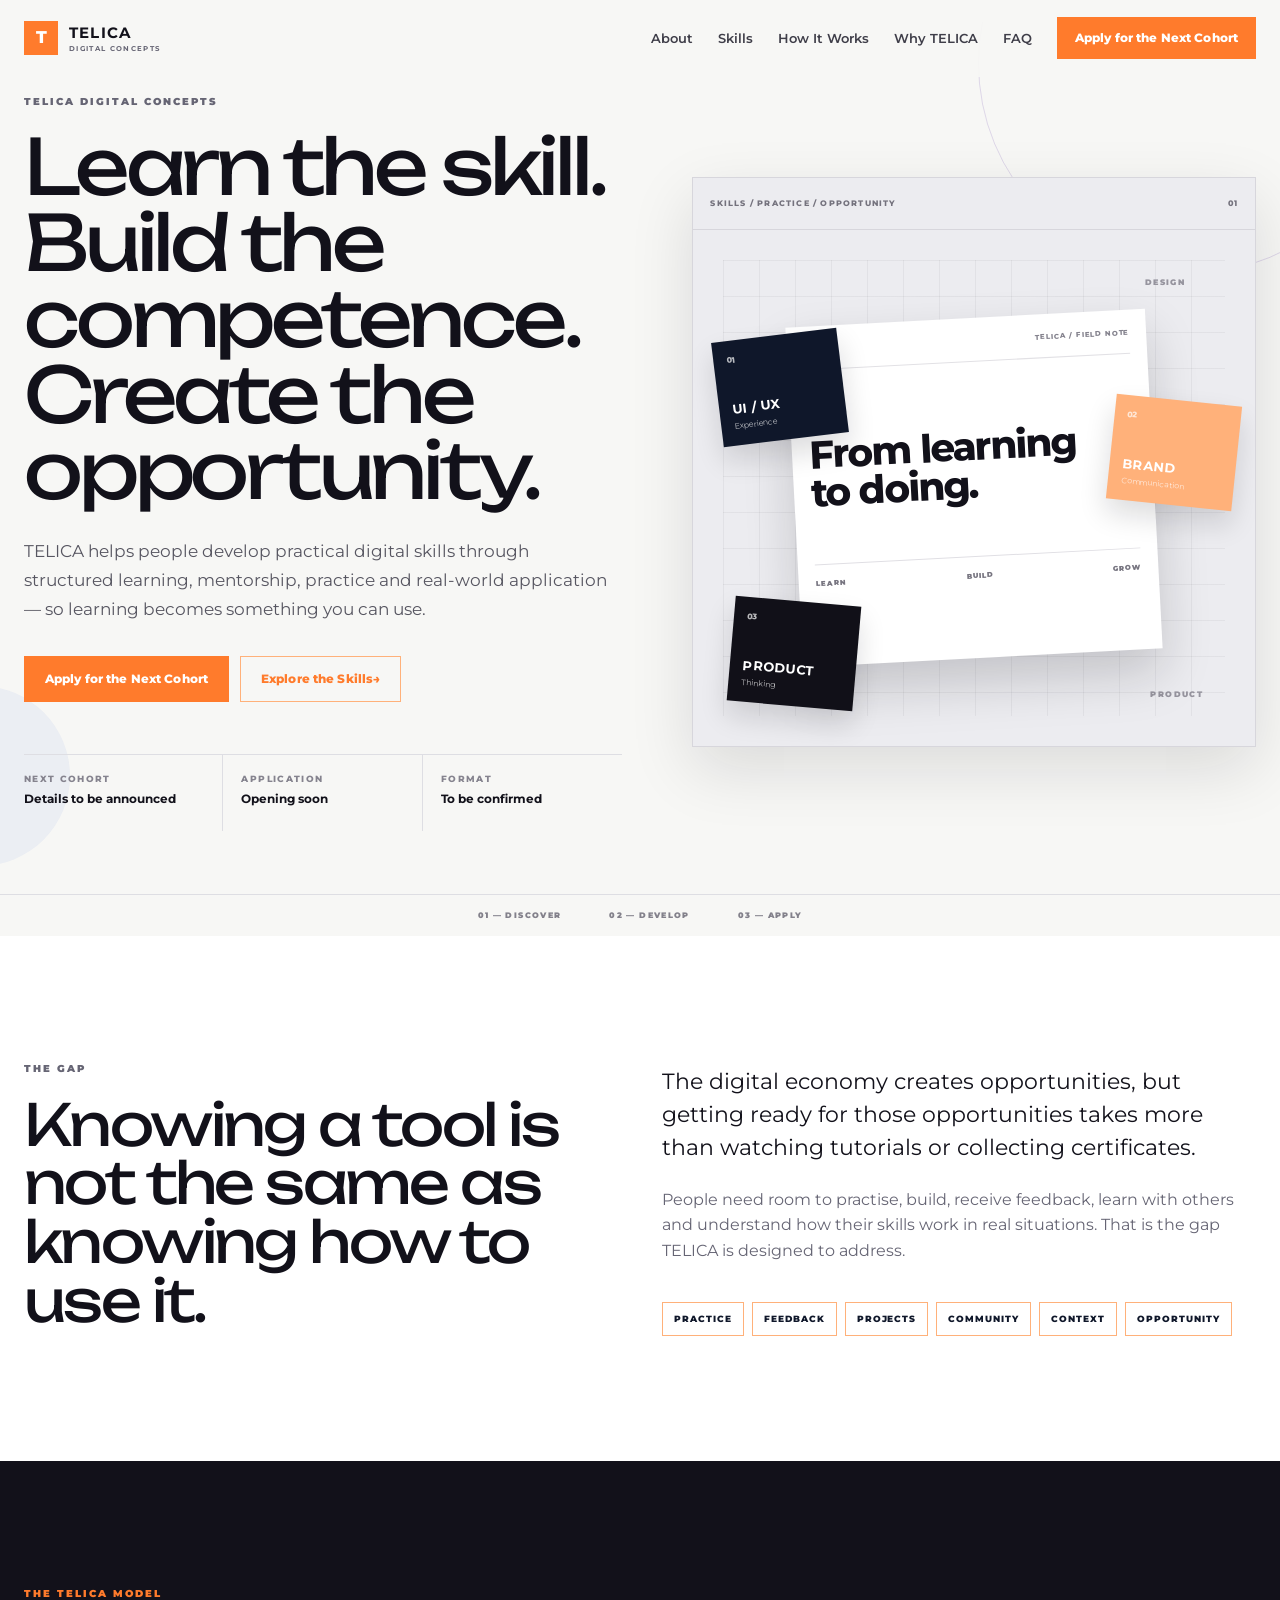
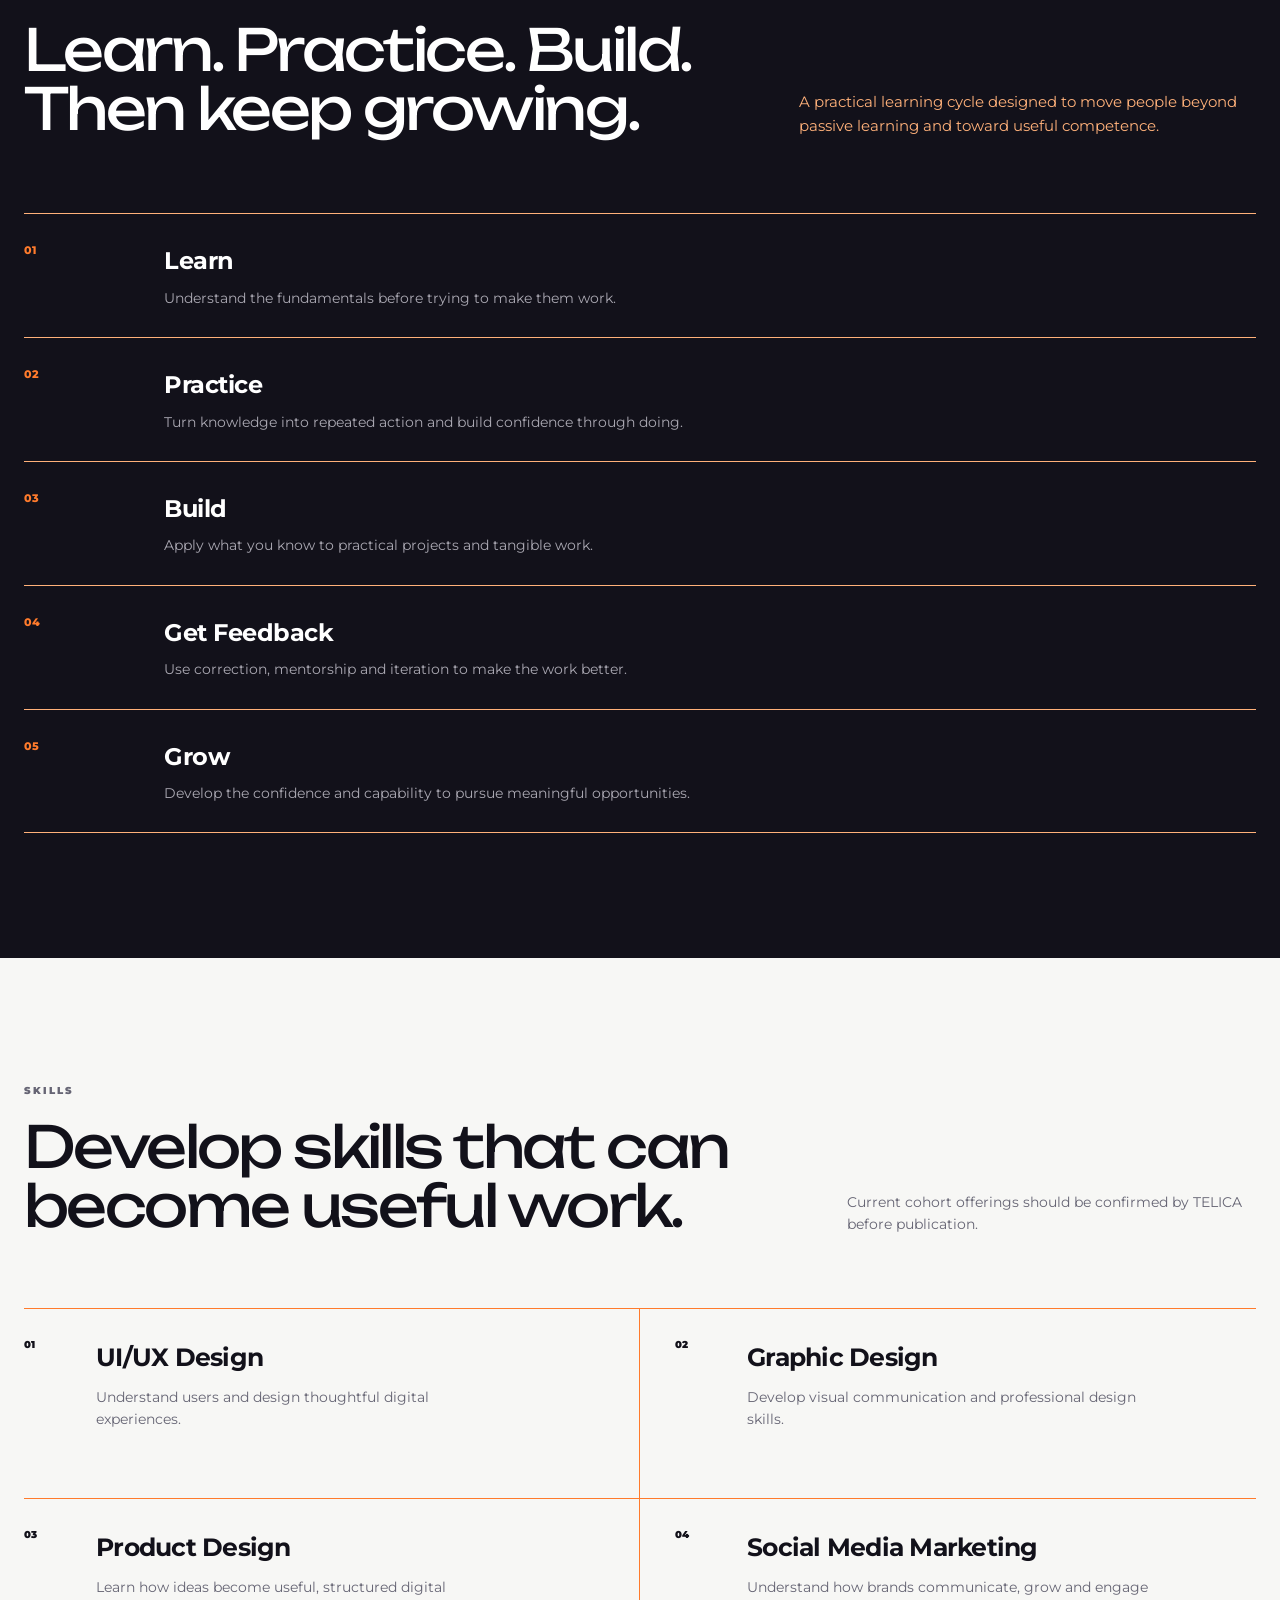
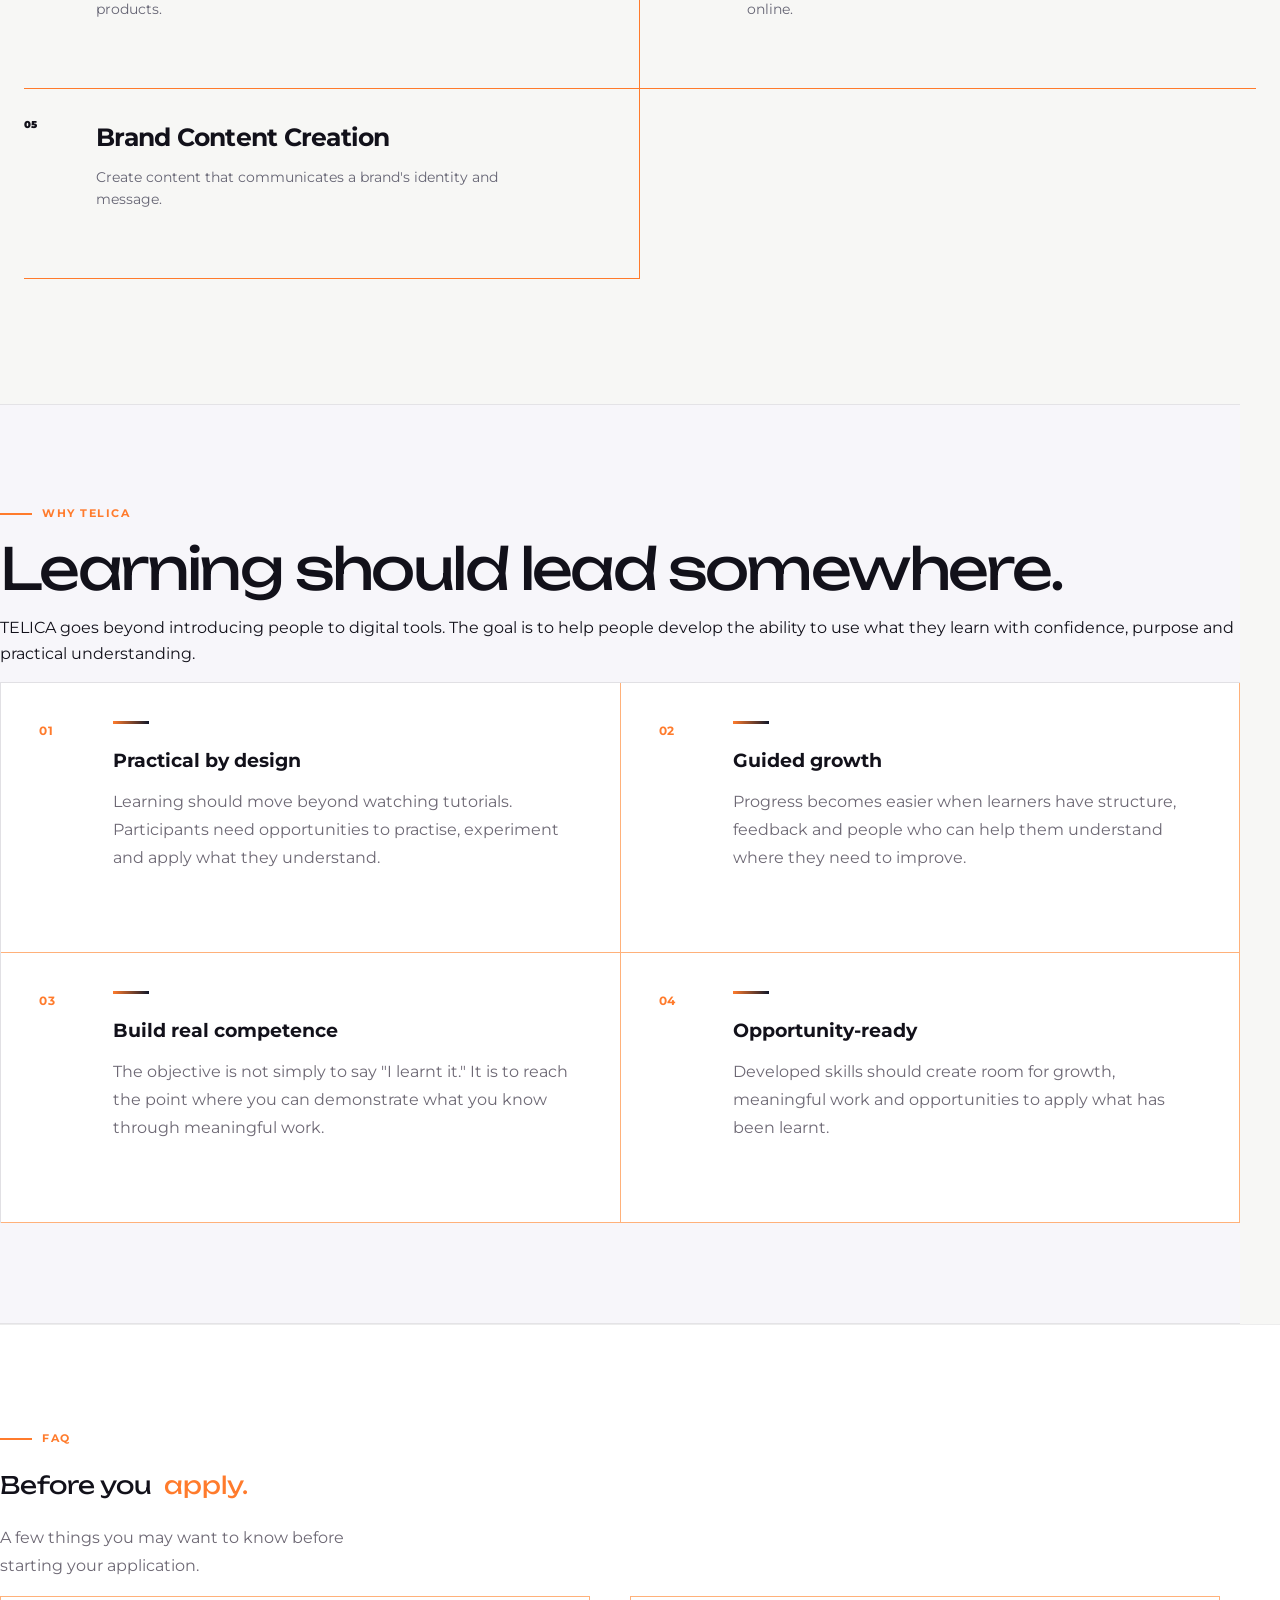
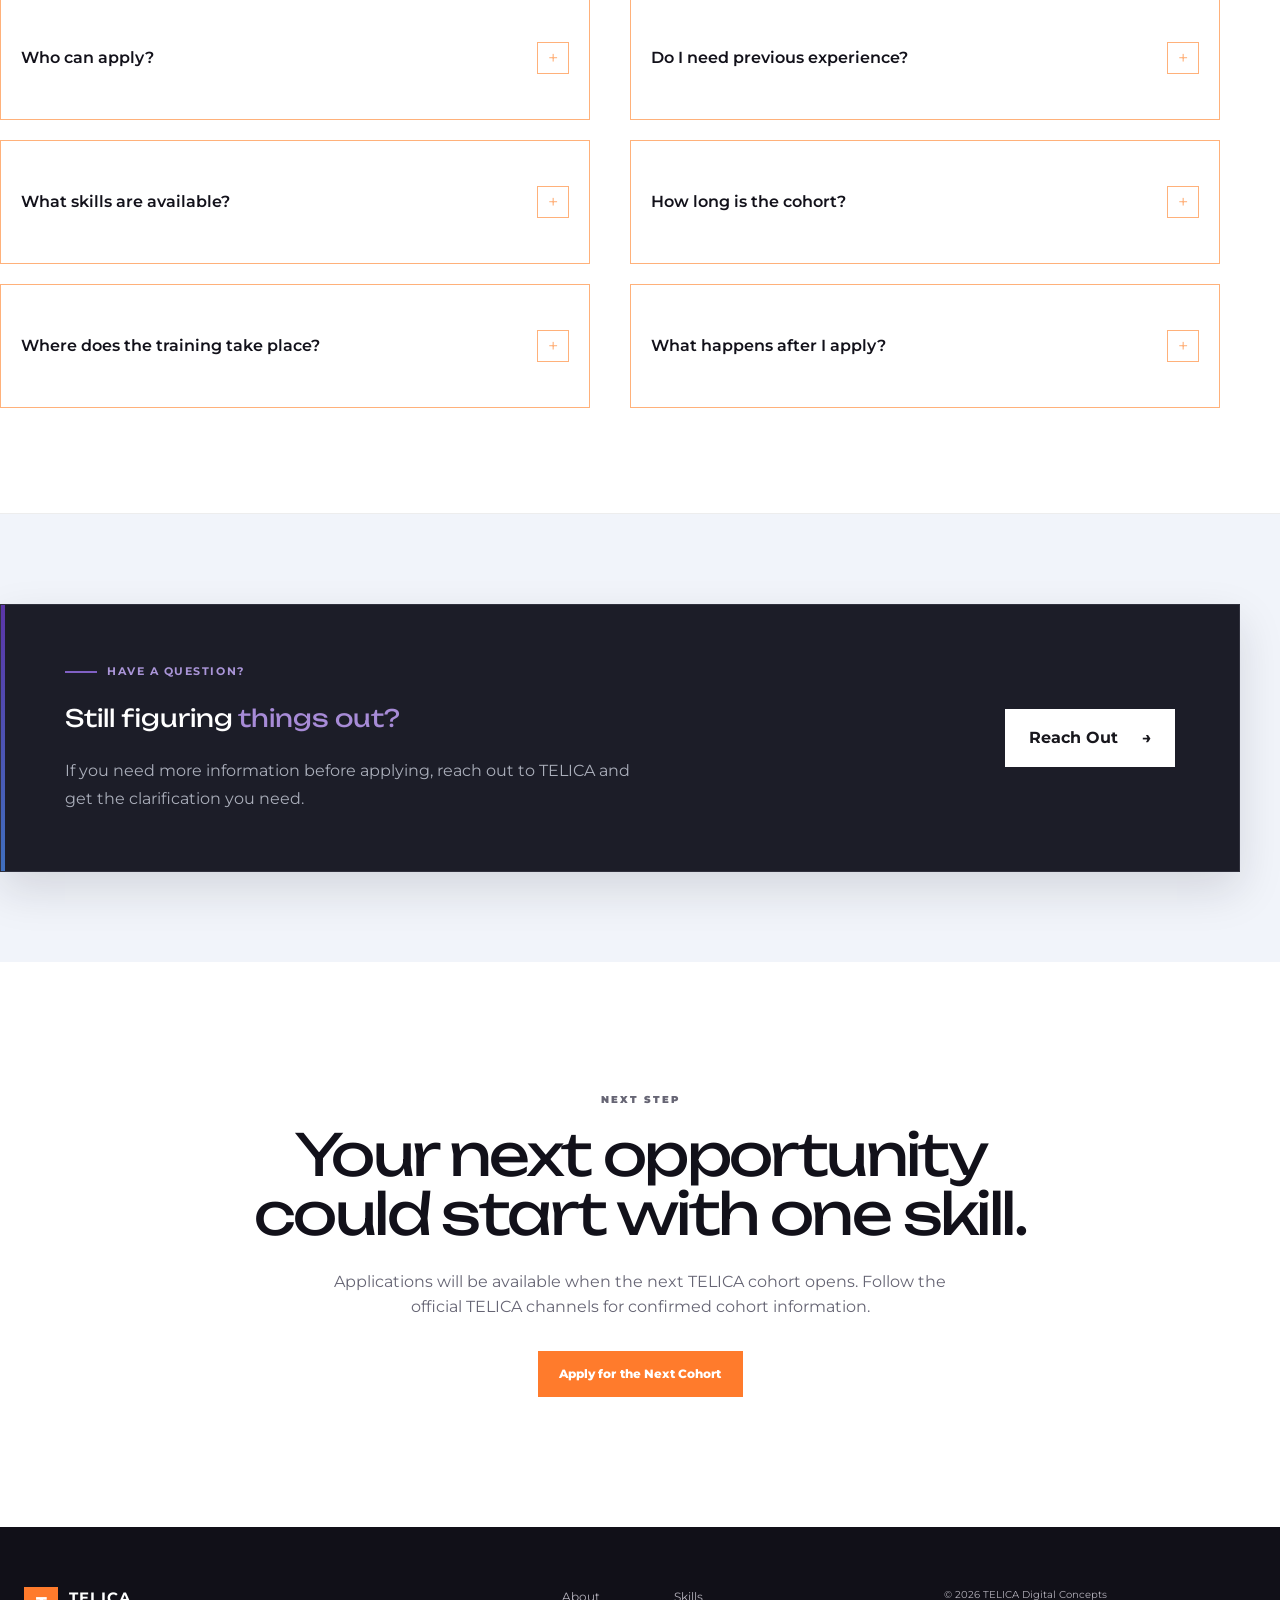
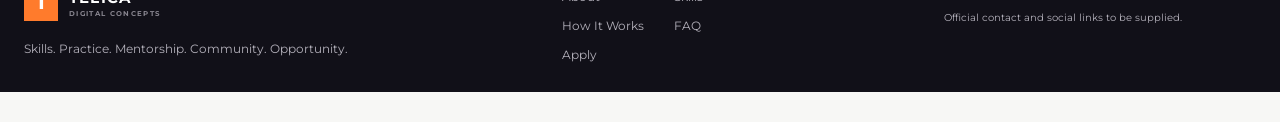
==== commit 6dcbd111: "Add files via upload" ====
--- a/tel/index.html
+++ b/tel/index.html
@@ -448,7 +448,7 @@
 
               <h2>
                 Before you
-                <span>apply.</span>
+                <span> &nbsp;apply.</span>
               </h2>
 
               <p>
@@ -476,7 +476,10 @@
                                 eligibility information.
                             -->
 
-                    <p>Add TELICA's official eligibility information here.</p>
+                    <p>
+                      Anyone can apply — students, traders, professionals, or
+                      anyone ready to follow the leading trend in tech.
+                    </p>
                   </div>
                 </div>
               </article>
@@ -495,8 +498,9 @@
                 <div class="faq-answer">
                   <div class="faq-answer-inner">
                     <p>
-                      Add TELICA's official information about previous
-                      experience here.
+                      No prior experience is required, although some
+                      specializations may benefit from basic knowledge. We’ll
+                      help you build beyond the basics.
                     </p>
                   </div>
                 </div>
@@ -515,7 +519,12 @@
 
                 <div class="faq-answer">
                   <div class="faq-answer-inner">
-                    <p>Add the current official cohort skill offering here.</p>
+                    <p>
+                      We offer Graphic Design, Web Development, Content
+                      Creation, Brand Marketing, and more. Explore our Skills
+                      section for the full list of currently available
+                      specializations.
+                    </p>
                   </div>
                 </div>
               </article>
@@ -533,7 +542,12 @@
 
                 <div class="faq-answer">
                   <div class="faq-answer-inner">
-                    <p>Add the confirmed TELICA cohort duration here.</p>
+                    <p>
+                      Cohorts typically run for 2–3 months, though some
+                      specializations may require more time. Your dashboard will
+                      show the duration of your selected skill before the cohort
+                      begins.
+                    </p>
                   </div>
                 </div>
               </article>
@@ -552,7 +566,9 @@
                 <div class="faq-answer">
                   <div class="faq-answer-inner">
                     <p>
-                      Add the official TELICA training format and location here.
+                      Training is primarily conducted online, with hybrid
+                      options available where applicable. Your training medium
+                      and venue details will be shared through your dashboard.
                     </p>
                   </div>
                 </div>
@@ -573,8 +589,9 @@
                   <div class="faq-answer-inner">
                     <p>
                       Your application will be reviewed according to TELICA's
-                      cohort process. Add the official next-step information
-                      here.
+                      cohort process. Youll receive a copy of your response to
+                      the gmail attached as well as subsequent responses as
+                      relating to the apllication of the cohort.
                     </p>
                   </div>
                 </div>
--- a/tel/css/styles.css
+++ b/tel/css/styles.css
@@ -2,6 +2,15 @@
    TELICA DIGITAL CONCEPTS
    Phase 1 — Foundation / Landing Experience
    ========================================================= */
+@font-face {
+  font-family: "Unbounded";
+  src: url(../Unbounded-Regular.ttf);
+} 
+
+@font-face {
+  font-family: "Montserrat";
+  src: url(../Montserrat-VariableFont_wght.ttf);
+}
 
 :root {
   --ink: #12111a;
@@ -32,13 +41,7 @@
   margin: 0;
   color: var(--ink);
   background: var(--paper);
-  font-family:
-    Inter,
-    ui-sans-serif,
-    -apple-system,
-    BlinkMacSystemFont,
-    "Segoe UI",
-    sans-serif;
+  font-family:"Montserrat";
   line-height: 1.6;
   -webkit-font-smoothing: antialiased;
   overflow-x: hidden;
@@ -46,6 +49,11 @@
 
 body.menu-open {
   overflow: hidden;
+}
+
+h1,h2{
+  font-family: "Unbounded";
+  font-weight: 100 !important;
 }
 
 a {
@@ -1335,6 +1343,7 @@
   background: #ffffff;
   border-top: 1px solid rgba(0, 0, 0, 0.07);
   border-bottom: 1px solid rgba(0, 0, 0, 0.07);
+  overflow-x: hidden;
 }
 
 .section-shell {
@@ -1572,6 +1581,17 @@
   .why-telica .why-grid {
     grid-template-columns: 1fr;
   }
+  h1,h2{
+  font-family: "Unbounded";
+  /* font-style:italic; */
+  font-weight: 100 !important;
+  letter-spacing: -2px
+}
+
+.hero {
+  overflow-x: hidden;
+  margin-right: 10px;
+}
 
   .why-telica .section-kicker {
     margin-left: 15px;
